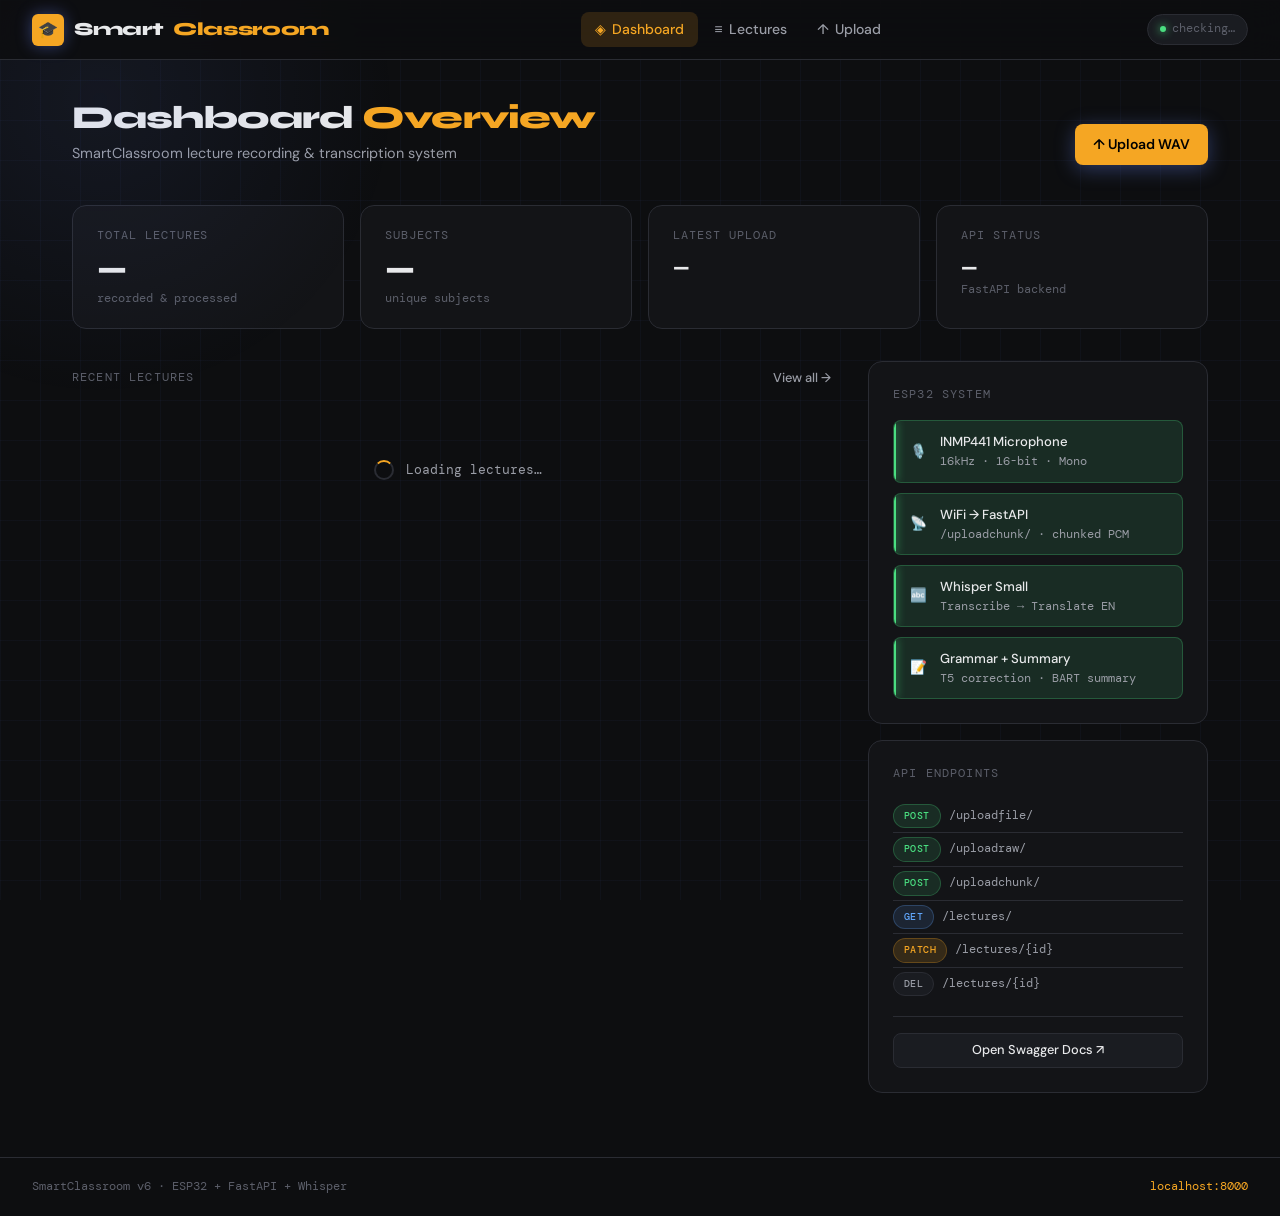
==== frontend/index.html @ a641d5f1 "Fix all hardcoded localhost URLs" ====
<!DOCTYPE html>
<html lang="en">
<head>
  <meta charset="UTF-8" />
  <meta name="viewport" content="width=device-width, initial-scale=1.0" />
  <title>SmartClassroom — Dashboard</title>
  <link rel="stylesheet" href="index.css">
  <link rel="stylesheet" href="Style.css">
</head>
<body>

<nav class="navbar">
  <a href="index.html" class="nav-brand">
    <div class="brand-icon">🎓</div>
    Smart<span>Classroom</span>
  </a>
  <ul class="nav-links">
    <li><a href="index.html" class="active">◈ <span>Dashboard</span></a></li>
    <li><a href="lectures.html">≡ <span>Lectures</span></a></li>
    <li><a href="upload.html">↑ <span>Upload</span></a></li>
  </ul>
  <div class="nav-status">
    <span class="status-dot"></span>
    <span id="server-status">checking…</span>
  </div>
</nav>

<main class="page">

  <div class="page-header fade-in">
    <div class="page-header-left">
      <h1>Dashboard <em>Overview</em></h1>
      <p>SmartClassroom lecture recording &amp; transcription system</p>
    </div>
    <a href="upload.html" class="btn btn-primary">↑ Upload WAV</a>
  </div>

  <div class="stats-grid stagger">
    <div class="stat-card">
      <div class="stat-label">Total Lectures</div>
      <div class="stat-value" id="stat-total">—</div>
      <div class="stat-sub">recorded &amp; processed</div>
    </div>
    <div class="stat-card">
      <div class="stat-label">Subjects</div>
      <div class="stat-value" id="stat-subjects">—</div>
      <div class="stat-sub">unique subjects</div>
    </div>
    <div class="stat-card">
      <div class="stat-label">Latest Upload</div>
      <div class="stat-value" id="stat-latest" style="font-size:1.1rem;padding-top:6px">—</div>
      <div class="stat-sub" id="stat-latest-sub"></div>
    </div>
    <div class="stat-card">
      <div class="stat-label">API Status</div>
      <div class="stat-value" id="stat-api" style="font-size:1.1rem;padding-top:6px">—</div>
      <div class="stat-sub">FastAPI backend</div>
    </div>
  </div>

  <div id="main-grid">

    <div>
      <div class="flex items-center gap-2 mb-2">
        <p class="section-label" style="margin:0">Recent Lectures</p>
        <a href="lectures.html" class="btn btn-ghost btn-sm ml-auto">View all →</a>
      </div>
      <div id="recent-list">
        <div class="loading-overlay">
          <div class="spinner"></div> Loading lectures…
        </div>
      </div>
    </div>

    <div class="dashboard-right stagger">

      <div class="card">
        <p class="section-label">ESP32 System</p>
        <div class="pipeline-stages">
          <div class="stage-item done">
            <span class="stage-icon">🎙️</span>
            <div>
              <div style="font-weight:500;font-size:0.82rem">INMP441 Microphone</div>
              <div style="font-size:0.75rem;color:var(--text-2);font-family:var(--font-mono)">16kHz · 16-bit · Mono</div>
            </div>
          </div>
          <div class="stage-item done">
            <span class="stage-icon">📡</span>
            <div>
              <div style="font-weight:500;font-size:0.82rem">WiFi → FastAPI</div>
              <div style="font-size:0.75rem;color:var(--text-2);font-family:var(--font-mono)">/uploadchunk/ · chunked PCM</div>
            </div>
          </div>
          <div class="stage-item done">
            <span class="stage-icon">🔤</span>
            <div>
              <div style="font-weight:500;font-size:0.82rem">Whisper Small</div>
              <div style="font-size:0.75rem;color:var(--text-2);font-family:var(--font-mono)">Transcribe → Translate EN</div>
            </div>
          </div>
          <div class="stage-item done">
            <span class="stage-icon">📝</span>
            <div>
              <div style="font-weight:500;font-size:0.82rem">Grammar + Summary</div>
              <div style="font-size:0.75rem;color:var(--text-2);font-family:var(--font-mono)">T5 correction · BART summary</div>
            </div>
          </div>
        </div>
      </div>

      <div class="card">
        <p class="section-label">API Endpoints</p>
        <div>
          <div class="endpoint-row"><span class="badge badge-green" style="font-size:0.65rem">POST</span>  <span class="text-mono text-xs text-muted">/uploadfile/</span></div>
          <div class="endpoint-row"><span class="badge badge-green" style="font-size:0.65rem">POST</span>  <span class="text-mono text-xs text-muted">/uploadraw/</span></div>
          <div class="endpoint-row"><span class="badge badge-green" style="font-size:0.65rem">POST</span>  <span class="text-mono text-xs text-muted">/uploadchunk/</span></div>
          <div class="endpoint-row"><span class="badge badge-blue"  style="font-size:0.65rem">GET</span>   <span class="text-mono text-xs text-muted">/lectures/</span></div>
          <div class="endpoint-row"><span class="badge badge-amber" style="font-size:0.65rem">PATCH</span> <span class="text-mono text-xs text-muted">/lectures/{id}</span></div>
          <div class="endpoint-row"><span class="badge badge-gray"  style="font-size:0.65rem">DEL</span>   <span class="text-mono text-xs text-muted">/lectures/{id}</span></div>
        </div>
        <div class="swagger-link">
          <a href="https://smartclassroom-production.up.railway.app/docs" target="_blank" class="btn btn-secondary btn-sm">
            Open Swagger Docs ↗
          </a>
        </div>
      </div>

    </div>
  </div>

</main>

<footer class="footer">
  <span class="footer-text">SmartClassroom v6 · ESP32 + FastAPI + Whisper</span>
  <span class="footer-text"><em>localhost:8000</em></span>
</footer>

<div class="toast-container" id="toast-container"></div>
<script type="module" src="index.js"></script>
</body>
</html>
---- frontend/index.css ----
/* ═══════════════════════════════════════════════
   index.css — Dashboard page styles
═══════════════════════════════════════════════ */

/* ── Main grid layout ─────────────────────────── */
#main-grid {
  display: grid;
  grid-template-columns: 1fr 340px;
  gap: 1.5rem;
  align-items: start;
}

/* ── Recent lectures section ─────────────────── */
#recent-list {
  display: flex;
  flex-direction: column;
  gap: 10px;
}

/* ── Endpoint rows (API card) ─────────────────── */
.endpoint-row {
  display: flex;
  align-items: center;
  gap: 8px;
  padding: 4px 0;
  border-bottom: 1px solid var(--border);
}

.endpoint-row:last-child {
  border-bottom: none;
}

/* ── Pipeline stages in ESP32 card ───────────── */
.pipeline-stages {
  display: flex;
  flex-direction: column;
  gap: 10px;
}

/* ── Stats glow accent on hover ──────────────── */
.stat-card:hover .stat-value {
  color: var(--accent);
  transition: color var(--transition);
}

/* ── Swagger link button ─────────────────────── */
.swagger-link {
  margin-top: 1rem;
  padding-top: 1rem;
  border-top: 1px solid var(--border);
}

.swagger-link .btn {
  width: 100%;
  justify-content: center;
}

/* ── Right column sticky ─────────────────────── */
.dashboard-right {
  display: flex;
  flex-direction: column;
  gap: 1rem;
  position: sticky;
  top: 80px;
}

/* ── Empty state specific to dashboard ──────── */
#recent-list .empty-state {
  padding: 3rem 1rem;
}
/* ── Google Fonts import ── */
@import url('https://fonts.googleapis.com/css2?family=Syne:wght@400;500;600;700;800&family=JetBrains+Mono:wght@400;500&display=swap');

:root {
  --bg:        #090c14;
  --bg-1:      #0f1422;
  --bg-2:      #141928;
  --bg-3:      #1a2035;
  --border:    rgba(99,120,200,0.13);
  --border-hi: rgba(99,120,200,0.28);
  --text-1:    #e8eaf6;
  --text-2:    #8892b0;
  --text-3:    #4a5270;
  --accent:    #6c8dff;
  --accent-2:  #a78bfa;
  --green:     #34d399;
  --red:       #f87171;
  --amber:     #fbbf24;
  --blue:      #60a5fa;
  --gray:      #6b7280;
  --font-main: 'Syne', sans-serif;
  --font-mono: 'JetBrains Mono', monospace;
  --transition: 0.22s cubic-bezier(.4,0,.2,1);
  --radius:    14px;
  --radius-sm: 8px;
}

body {
  font-family: var(--font-main);
  background: var(--bg);
  color: var(--text-1);
  min-height: 100vh;
}

body::before {
  content: '';
  position: fixed; inset: 0;
  background-image:
    linear-gradient(rgba(108,141,255,0.04) 1px, transparent 1px),
    linear-gradient(90deg, rgba(108,141,255,0.04) 1px, transparent 1px);
  background-size: 40px 40px;
  pointer-events: none; z-index: 0;
}

body::after {
  content: '';
  position: fixed; top: -200px; left: -200px;
  width: 600px; height: 600px;
  background: radial-gradient(circle, rgba(108,141,255,0.08) 0%, transparent 70%);
  pointer-events: none;
  animation: driftOrb 18s ease-in-out infinite alternate;
  z-index: 0;
}

@keyframes driftOrb {
  from { transform: translate(0, 0) scale(1); }
  to   { transform: translate(300px, 200px) scale(1.3); }
}

/* Navbar glass */
.navbar {
  backdrop-filter: blur(20px) saturate(1.4);
  background: rgba(9,12,20,0.75);
}

/* Brand icon glow */
.brand-icon {
  background: linear-gradient(135deg, var(--accent), var(--accent-2));
  box-shadow: 0 0 16px rgba(108,141,255,0.4);
}

/* Status dot pulse */
.status-dot {
  box-shadow: 0 0 8px var(--green);
  animation: pulse 2.5s ease-in-out infinite;
}
@keyframes pulse {
  0%,100% { opacity:1; box-shadow: 0 0 8px var(--green); }
  50%      { opacity:.6; box-shadow: 0 0 16px var(--green); }
}

/* Staggered fade-up */
@keyframes fadeUp {
  from { opacity:0; transform: translateY(16px); }
  to   { opacity:1; transform: none; }
}

.stat-card {
  animation: fadeUp .5s ease both;
  position: relative; overflow: hidden;
}
.stat-card:nth-child(1) { animation-delay: .07s; }
.stat-card:nth-child(2) { animation-delay: .14s; }
.stat-card:nth-child(3) { animation-delay: .21s; }
.stat-card:nth-child(4) { animation-delay: .28s; }

.stat-card::before {
  content: '';
  position: absolute; inset: 0;
  background: linear-gradient(135deg, rgba(108,141,255,0.06), transparent 60%);
  opacity: 0; transition: opacity var(--transition);
}
.stat-card:hover { transform: translateY(-2px); box-shadow: 0 8px 30px rgba(0,0,0,0.3); }
.stat-card:hover::before { opacity: 1; }

/* Lecture card slide + accent bar */
.lecture-card { position: relative; overflow: hidden; transition: all var(--transition); }
.lecture-card::after {
  content: '';
  position: absolute; left: 0; top: 0; bottom: 0; width: 3px;
  background: linear-gradient(180deg, var(--accent), var(--accent-2));
  border-radius: 3px 0 0 3px;
  opacity: 0; transform: scaleY(0);
  transition: all var(--transition);
}
.lecture-card:hover { transform: translateX(4px); box-shadow: -4px 0 24px rgba(108,141,255,0.08); }
.lecture-card:hover::after { opacity: 1; transform: scaleY(1); }

/* Pipeline stage green bar */
.stage-item { position: relative; overflow: hidden; }
.stage-item::before {
  content: '';
  position: absolute; left: 0; top: 0; bottom: 0; width: 2px;
  background: var(--green);
  box-shadow: 0 0 8px var(--green);
  border-radius: 2px 0 0 2px;
}

/* Primary button gradient */
.btn-primary {
  background: linear-gradient(135deg, var(--accent), var(--accent-2));
  box-shadow: 0 4px 20px rgba(108,141,255,0.35);
}
.btn-primary:hover { transform: translateY(-1px); box-shadow: 0 6px 28px rgba(108,141,255,0.5); }

/* Badges with borders */
.badge-green { background: rgba(52,211,153,0.12); border: 1px solid rgba(52,211,153,0.2); }
.badge-blue  { background: rgba(96,165,250,0.12);  border: 1px solid rgba(96,165,250,0.2); }
.badge-amber { background: rgba(251,191,36,0.12);  border: 1px solid rgba(251,191,36,0.2); }
.badge-gray  { background: rgba(107,114,128,0.12); border: 1px solid rgba(107,114,128,0.2); }

/* Main grid fade-in */
#main-grid { animation: fadeUp .5s .3s ease both; }
/* ── Responsive ──────────────────────────────── */
@media (max-width: 900px) {
  #main-grid {
    grid-template-columns: 1fr;
  }

  .dashboard-right {
    position: static;
  }
}
---- frontend/Style.css ----
@import url('https://fonts.googleapis.com/css2?family=Syne:wght@400;600;700;800&family=DM+Mono:ital,wght@0,300;0,400;0,500;1,300&family=DM+Sans:wght@300;400;500&display=swap');
 
/* ── VARIABLES ─────────────────────────────────────────── */
:root {
  --bg:           #0d0e10;
  --bg-2:         #131417;
  --bg-3:         #1a1c21;
  --border:       #2a2c33;
  --border-hover: #3d4049;
  --text:         #e8e9eb;
  --text-2:       #9a9da6;
  --text-3:       #5c5f6a;
  --accent:       #f5a623;
  --accent-dim:   #b87419;
  --accent-glow:  rgba(245,166,35,0.15);
  --green:        #4ade80;
  --green-dim:    rgba(74,222,128,0.12);
  --red:          #f87171;
  --red-dim:      rgba(248,113,113,0.12);
  --blue:         #60a5fa;
  --blue-dim:     rgba(96,165,250,0.12);
  --radius:       8px;
  --radius-lg:    14px;
  --shadow:       0 4px 24px rgba(0,0,0,0.5);
  --shadow-lg:    0 8px 48px rgba(0,0,0,0.7);
  --font-display: 'Syne', sans-serif;
  --font-mono:    'DM Mono', monospace;
  --font-body:    'DM Sans', sans-serif;
  --transition:   0.18s cubic-bezier(0.4,0,0.2,1);
}
 
/* ── RESET ─────────────────────────────────────────────── */
*, *::before, *::after { box-sizing: border-box; margin: 0; padding: 0; }
 
html { scroll-behavior: smooth; }
 
body {
  font-family: var(--font-body);
  background: var(--bg);
  color: var(--text);
  min-height: 100vh;
  font-size: 15px;
  line-height: 1.6;
  -webkit-font-smoothing: antialiased;
}
 
a { color: inherit; text-decoration: none; }
 
img { max-width: 100%; }
 
/* ── SCROLLBAR ─────────────────────────────────────────── */
::-webkit-scrollbar { width: 6px; }
::-webkit-scrollbar-track { background: var(--bg); }
::-webkit-scrollbar-thumb { background: var(--border); border-radius: 99px; }
::-webkit-scrollbar-thumb:hover { background: var(--border-hover); }
 
/* ── NAVBAR ────────────────────────────────────────────── */
.navbar {
  position: sticky;
  top: 0;
  z-index: 100;
  background: rgba(13,14,16,0.85);
  backdrop-filter: blur(16px);
  border-bottom: 1px solid var(--border);
  padding: 0 2rem;
  height: 60px;
  display: flex;
  align-items: center;
  justify-content: space-between;
}
 
.nav-brand {
  display: flex;
  align-items: center;
  gap: 10px;
  font-family: var(--font-display);
  font-weight: 800;
  font-size: 1.15rem;
  letter-spacing: -0.02em;
}
 
.nav-brand .brand-icon {
  width: 32px;
  height: 32px;
  background: var(--accent);
  border-radius: 6px;
  display: flex;
  align-items: center;
  justify-content: center;
  color: #000;
  font-size: 16px;
}
 
.nav-brand span { color: var(--accent); }
 
.nav-links {
  display: flex;
  align-items: center;
  gap: 2px;
  list-style: none;
}
 
.nav-links a {
  padding: 6px 14px;
  border-radius: var(--radius);
  font-size: 0.875rem;
  font-weight: 500;
  color: var(--text-2);
  transition: var(--transition);
  display: flex;
  align-items: center;
  gap: 6px;
}
 
.nav-links a:hover { background: var(--bg-3); color: var(--text); }
.nav-links a.active { background: var(--accent-glow); color: var(--accent); }
 
.nav-status {
  display: flex;
  align-items: center;
  gap: 6px;
  font-family: var(--font-mono);
  font-size: 0.72rem;
  color: var(--text-3);
  background: var(--bg-3);
  border: 1px solid var(--border);
  padding: 5px 12px;
  border-radius: 99px;
}
 
.status-dot {
  width: 6px;
  height: 6px;
  border-radius: 50%;
  background: var(--green);
  animation: pulse-dot 2s ease-in-out infinite;
}
 
@keyframes pulse-dot {
  0%, 100% { opacity: 1; transform: scale(1); }
  50%       { opacity: 0.5; transform: scale(0.8); }
}
 
/* ── LAYOUT ────────────────────────────────────────────── */
.page { max-width: 1200px; margin: 0 auto; padding: 2.5rem 2rem 4rem; }
.page-sm { max-width: 860px; margin: 0 auto; padding: 2.5rem 2rem 4rem; }
 
/* ── PAGE HEADER ───────────────────────────────────────── */
.page-header {
  margin-bottom: 2.5rem;
  display: flex;
  align-items: flex-end;
  justify-content: space-between;
  flex-wrap: wrap;
  gap: 1rem;
}
 
.page-header-left h1 {
  font-family: var(--font-display);
  font-size: 2rem;
  font-weight: 800;
  letter-spacing: -0.03em;
  line-height: 1.1;
}
 
.page-header-left h1 em {
  font-style: normal;
  color: var(--accent);
}
 
.page-header-left p {
  margin-top: 0.4rem;
  color: var(--text-2);
  font-size: 0.9rem;
}
 
/* ── BREADCRUMB ────────────────────────────────────────── */
.breadcrumb {
  display: flex;
  align-items: center;
  gap: 8px;
  font-size: 0.8rem;
  color: var(--text-3);
  margin-bottom: 1.5rem;
  font-family: var(--font-mono);
}
 
.breadcrumb a { color: var(--text-2); transition: var(--transition); }
.breadcrumb a:hover { color: var(--accent); }
.breadcrumb .sep { color: var(--border-hover); }
 
/* ── CARDS ─────────────────────────────────────────────── */
.card {
  background: var(--bg-2);
  border: 1px solid var(--border);
  border-radius: var(--radius-lg);
  padding: 1.5rem;
  transition: var(--transition);
}
 
.card:hover { border-color: var(--border-hover); }
 
.card-hover {
  cursor: pointer;
}
 
.card-hover:hover {
  border-color: var(--accent-dim);
  box-shadow: 0 0 0 1px var(--accent-dim), var(--shadow);
  transform: translateY(-2px);
}
 
/* ── STATS GRID ────────────────────────────────────────── */
.stats-grid {
  display: grid;
  grid-template-columns: repeat(auto-fit, minmax(180px, 1fr));
  gap: 1rem;
  margin-bottom: 2rem;
}
 
.stat-card {
  background: var(--bg-2);
  border: 1px solid var(--border);
  border-radius: var(--radius-lg);
  padding: 1.25rem 1.5rem;
  position: relative;
  overflow: hidden;
}
 
.stat-card::before {
  content: '';
  position: absolute;
  top: 0; left: 0; right: 0;
  height: 2px;
  background: var(--accent);
  transform: scaleX(0);
  transform-origin: left;
  transition: transform 0.4s ease;
}
 
.stat-card:hover::before { transform: scaleX(1); }
 
.stat-label {
  font-size: 0.75rem;
  font-family: var(--font-mono);
  color: var(--text-3);
  text-transform: uppercase;
  letter-spacing: 0.08em;
  margin-bottom: 0.5rem;
}
 
.stat-value {
  font-family: var(--font-display);
  font-size: 2rem;
  font-weight: 800;
  color: var(--text);
  line-height: 1;
}
 
.stat-sub {
  font-size: 0.75rem;
  color: var(--text-3);
  margin-top: 0.25rem;
  font-family: var(--font-mono);
}
 
/* ── BUTTONS ───────────────────────────────────────────── */
.btn {
  display: inline-flex;
  align-items: center;
  gap: 8px;
  padding: 9px 18px;
  border-radius: var(--radius);
  font-size: 0.875rem;
  font-weight: 500;
  font-family: var(--font-body);
  cursor: pointer;
  border: none;
  transition: var(--transition);
  white-space: nowrap;
}
 
.btn-primary {
  background: var(--accent);
  color: #000;
  font-weight: 600;
}
 
.btn-primary:hover {
  background: #f0b84a;
  box-shadow: 0 0 20px rgba(245,166,35,0.35);
}
 
.btn-secondary {
  background: var(--bg-3);
  color: var(--text);
  border: 1px solid var(--border);
}
 
.btn-secondary:hover { background: var(--border); }
 
.btn-ghost {
  background: transparent;
  color: var(--text-2);
  border: 1px solid transparent;
}
 
.btn-ghost:hover { background: var(--bg-3); color: var(--text); border-color: var(--border); }
 
.btn-danger { background: var(--red-dim); color: var(--red); border: 1px solid rgba(248,113,113,0.25); }
.btn-danger:hover { background: rgba(248,113,113,0.25); }
 
.btn-sm { padding: 6px 12px; font-size: 0.8rem; }
.btn-lg { padding: 12px 24px; font-size: 1rem; }
 
.btn:disabled { opacity: 0.5; cursor: not-allowed; }
 
/* ── BADGE ─────────────────────────────────────────────── */
.badge {
  display: inline-flex;
  align-items: center;
  gap: 4px;
  padding: 3px 10px;
  border-radius: 99px;
  font-size: 0.72rem;
  font-family: var(--font-mono);
  font-weight: 500;
  letter-spacing: 0.04em;
}
 
.badge-amber { background: var(--accent-glow); color: var(--accent); border: 1px solid rgba(245,166,35,0.25); }
.badge-green { background: var(--green-dim); color: var(--green); border: 1px solid rgba(74,222,128,0.25); }
.badge-blue  { background: var(--blue-dim);  color: var(--blue);  border: 1px solid rgba(96,165,250,0.25); }
.badge-gray  { background: var(--bg-3); color: var(--text-2); border: 1px solid var(--border); }
 
/* ── FORM ELEMENTS ─────────────────────────────────────── */
.form-group { margin-bottom: 1.25rem; }
 
.form-label {
  display: block;
  font-size: 0.8rem;
  font-family: var(--font-mono);
  color: var(--text-2);
  text-transform: uppercase;
  letter-spacing: 0.06em;
  margin-bottom: 0.5rem;
}
 
.form-input, .form-select, .form-textarea {
  width: 100%;
  background: var(--bg-3);
  border: 1px solid var(--border);
  color: var(--text);
  border-radius: var(--radius);
  padding: 10px 14px;
  font-size: 0.9rem;
  font-family: var(--font-body);
  transition: var(--transition);
  outline: none;
  appearance: none;
}
 
.form-input:focus, .form-select:focus, .form-textarea:focus {
  border-color: var(--accent-dim);
  box-shadow: 0 0 0 3px var(--accent-glow);
}
 
.form-input::placeholder { color: var(--text-3); }
 
.form-textarea { resize: vertical; min-height: 120px; }
 
.form-select {
  background-image: url("data:image/svg+xml,%3Csvg xmlns='http://www.w3.org/2000/svg' width='12' height='12' fill='%239a9da6' viewBox='0 0 16 16'%3E%3Cpath d='M7.247 11.14L2.451 5.658C1.885 5.013 2.345 4 3.204 4h9.592a1 1 0 0 1 .753 1.659l-4.796 5.48a1 1 0 0 1-1.506 0z'/%3E%3C/svg%3E");
  background-repeat: no-repeat;
  background-position: right 12px center;
  padding-right: 36px;
  cursor: pointer;
}
 
.form-select option { background: var(--bg-2); }
 
/* ── TABLE ─────────────────────────────────────────────── */
.table-wrap {
  border: 1px solid var(--border);
  border-radius: var(--radius-lg);
  overflow: hidden;
}
 
table { width: 100%; border-collapse: collapse; }
 
thead { background: var(--bg-3); }
 
th {
  padding: 12px 16px;
  text-align: left;
  font-size: 0.72rem;
  font-family: var(--font-mono);
  text-transform: uppercase;
  letter-spacing: 0.08em;
  color: var(--text-3);
  font-weight: 500;
  border-bottom: 1px solid var(--border);
}
 
td {
  padding: 13px 16px;
  font-size: 0.875rem;
  border-bottom: 1px solid var(--border);
  vertical-align: middle;
}
 
tr:last-child td { border-bottom: none; }
 
tbody tr { transition: var(--transition); }
tbody tr:hover { background: var(--bg-3); }
 
.td-title { font-weight: 500; color: var(--text); }
.td-subject { color: var(--text-2); font-size: 0.82rem; font-family: var(--font-mono); }
 
/* ── DIVIDER ───────────────────────────────────────────── */
.divider {
  border: none;
  border-top: 1px solid var(--border);
  margin: 1.5rem 0;
}
 
/* ── SECTION LABEL ─────────────────────────────────────── */
.section-label {
  font-family: var(--font-mono);
  font-size: 0.72rem;
  text-transform: uppercase;
  letter-spacing: 0.1em;
  color: var(--text-3);
  margin-bottom: 1rem;
}
 
/* ── TOAST ─────────────────────────────────────────────── */
.toast-container {
  position: fixed;
  bottom: 1.5rem;
  right: 1.5rem;
  z-index: 9999;
  display: flex;
  flex-direction: column;
  gap: 8px;
  pointer-events: none;
}
 
.toast {
  pointer-events: all;
  background: var(--bg-2);
  border: 1px solid var(--border);
  border-radius: var(--radius-lg);
  padding: 12px 16px;
  display: flex;
  align-items: center;
  gap: 10px;
  font-size: 0.875rem;
  box-shadow: var(--shadow-lg);
  animation: toast-in 0.3s cubic-bezier(0.34,1.56,0.64,1) forwards;
  min-width: 260px;
  max-width: 360px;
}
 
.toast.toast-out { animation: toast-out 0.25s ease forwards; }
 
.toast-icon { font-size: 1rem; flex-shrink: 0; }
 
.toast-success { border-color: rgba(74,222,128,0.3); }
.toast-success .toast-icon::before { content: '✓'; color: var(--green); }
.toast-error   { border-color: rgba(248,113,113,0.3); }
.toast-error   .toast-icon::before { content: '✕'; color: var(--red); }
.toast-info    { border-color: rgba(245,166,35,0.3); }
.toast-info    .toast-icon::before { content: '◆'; color: var(--accent); }
 
@keyframes toast-in  { from { opacity: 0; transform: translateX(20px) scale(0.95); } to { opacity: 1; transform: translateX(0) scale(1); } }
@keyframes toast-out { from { opacity: 1; transform: translateX(0); } to { opacity: 0; transform: translateX(20px); } }
 
/* ── EMPTY STATE ───────────────────────────────────────── */
.empty-state {
  text-align: center;
  padding: 4rem 2rem;
  color: var(--text-3);
}
 
.empty-state .empty-icon {
  font-size: 3rem;
  margin-bottom: 1rem;
  filter: grayscale(1) opacity(0.4);
}
 
.empty-state h3 {
  font-family: var(--font-display);
  font-size: 1.2rem;
  font-weight: 700;
  color: var(--text-2);
  margin-bottom: 0.5rem;
}
 
.empty-state p { font-size: 0.875rem; }
 
/* ── LOADING SPINNER ───────────────────────────────────── */
.spinner {
  width: 20px; height: 20px;
  border: 2px solid var(--border);
  border-top-color: var(--accent);
  border-radius: 50%;
  animation: spin 0.7s linear infinite;
  flex-shrink: 0;
}
 
.spinner-lg { width: 36px; height: 36px; border-width: 3px; }
 
@keyframes spin { to { transform: rotate(360deg); } }
 
.loading-overlay {
  display: flex;
  align-items: center;
  justify-content: center;
  gap: 12px;
  padding: 3rem;
  color: var(--text-2);
  font-family: var(--font-mono);
  font-size: 0.82rem;
}
 
/* ── MODAL ─────────────────────────────────────────────── */
.modal-backdrop {
  position: fixed;
  inset: 0;
  background: rgba(0,0,0,0.7);
  backdrop-filter: blur(4px);
  z-index: 1000;
  display: flex;
  align-items: center;
  justify-content: center;
  padding: 1.5rem;
  animation: fade-in 0.2s ease;
}
 
.modal {
  background: var(--bg-2);
  border: 1px solid var(--border);
  border-radius: var(--radius-lg);
  width: 100%;
  max-width: 520px;
  box-shadow: var(--shadow-lg);
  animation: modal-in 0.25s cubic-bezier(0.34,1.56,0.64,1);
}
 
.modal-header {
  padding: 1.25rem 1.5rem;
  border-bottom: 1px solid var(--border);
  display: flex;
  align-items: center;
  justify-content: space-between;
}
 
.modal-title {
  font-family: var(--font-display);
  font-size: 1.05rem;
  font-weight: 700;
}
 
.modal-close {
  width: 30px; height: 30px;
  border-radius: 6px;
  background: none;
  border: 1px solid transparent;
  color: var(--text-2);
  cursor: pointer;
  font-size: 1.1rem;
  display: flex;
  align-items: center;
  justify-content: center;
  transition: var(--transition);
}
 
.modal-close:hover { background: var(--bg-3); border-color: var(--border); color: var(--text); }
 
.modal-body { padding: 1.5rem; }
.modal-footer {
  padding: 1rem 1.5rem;
  border-top: 1px solid var(--border);
  display: flex;
  justify-content: flex-end;
  gap: 8px;
}
 
@keyframes fade-in  { from { opacity: 0; } to { opacity: 1; } }
@keyframes modal-in { from { opacity: 0; transform: scale(0.96) translateY(10px); } to { opacity: 1; transform: scale(1) translateY(0); } }
 
/* ── TRANSCRIPT/SUMMARY BLOCKS ─────────────────────────── */
.text-block {
  background: var(--bg-3);
  border: 1px solid var(--border);
  border-radius: var(--radius);
  padding: 1.25rem 1.5rem;
  font-size: 0.9rem;
  line-height: 1.8;
  color: var(--text);
  white-space: pre-wrap;
  max-height: 380px;
  overflow-y: auto;
}
 
.text-block-label {
  font-family: var(--font-mono);
  font-size: 0.7rem;
  text-transform: uppercase;
  letter-spacing: 0.1em;
  color: var(--accent);
  margin-bottom: 0.6rem;
  display: flex;
  align-items: center;
  gap: 6px;
}
 
.text-block-label::before {
  content: '';
  display: inline-block;
  width: 4px; height: 4px;
  background: var(--accent);
  border-radius: 50%;
}
 
/* ── UPLOAD ZONE ───────────────────────────────────────── */
.upload-zone {
  border: 2px dashed var(--border);
  border-radius: var(--radius-lg);
  padding: 3rem 2rem;
  text-align: center;
  cursor: pointer;
  transition: var(--transition);
  position: relative;
}
 
.upload-zone:hover,
.upload-zone.drag-over {
  border-color: var(--accent-dim);
  background: var(--accent-glow);
}
 
.upload-zone input { position: absolute; inset: 0; opacity: 0; cursor: pointer; }
 
.upload-zone .upload-icon { font-size: 2.5rem; margin-bottom: 0.75rem; }
.upload-zone h3 { font-family: var(--font-display); font-weight: 700; margin-bottom: 0.3rem; }
.upload-zone p { color: var(--text-2); font-size: 0.85rem; }
 
/* ── SEARCH BAR ────────────────────────────────────────── */
.search-wrap {
  position: relative;
}
 
.search-wrap .search-icon {
  position: absolute;
  left: 12px;
  top: 50%;
  transform: translateY(-50%);
  color: var(--text-3);
  pointer-events: none;
  font-size: 0.9rem;
}
 
.search-wrap .form-input {
  padding-left: 36px;
}
 
/* ── LECTURE CARD (list view) ──────────────────────────── */
.lecture-card {
  background: var(--bg-2);
  border: 1px solid var(--border);
  border-radius: var(--radius-lg);
  padding: 1.25rem 1.5rem;
  display: flex;
  align-items: flex-start;
  justify-content: space-between;
  gap: 1rem;
  transition: var(--transition);
  cursor: pointer;
  position: relative;
  overflow: hidden;
}
 
.lecture-card::after {
  content: '';
  position: absolute;
  left: 0; top: 0; bottom: 0;
  width: 3px;
  background: var(--accent);
  transform: scaleY(0);
  transform-origin: top;
  transition: transform 0.25s ease;
}
 
.lecture-card:hover::after { transform: scaleY(1); }
.lecture-card:hover {
  border-color: var(--border-hover);
  transform: translateX(4px);
}
 
.lecture-card-body { flex: 1; min-width: 0; }
 
.lecture-card-title {
  font-family: var(--font-display);
  font-size: 1rem;
  font-weight: 700;
  letter-spacing: -0.01em;
  margin-bottom: 0.35rem;
  white-space: nowrap;
  overflow: hidden;
  text-overflow: ellipsis;
}
 
.lecture-card-meta {
  display: flex;
  align-items: center;
  gap: 10px;
  flex-wrap: wrap;
}
 
.lecture-card-excerpt {
  margin-top: 0.6rem;
  font-size: 0.82rem;
  color: var(--text-2);
  display: -webkit-box;
  -webkit-line-clamp: 2;
  -webkit-box-orient: vertical;
  overflow: hidden;
  line-height: 1.6;
}
 
.lecture-card-actions {
  display: flex;
  align-items: center;
  gap: 6px;
  flex-shrink: 0;
}
 
/* ── DETAIL PAGE ───────────────────────────────────────── */
.detail-header {
  background: var(--bg-2);
  border: 1px solid var(--border);
  border-radius: var(--radius-lg);
  padding: 2rem;
  margin-bottom: 1.5rem;
  position: relative;
  overflow: hidden;
}
 
.detail-header::before {
  content: '';
  position: absolute;
  top: 0; left: 0; right: 0;
  height: 3px;
  background: linear-gradient(90deg, var(--accent), transparent);
}
 
.detail-title {
  font-family: var(--font-display);
  font-size: 1.7rem;
  font-weight: 800;
  letter-spacing: -0.03em;
  margin-bottom: 0.75rem;
}
 
.detail-meta {
  display: flex;
  align-items: center;
  gap: 10px;
  flex-wrap: wrap;
}
 
.detail-actions {
  display: flex;
  gap: 8px;
  margin-top: 1.5rem;
  flex-wrap: wrap;
}
 
.detail-grid {
  display: grid;
  grid-template-columns: 1fr 1fr;
  gap: 1.5rem;
}
 
@media (max-width: 720px) {
  .detail-grid { grid-template-columns: 1fr; }
}
 
/* ── PROGRESS BAR ──────────────────────────────────────── */
.progress-wrap {
  background: var(--bg-3);
  border-radius: 99px;
  height: 4px;
  overflow: hidden;
  margin-top: 8px;
}
 
.progress-bar {
  height: 100%;
  background: var(--accent);
  border-radius: 99px;
  transition: width 0.4s ease;
}
 
/* ── UPLOAD STATUS STAGES ──────────────────────────────── */
.upload-stages { display: flex; flex-direction: column; gap: 8px; }
 
.stage-item {
  display: flex;
  align-items: center;
  gap: 12px;
  padding: 10px 14px;
  border-radius: var(--radius);
  background: var(--bg-3);
  border: 1px solid var(--border);
  font-size: 0.85rem;
  transition: var(--transition);
}
 
.stage-item.active { border-color: var(--accent-dim); background: var(--accent-glow); }
.stage-item.done   { border-color: rgba(74,222,128,0.25); background: var(--green-dim); }
.stage-item.error  { border-color: rgba(248,113,113,0.25); background: var(--red-dim); }
 
.stage-icon { width: 20px; text-align: center; flex-shrink: 0; }
 
/* ── TABS ──────────────────────────────────────────────── */
.tabs { display: flex; gap: 2px; margin-bottom: 1.5rem; }
 
.tab-btn {
  padding: 8px 16px;
  border: none;
  background: none;
  color: var(--text-2);
  font-size: 0.875rem;
  font-family: var(--font-body);
  font-weight: 500;
  border-radius: var(--radius);
  cursor: pointer;
  transition: var(--transition);
}
 
.tab-btn:hover { background: var(--bg-3); color: var(--text); }
.tab-btn.active { background: var(--accent-glow); color: var(--accent); }
 
/* ── FOOTER ────────────────────────────────────────────── */
.footer {
  border-top: 1px solid var(--border);
  padding: 1.25rem 2rem;
  display: flex;
  align-items: center;
  justify-content: space-between;
  flex-wrap: wrap;
  gap: 0.5rem;
}
 
.footer-text {
  font-family: var(--font-mono);
  font-size: 0.72rem;
  color: var(--text-3);
}
 
.footer-text em { color: var(--accent); font-style: normal; }
 
/* ── ANIMATIONS ────────────────────────────────────────── */
.fade-in { animation: fade-in-up 0.4s ease forwards; }
@keyframes fade-in-up {
  from { opacity: 0; transform: translateY(10px); }
  to   { opacity: 1; transform: translateY(0); }
}
 
/* stagger children */
.stagger > * { opacity: 0; animation: fade-in-up 0.35s ease forwards; }
.stagger > *:nth-child(1) { animation-delay: 0.05s; }
.stagger > *:nth-child(2) { animation-delay: 0.10s; }
.stagger > *:nth-child(3) { animation-delay: 0.15s; }
.stagger > *:nth-child(4) { animation-delay: 0.20s; }
.stagger > *:nth-child(5) { animation-delay: 0.25s; }
.stagger > *:nth-child(6) { animation-delay: 0.30s; }
.stagger > *:nth-child(n+7) { animation-delay: 0.35s; }
 
/* ── UTILS ─────────────────────────────────────────────── */
.flex   { display: flex; }
.items-center { align-items: center; }
.gap-1  { gap: 0.5rem; }
.gap-2  { gap: 1rem; }
.ml-auto { margin-left: auto; }
.text-mono { font-family: var(--font-mono); }
.text-sm   { font-size: 0.82rem; }
.text-xs   { font-size: 0.72rem; }
.text-muted { color: var(--text-2); }
.text-accent { color: var(--accent); }
.mt-1 { margin-top: 0.5rem; }
.mt-2 { margin-top: 1rem; }
.mt-3 { margin-top: 1.5rem; }
.mb-1 { margin-bottom: 0.5rem; }
.mb-2 { margin-bottom: 1rem; }
.mb-3 { margin-bottom: 1.5rem; }
.hidden { display: none !important; }
 
/* ── RESPONSIVE ────────────────────────────────────────── */
@media (max-width: 600px) {
  .navbar { padding: 0 1rem; }
  .page, .page-sm { padding: 1.5rem 1rem 3rem; }
  .nav-links { gap: 0; }
  .nav-links a span { display: none; }
  .page-header { flex-direction: column; align-items: flex-start; }
}
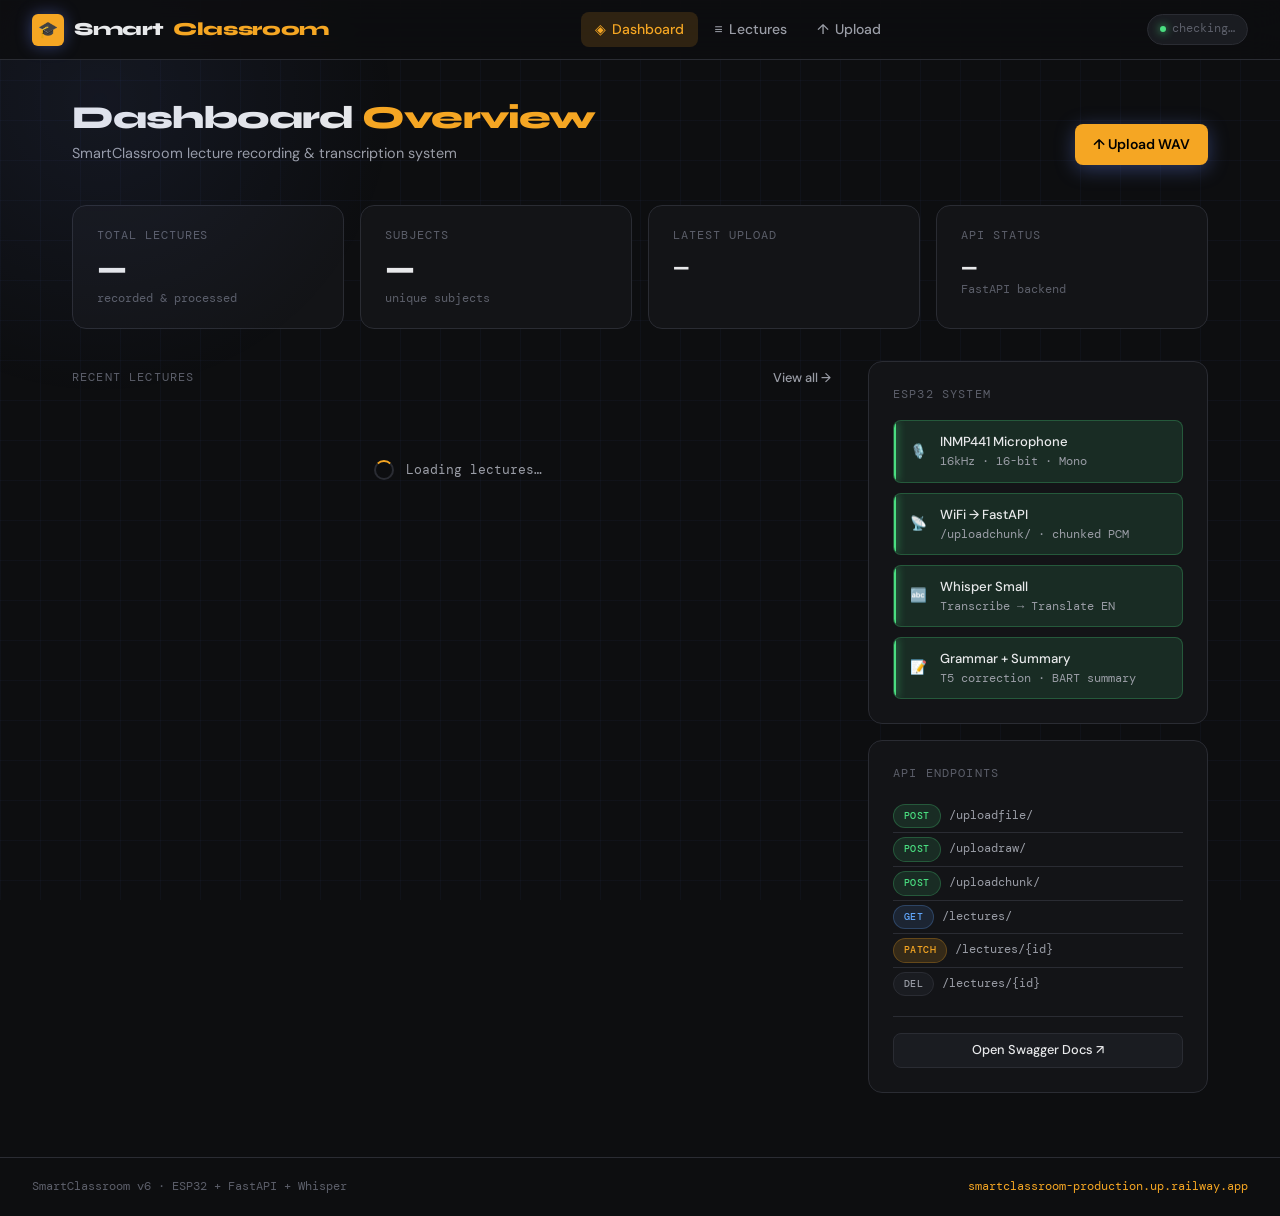
==== commit 43403b87: "frontend" ====
--- a/frontend/index.html
+++ b/frontend/index.html
@@ -132,7 +132,7 @@
 
 <footer class="footer">
   <span class="footer-text">SmartClassroom v6 · ESP32 + FastAPI + Whisper</span>
-  <span class="footer-text"><em>localhost:8000</em></span>
+  <span class="footer-text"><em>smartclassroom-production.up.railway.app</em></span>
 </footer>
 
 <div class="toast-container" id="toast-container"></div>
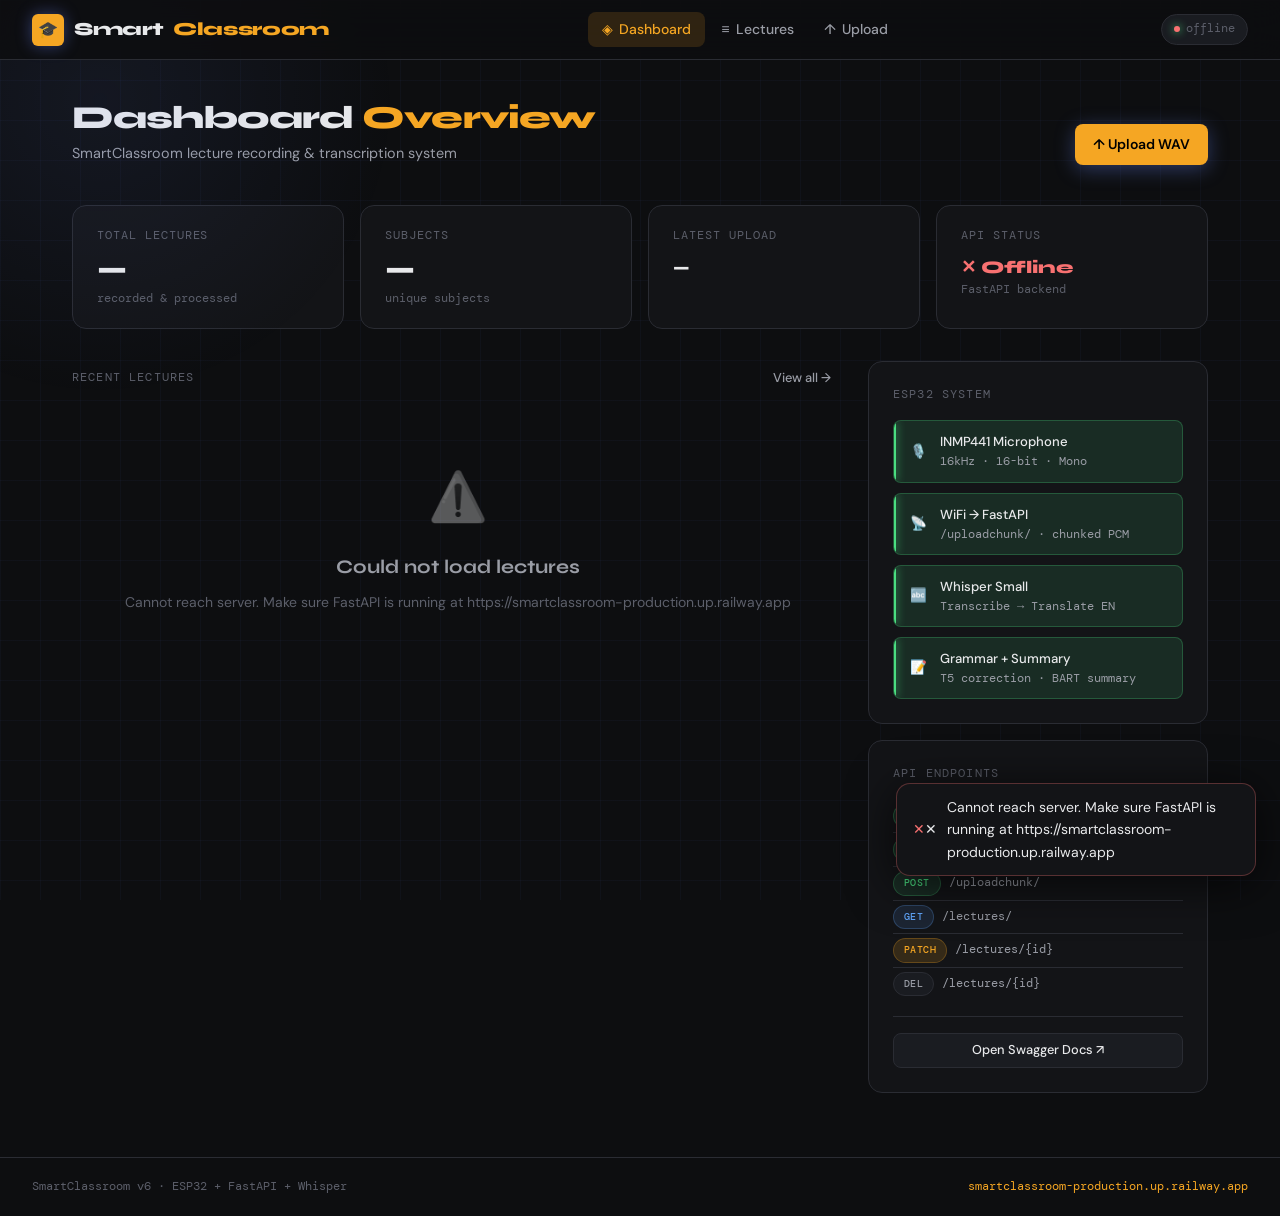
==== commit c72ca1b1: "new" ====
--- a/frontend/index.html
+++ b/frontend/index.html
@@ -17,7 +17,7 @@
   <ul class="nav-links">
     <li><a href="index.html" class="active">◈ <span>Dashboard</span></a></li>
     <li><a href="lectures.html">≡ <span>Lectures</span></a></li>
-    <li><a href="upload.html">↑ <span>Upload</span></a></li>
+    <li><a href="Upload.html">↑ <span>Upload</span></a></li>
   </ul>
   <div class="nav-status">
     <span class="status-dot"></span>
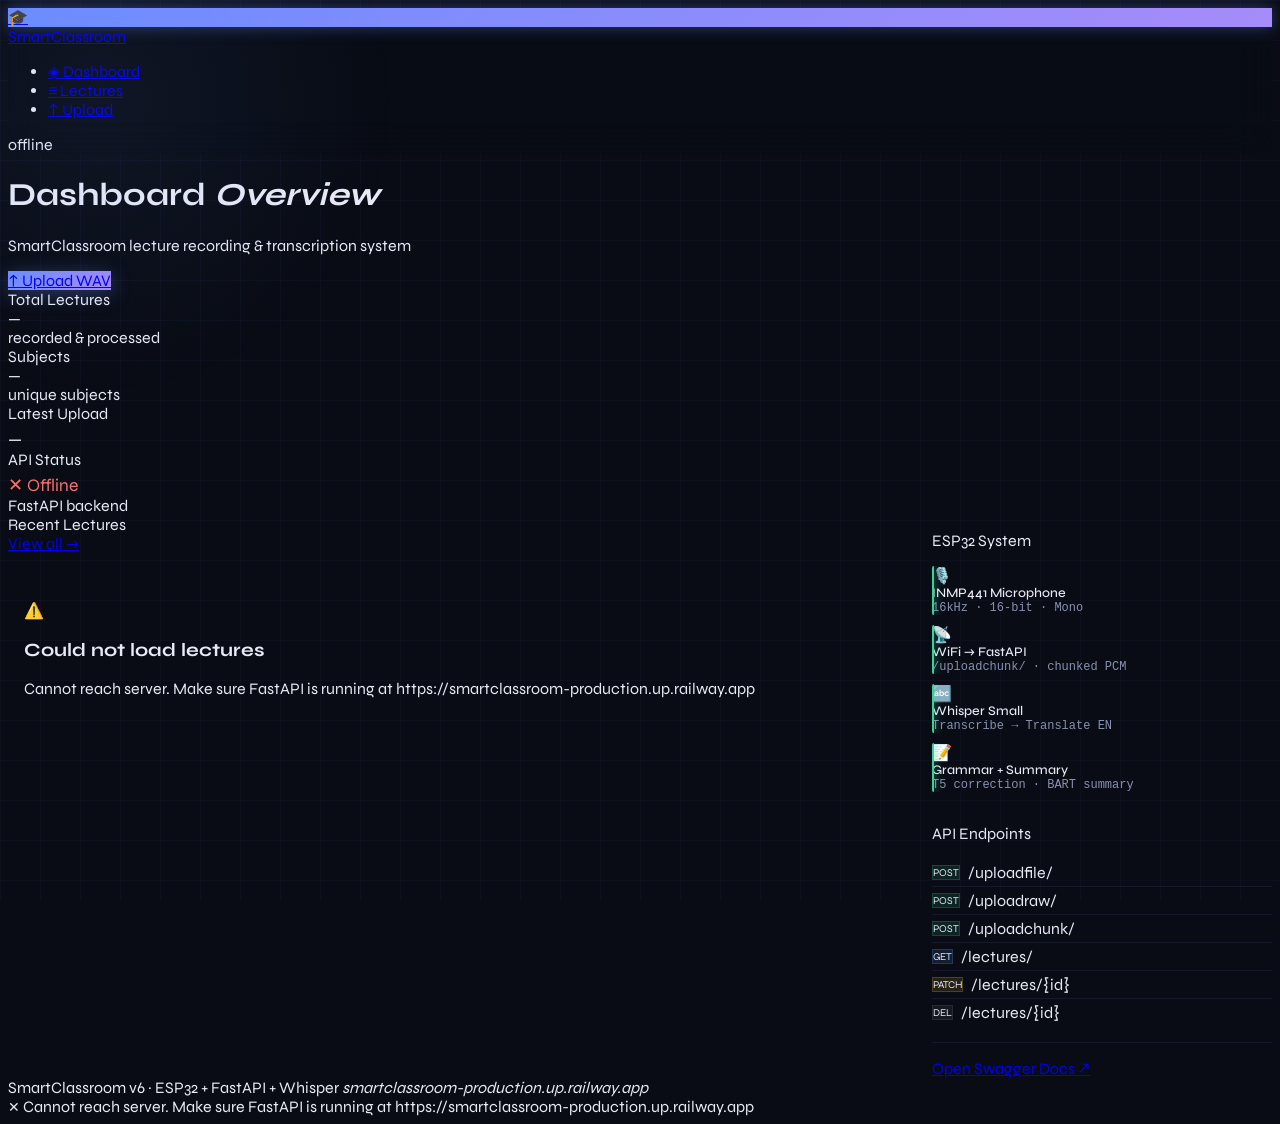
==== commit 1aaf3af5: "frontend" ====
--- a/frontend/index.html
+++ b/frontend/index.html
@@ -1,5 +1,6 @@
 <!DOCTYPE html>
 <html lang="en">
+
 <head>
   <meta charset="UTF-8" />
   <meta name="viewport" content="width=device-width, initial-scale=1.0" />
@@ -7,135 +8,195 @@
   <link rel="stylesheet" href="index.css">
   <link rel="stylesheet" href="Style.css">
 </head>
+
 <body>
 
-<nav class="navbar">
-  <a href="index.html" class="nav-brand">
-    <div class="brand-icon">🎓</div>
-    Smart<span>Classroom</span>
-  </a>
-  <ul class="nav-links">
-    <li><a href="index.html" class="active">◈ <span>Dashboard</span></a></li>
-    <li><a href="lectures.html">≡ <span>Lectures</span></a></li>
-    <li><a href="Upload.html">↑ <span>Upload</span></a></li>
-  </ul>
-  <div class="nav-status">
-    <span class="status-dot"></span>
-    <span id="server-status">checking…</span>
-  </div>
-</nav>
-
-<main class="page">
-
-  <div class="page-header fade-in">
-    <div class="page-header-left">
-      <h1>Dashboard <em>Overview</em></h1>
-      <p>SmartClassroom lecture recording &amp; transcription system</p>
-    </div>
-    <a href="upload.html" class="btn btn-primary">↑ Upload WAV</a>
-  </div>
-
-  <div class="stats-grid stagger">
-    <div class="stat-card">
-      <div class="stat-label">Total Lectures</div>
-      <div class="stat-value" id="stat-total">—</div>
-      <div class="stat-sub">recorded &amp; processed</div>
-    </div>
-    <div class="stat-card">
-      <div class="stat-label">Subjects</div>
-      <div class="stat-value" id="stat-subjects">—</div>
-      <div class="stat-sub">unique subjects</div>
-    </div>
-    <div class="stat-card">
-      <div class="stat-label">Latest Upload</div>
-      <div class="stat-value" id="stat-latest" style="font-size:1.1rem;padding-top:6px">—</div>
-      <div class="stat-sub" id="stat-latest-sub"></div>
-    </div>
-    <div class="stat-card">
-      <div class="stat-label">API Status</div>
-      <div class="stat-value" id="stat-api" style="font-size:1.1rem;padding-top:6px">—</div>
-      <div class="stat-sub">FastAPI backend</div>
-    </div>
-  </div>
-
-  <div id="main-grid">
-
-    <div>
-      <div class="flex items-center gap-2 mb-2">
-        <p class="section-label" style="margin:0">Recent Lectures</p>
-        <a href="lectures.html" class="btn btn-ghost btn-sm ml-auto">View all →</a>
-      </div>
-      <div id="recent-list">
-        <div class="loading-overlay">
-          <div class="spinner"></div> Loading lectures…
-        </div>
-      </div>
-    </div>
-
-    <div class="dashboard-right stagger">
-
-      <div class="card">
-        <p class="section-label">ESP32 System</p>
-        <div class="pipeline-stages">
-          <div class="stage-item done">
-            <span class="stage-icon">🎙️</span>
-            <div>
-              <div style="font-weight:500;font-size:0.82rem">INMP441 Microphone</div>
-              <div style="font-size:0.75rem;color:var(--text-2);font-family:var(--font-mono)">16kHz · 16-bit · Mono</div>
-            </div>
-          </div>
-          <div class="stage-item done">
-            <span class="stage-icon">📡</span>
-            <div>
-              <div style="font-weight:500;font-size:0.82rem">WiFi → FastAPI</div>
-              <div style="font-size:0.75rem;color:var(--text-2);font-family:var(--font-mono)">/uploadchunk/ · chunked PCM</div>
-            </div>
-          </div>
-          <div class="stage-item done">
-            <span class="stage-icon">🔤</span>
-            <div>
-              <div style="font-weight:500;font-size:0.82rem">Whisper Small</div>
-              <div style="font-size:0.75rem;color:var(--text-2);font-family:var(--font-mono)">Transcribe → Translate EN</div>
-            </div>
-          </div>
-          <div class="stage-item done">
-            <span class="stage-icon">📝</span>
-            <div>
-              <div style="font-weight:500;font-size:0.82rem">Grammar + Summary</div>
-              <div style="font-size:0.75rem;color:var(--text-2);font-family:var(--font-mono)">T5 correction · BART summary</div>
-            </div>
-          </div>
-        </div>
-      </div>
-
-      <div class="card">
-        <p class="section-label">API Endpoints</p>
-        <div>
-          <div class="endpoint-row"><span class="badge badge-green" style="font-size:0.65rem">POST</span>  <span class="text-mono text-xs text-muted">/uploadfile/</span></div>
-          <div class="endpoint-row"><span class="badge badge-green" style="font-size:0.65rem">POST</span>  <span class="text-mono text-xs text-muted">/uploadraw/</span></div>
-          <div class="endpoint-row"><span class="badge badge-green" style="font-size:0.65rem">POST</span>  <span class="text-mono text-xs text-muted">/uploadchunk/</span></div>
-          <div class="endpoint-row"><span class="badge badge-blue"  style="font-size:0.65rem">GET</span>   <span class="text-mono text-xs text-muted">/lectures/</span></div>
-          <div class="endpoint-row"><span class="badge badge-amber" style="font-size:0.65rem">PATCH</span> <span class="text-mono text-xs text-muted">/lectures/{id}</span></div>
-          <div class="endpoint-row"><span class="badge badge-gray"  style="font-size:0.65rem">DEL</span>   <span class="text-mono text-xs text-muted">/lectures/{id}</span></div>
-        </div>
-        <div class="swagger-link">
-          <a href="https://smartclassroom-production.up.railway.app/docs" target="_blank" class="btn btn-secondary btn-sm">
-            Open Swagger Docs ↗
-          </a>
-        </div>
-      </div>
-
-    </div>
-  </div>
-
-</main>
-
-<footer class="footer">
-  <span class="footer-text">SmartClassroom v6 · ESP32 + FastAPI + Whisper</span>
-  <span class="footer-text"><em>smartclassroom-production.up.railway.app</em></span>
-</footer>
-
-<div class="toast-container" id="toast-container"></div>
-<script type="module" src="index.js"></script>
+  <nav class="navbar">
+    <a href="index.html" class="nav-brand">
+      <div class="brand-icon">🎓</div>
+      Smart<span>Classroom</span>
+    </a>
+
+    <!-- Hamburger (shown on mobile, hidden on desktop via responsive.css) -->
+    <button class="nav-hamburger" id="nav-hamburger" aria-label="Toggle menu" aria-expanded="false">
+      <span></span>
+      <span></span>
+      <span></span>
+    </button>
+
+    <!-- Nav links — same as before, responsive.css handles open/close display -->
+    <ul class="nav-links" id="nav-links">
+      <li><a href="index.html">◈ <span>Dashboard</span></a></li>
+      <li><a href="lectures.html">≡ <span>Lectures</span></a></li>
+      <li><a href="Upload.html">↑ <span>Upload</span></a></li>
+    </ul>
+
+    <div class="nav-status">
+      <span class="status-dot"></span>
+      <span id="server-status">checking…</span>
+    </div>
+  </nav>
+
+  <main class="page">
+
+    <div class="page-header fade-in">
+      <div class="page-header-left">
+        <h1>Dashboard <em>Overview</em></h1>
+        <p>SmartClassroom lecture recording &amp; transcription system</p>
+      </div>
+      <a href="upload.html" class="btn btn-primary">↑ Upload WAV</a>
+    </div>
+
+    <div class="stats-grid stagger">
+      <div class="stat-card">
+        <div class="stat-label">Total Lectures</div>
+        <div class="stat-value" id="stat-total">—</div>
+        <div class="stat-sub">recorded &amp; processed</div>
+      </div>
+      <div class="stat-card">
+        <div class="stat-label">Subjects</div>
+        <div class="stat-value" id="stat-subjects">—</div>
+        <div class="stat-sub">unique subjects</div>
+      </div>
+      <div class="stat-card">
+        <div class="stat-label">Latest Upload</div>
+        <div class="stat-value" id="stat-latest" style="font-size:1.1rem;padding-top:6px">—</div>
+        <div class="stat-sub" id="stat-latest-sub"></div>
+      </div>
+      <div class="stat-card">
+        <div class="stat-label">API Status</div>
+        <div class="stat-value" id="stat-api" style="font-size:1.1rem;padding-top:6px">—</div>
+        <div class="stat-sub">FastAPI backend</div>
+      </div>
+    </div>
+
+    <div id="main-grid">
+
+      <div>
+        <div class="flex items-center gap-2 mb-2">
+          <p class="section-label" style="margin:0">Recent Lectures</p>
+          <a href="lectures.html" class="btn btn-ghost btn-sm ml-auto">View all →</a>
+        </div>
+        <div id="recent-list">
+          <div class="loading-overlay">
+            <div class="spinner"></div> Loading lectures…
+          </div>
+        </div>
+      </div>
+
+      <div class="dashboard-right stagger">
+
+        <div class="card">
+          <p class="section-label">ESP32 System</p>
+          <div class="pipeline-stages">
+            <div class="stage-item done">
+              <span class="stage-icon">🎙️</span>
+              <div>
+                <div style="font-weight:500;font-size:0.82rem">INMP441 Microphone</div>
+                <div style="font-size:0.75rem;color:var(--text-2);font-family:var(--font-mono)">16kHz · 16-bit · Mono
+                </div>
+              </div>
+            </div>
+            <div class="stage-item done">
+              <span class="stage-icon">📡</span>
+              <div>
+                <div style="font-weight:500;font-size:0.82rem">WiFi → FastAPI</div>
+                <div style="font-size:0.75rem;color:var(--text-2);font-family:var(--font-mono)">/uploadchunk/ · chunked
+                  PCM</div>
+              </div>
+            </div>
+            <div class="stage-item done">
+              <span class="stage-icon">🔤</span>
+              <div>
+                <div style="font-weight:500;font-size:0.82rem">Whisper Small</div>
+                <div style="font-size:0.75rem;color:var(--text-2);font-family:var(--font-mono)">Transcribe → Translate
+                  EN</div>
+              </div>
+            </div>
+            <div class="stage-item done">
+              <span class="stage-icon">📝</span>
+              <div>
+                <div style="font-weight:500;font-size:0.82rem">Grammar + Summary</div>
+                <div style="font-size:0.75rem;color:var(--text-2);font-family:var(--font-mono)">T5 correction · BART
+                  summary</div>
+              </div>
+            </div>
+          </div>
+        </div>
+
+        <div class="card">
+          <p class="section-label">API Endpoints</p>
+          <div>
+            <div class="endpoint-row"><span class="badge badge-green" style="font-size:0.65rem">POST</span> <span
+                class="text-mono text-xs text-muted">/uploadfile/</span></div>
+            <div class="endpoint-row"><span class="badge badge-green" style="font-size:0.65rem">POST</span> <span
+                class="text-mono text-xs text-muted">/uploadraw/</span></div>
+            <div class="endpoint-row"><span class="badge badge-green" style="font-size:0.65rem">POST</span> <span
+                class="text-mono text-xs text-muted">/uploadchunk/</span></div>
+            <div class="endpoint-row"><span class="badge badge-blue" style="font-size:0.65rem">GET</span> <span
+                class="text-mono text-xs text-muted">/lectures/</span></div>
+            <div class="endpoint-row"><span class="badge badge-amber" style="font-size:0.65rem">PATCH</span> <span
+                class="text-mono text-xs text-muted">/lectures/{id}</span></div>
+            <div class="endpoint-row"><span class="badge badge-gray" style="font-size:0.65rem">DEL</span> <span
+                class="text-mono text-xs text-muted">/lectures/{id}</span></div>
+          </div>
+          <div class="swagger-link">
+            <a href="https://smartclassroom-production.up.railway.app/docs" target="_blank"
+              class="btn btn-secondary btn-sm">
+              Open Swagger Docs ↗
+            </a>
+          </div>
+        </div>
+
+      </div>
+    </div>
+
+  </main>
+
+  <footer class="footer">
+    <span class="footer-text">SmartClassroom v6 · ESP32 + FastAPI + Whisper</span>
+    <span class="footer-text"><em>smartclassroom-production.up.railway.app</em></span>
+  </footer>
+
+  <div class="toast-container" id="toast-container"></div>
+  <script type="module" src="index.js"></script>
+  <script>
+    (function ()
+    {
+      const btn = document.getElementById('nav-hamburger');
+      const links = document.getElementById('nav-links');
+      if (!btn || !links) return;
+
+      btn.addEventListener('click', () =>
+      {
+        const isOpen = links.classList.toggle('open');
+        btn.classList.toggle('open', isOpen);
+        btn.setAttribute('aria-expanded', isOpen);
+      });
+
+      // Close menu when a link is tapped
+      links.querySelectorAll('a').forEach(a =>
+      {
+        a.addEventListener('click', () =>
+        {
+          links.classList.remove('open');
+          btn.classList.remove('open');
+          btn.setAttribute('aria-expanded', 'false');
+        });
+      });
+
+      // Close on outside tap
+      document.addEventListener('click', (e) =>
+      {
+        if (!btn.contains(e.target) && !links.contains(e.target))
+        {
+          links.classList.remove('open');
+          btn.classList.remove('open');
+          btn.setAttribute('aria-expanded', 'false');
+        }
+      });
+    })();
+  </script>
 </body>
+
 </html>
--- a/frontend/index.css
+++ b/frontend/index.css
@@ -1,6 +1,241 @@
 /* ═══════════════════════════════════════════════
    index.css — Dashboard page styles
 ═══════════════════════════════════════════════ */
+
+/* ── Google Fonts import ── */
+@import url('https://fonts.googleapis.com/css2?family=Syne:wght@400;500;600;700;800&family=JetBrains+Mono:wght@400;500&display=swap');
+
+:root {
+  --bg: #090c14;
+  --bg-1: #0f1422;
+  --bg-2: #141928;
+  --bg-3: #1a2035;
+  --border: rgba(99, 120, 200, 0.13);
+  --border-hi: rgba(99, 120, 200, 0.28);
+  --text-1: #e8eaf6;
+  --text-2: #8892b0;
+  --text-3: #4a5270;
+  --accent: #6c8dff;
+  --accent-2: #a78bfa;
+  --green: #34d399;
+  --red: #f87171;
+  --amber: #fbbf24;
+  --blue: #60a5fa;
+  --gray: #6b7280;
+  --font-main: 'Syne', sans-serif;
+  --font-mono: 'JetBrains Mono', monospace;
+  --transition: 0.22s cubic-bezier(.4, 0, .2, 1);
+  --radius: 14px;
+  --radius-sm: 8px;
+}
+
+body {
+  font-family: var(--font-main);
+  background: var(--bg);
+  color: var(--text-1);
+  min-height: 100vh;
+}
+
+body::before {
+  content: '';
+  position: fixed;
+  inset: 0;
+  background-image:
+    linear-gradient(rgba(108, 141, 255, 0.04) 1px, transparent 1px),
+    linear-gradient(90deg, rgba(108, 141, 255, 0.04) 1px, transparent 1px);
+  background-size: 40px 40px;
+  pointer-events: none;
+  z-index: 0;
+}
+
+body::after {
+  content: '';
+  position: fixed;
+  top: -200px;
+  left: -200px;
+  width: 600px;
+  height: 600px;
+  background: radial-gradient(circle, rgba(108, 141, 255, 0.08) 0%, transparent 70%);
+  pointer-events: none;
+  animation: driftOrb 18s ease-in-out infinite alternate;
+  z-index: 0;
+}
+
+@keyframes driftOrb {
+  from {
+    transform: translate(0, 0) scale(1);
+  }
+
+  to {
+    transform: translate(300px, 200px) scale(1.3);
+  }
+}
+
+/* Navbar glass */
+.navbar {
+  backdrop-filter: blur(20px) saturate(1.4);
+  background: rgba(9, 12, 20, 0.75);
+}
+
+/* Brand icon glow */
+.brand-icon {
+  background: linear-gradient(135deg, var(--accent), var(--accent-2));
+  box-shadow: 0 0 16px rgba(108, 141, 255, 0.4);
+}
+
+/* Status dot pulse */
+.status-dot {
+  box-shadow: 0 0 8px var(--green);
+  animation: pulse 2.5s ease-in-out infinite;
+}
+
+@keyframes pulse {
+
+  0%,
+  100% {
+    opacity: 1;
+    box-shadow: 0 0 8px var(--green);
+  }
+
+  50% {
+    opacity: .6;
+    box-shadow: 0 0 16px var(--green);
+  }
+}
+
+/* Staggered fade-up */
+@keyframes fadeUp {
+  from {
+    opacity: 0;
+    transform: translateY(16px);
+  }
+
+  to {
+    opacity: 1;
+    transform: none;
+  }
+}
+
+.stat-card {
+  animation: fadeUp .5s ease both;
+  position: relative;
+  overflow: hidden;
+}
+
+.stat-card:nth-child(1) {
+  animation-delay: .07s;
+}
+
+.stat-card:nth-child(2) {
+  animation-delay: .14s;
+}
+
+.stat-card:nth-child(3) {
+  animation-delay: .21s;
+}
+
+.stat-card:nth-child(4) {
+  animation-delay: .28s;
+}
+
+.stat-card::before {
+  content: '';
+  position: absolute;
+  inset: 0;
+  background: linear-gradient(135deg, rgba(108, 141, 255, 0.06), transparent 60%);
+  opacity: 0;
+  transition: opacity var(--transition);
+}
+
+.stat-card:hover {
+  transform: translateY(-2px);
+  box-shadow: 0 8px 30px rgba(0, 0, 0, 0.3);
+}
+
+.stat-card:hover::before {
+  opacity: 1;
+}
+
+/* Lecture card slide + accent bar */
+.lecture-card {
+  position: relative;
+  overflow: hidden;
+  transition: all var(--transition);
+}
+
+.lecture-card::after {
+  content: '';
+  position: absolute;
+  left: 0;
+  top: 0;
+  bottom: 0;
+  width: 3px;
+  background: linear-gradient(180deg, var(--accent), var(--accent-2));
+  border-radius: 3px 0 0 3px;
+  opacity: 0;
+  transform: scaleY(0);
+  transition: all var(--transition);
+}
+
+.lecture-card:hover {
+  transform: translateX(4px);
+  box-shadow: -4px 0 24px rgba(108, 141, 255, 0.08);
+}
+
+.lecture-card:hover::after {
+  opacity: 1;
+  transform: scaleY(1);
+}
+
+/* Pipeline stage green bar */
+.stage-item {
+  position: relative;
+  overflow: hidden;
+}
+
+.stage-item::before {
+  content: '';
+  position: absolute;
+  left: 0;
+  top: 0;
+  bottom: 0;
+  width: 2px;
+  background: var(--green);
+  box-shadow: 0 0 8px var(--green);
+  border-radius: 2px 0 0 2px;
+}
+
+/* Primary button gradient */
+.btn-primary {
+  background: linear-gradient(135deg, var(--accent), var(--accent-2));
+  box-shadow: 0 4px 20px rgba(108, 141, 255, 0.35);
+}
+
+.btn-primary:hover {
+  transform: translateY(-1px);
+  box-shadow: 0 6px 28px rgba(108, 141, 255, 0.5);
+}
+
+/* Badges with borders */
+.badge-green {
+  background: rgba(52, 211, 153, 0.12);
+  border: 1px solid rgba(52, 211, 153, 0.2);
+}
+
+.badge-blue {
+  background: rgba(96, 165, 250, 0.12);
+  border: 1px solid rgba(96, 165, 250, 0.2);
+}
+
+.badge-amber {
+  background: rgba(251, 191, 36, 0.12);
+  border: 1px solid rgba(251, 191, 36, 0.2);
+}
+
+.badge-gray {
+  background: rgba(107, 114, 128, 0.12);
+  border: 1px solid rgba(107, 114, 128, 0.2);
+}
 
 /* ── Main grid layout ─────────────────────────── */
 #main-grid {
@@ -8,6 +243,7 @@
   grid-template-columns: 1fr 340px;
   gap: 1.5rem;
   align-items: start;
+  animation: fadeUp .5s .3s ease both;
 }
 
 /* ── Recent lectures section ─────────────────── */
@@ -68,150 +304,12 @@
 #recent-list .empty-state {
   padding: 3rem 1rem;
 }
-/* ── Google Fonts import ── */
-@import url('https://fonts.googleapis.com/css2?family=Syne:wght@400;500;600;700;800&family=JetBrains+Mono:wght@400;500&display=swap');
-
-:root {
-  --bg:        #090c14;
-  --bg-1:      #0f1422;
-  --bg-2:      #141928;
-  --bg-3:      #1a2035;
-  --border:    rgba(99,120,200,0.13);
-  --border-hi: rgba(99,120,200,0.28);
-  --text-1:    #e8eaf6;
-  --text-2:    #8892b0;
-  --text-3:    #4a5270;
-  --accent:    #6c8dff;
-  --accent-2:  #a78bfa;
-  --green:     #34d399;
-  --red:       #f87171;
-  --amber:     #fbbf24;
-  --blue:      #60a5fa;
-  --gray:      #6b7280;
-  --font-main: 'Syne', sans-serif;
-  --font-mono: 'JetBrains Mono', monospace;
-  --transition: 0.22s cubic-bezier(.4,0,.2,1);
-  --radius:    14px;
-  --radius-sm: 8px;
-}
-
-body {
-  font-family: var(--font-main);
-  background: var(--bg);
-  color: var(--text-1);
-  min-height: 100vh;
-}
-
-body::before {
-  content: '';
-  position: fixed; inset: 0;
-  background-image:
-    linear-gradient(rgba(108,141,255,0.04) 1px, transparent 1px),
-    linear-gradient(90deg, rgba(108,141,255,0.04) 1px, transparent 1px);
-  background-size: 40px 40px;
-  pointer-events: none; z-index: 0;
-}
-
-body::after {
-  content: '';
-  position: fixed; top: -200px; left: -200px;
-  width: 600px; height: 600px;
-  background: radial-gradient(circle, rgba(108,141,255,0.08) 0%, transparent 70%);
-  pointer-events: none;
-  animation: driftOrb 18s ease-in-out infinite alternate;
-  z-index: 0;
-}
-
-@keyframes driftOrb {
-  from { transform: translate(0, 0) scale(1); }
-  to   { transform: translate(300px, 200px) scale(1.3); }
-}
-
-/* Navbar glass */
-.navbar {
-  backdrop-filter: blur(20px) saturate(1.4);
-  background: rgba(9,12,20,0.75);
-}
-
-/* Brand icon glow */
-.brand-icon {
-  background: linear-gradient(135deg, var(--accent), var(--accent-2));
-  box-shadow: 0 0 16px rgba(108,141,255,0.4);
-}
-
-/* Status dot pulse */
-.status-dot {
-  box-shadow: 0 0 8px var(--green);
-  animation: pulse 2.5s ease-in-out infinite;
-}
-@keyframes pulse {
-  0%,100% { opacity:1; box-shadow: 0 0 8px var(--green); }
-  50%      { opacity:.6; box-shadow: 0 0 16px var(--green); }
-}
-
-/* Staggered fade-up */
-@keyframes fadeUp {
-  from { opacity:0; transform: translateY(16px); }
-  to   { opacity:1; transform: none; }
-}
-
-.stat-card {
-  animation: fadeUp .5s ease both;
-  position: relative; overflow: hidden;
-}
-.stat-card:nth-child(1) { animation-delay: .07s; }
-.stat-card:nth-child(2) { animation-delay: .14s; }
-.stat-card:nth-child(3) { animation-delay: .21s; }
-.stat-card:nth-child(4) { animation-delay: .28s; }
-
-.stat-card::before {
-  content: '';
-  position: absolute; inset: 0;
-  background: linear-gradient(135deg, rgba(108,141,255,0.06), transparent 60%);
-  opacity: 0; transition: opacity var(--transition);
-}
-.stat-card:hover { transform: translateY(-2px); box-shadow: 0 8px 30px rgba(0,0,0,0.3); }
-.stat-card:hover::before { opacity: 1; }
-
-/* Lecture card slide + accent bar */
-.lecture-card { position: relative; overflow: hidden; transition: all var(--transition); }
-.lecture-card::after {
-  content: '';
-  position: absolute; left: 0; top: 0; bottom: 0; width: 3px;
-  background: linear-gradient(180deg, var(--accent), var(--accent-2));
-  border-radius: 3px 0 0 3px;
-  opacity: 0; transform: scaleY(0);
-  transition: all var(--transition);
-}
-.lecture-card:hover { transform: translateX(4px); box-shadow: -4px 0 24px rgba(108,141,255,0.08); }
-.lecture-card:hover::after { opacity: 1; transform: scaleY(1); }
-
-/* Pipeline stage green bar */
-.stage-item { position: relative; overflow: hidden; }
-.stage-item::before {
-  content: '';
-  position: absolute; left: 0; top: 0; bottom: 0; width: 2px;
-  background: var(--green);
-  box-shadow: 0 0 8px var(--green);
-  border-radius: 2px 0 0 2px;
-}
-
-/* Primary button gradient */
-.btn-primary {
-  background: linear-gradient(135deg, var(--accent), var(--accent-2));
-  box-shadow: 0 4px 20px rgba(108,141,255,0.35);
-}
-.btn-primary:hover { transform: translateY(-1px); box-shadow: 0 6px 28px rgba(108,141,255,0.5); }
-
-/* Badges with borders */
-.badge-green { background: rgba(52,211,153,0.12); border: 1px solid rgba(52,211,153,0.2); }
-.badge-blue  { background: rgba(96,165,250,0.12);  border: 1px solid rgba(96,165,250,0.2); }
-.badge-amber { background: rgba(251,191,36,0.12);  border: 1px solid rgba(251,191,36,0.2); }
-.badge-gray  { background: rgba(107,114,128,0.12); border: 1px solid rgba(107,114,128,0.2); }
-
-/* Main grid fade-in */
-#main-grid { animation: fadeUp .5s .3s ease both; }
-/* ── Responsive ──────────────────────────────── */
+
+/* ══════════════════════════════════════════════
+   RESPONSIVE
+══════════════════════════════════════════════ */
+
+/* ── Tablet / Landscape Mobile ─ 900px ──────── */
 @media (max-width: 900px) {
   #main-grid {
     grid-template-columns: 1fr;
@@ -220,4 +318,63 @@
   .dashboard-right {
     position: static;
   }
+}
+
+/* ── Portrait tablet ─ 768px ────────────────── */
+@media (max-width: 768px) {
+
+  /* Collapse ESP32 + API cards into a horizontal scroll row */
+  .dashboard-right {
+    flex-direction: row;
+    overflow-x: auto;
+    -webkit-overflow-scrolling: touch;
+    scrollbar-width: none;
+    gap: 0.875rem;
+    padding-bottom: 0.5rem;
+  }
+
+  .dashboard-right::-webkit-scrollbar {
+    display: none;
+  }
+
+  .dashboard-right .card {
+    min-width: 280px;
+    flex-shrink: 0;
+  }
+
+  /* Stats grid 2×2 */
+  .stats-grid {
+    grid-template-columns: 1fr 1fr;
+    gap: 0.75rem;
+  }
+}
+
+/* ── Mobile ─ 540px ─────────────────────────── */
+@media (max-width: 540px) {
+
+  /* Full-width cards — no horizontal scroll cards on phone */
+  .dashboard-right {
+    flex-direction: column;
+    overflow-x: visible;
+  }
+
+  .dashboard-right .card {
+    min-width: unset;
+  }
+
+  /* Stats 1×4 */
+  .stats-grid {
+    grid-template-columns: 1fr;
+  }
+
+  /* Lecture card hover effects disabled (prefer tap) */
+  .lecture-card:hover {
+    transform: none;
+    box-shadow: none;
+  }
+
+  .stat-card:hover {
+    transform: none;
+    box-shadow: none;
+  }
 }
--- a/frontend/Style.css
+++ b/frontend/Style.css
@@ -1,909 +1,473 @@
-@import url('https://fonts.googleapis.com/css2?family=Syne:wght@400;600;700;800&family=DM+Mono:ital,wght@0,300;0,400;0,500;1,300&family=DM+Sans:wght@300;400;500&display=swap');
- 
-/* ── VARIABLES ─────────────────────────────────────────── */
-:root {
-  --bg:           #0d0e10;
-  --bg-2:         #131417;
-  --bg-3:         #1a1c21;
-  --border:       #2a2c33;
-  --border-hover: #3d4049;
-  --text:         #e8e9eb;
-  --text-2:       #9a9da6;
-  --text-3:       #5c5f6a;
-  --accent:       #f5a623;
-  --accent-dim:   #b87419;
-  --accent-glow:  rgba(245,166,35,0.15);
-  --green:        #4ade80;
-  --green-dim:    rgba(74,222,128,0.12);
-  --red:          #f87171;
-  --red-dim:      rgba(248,113,113,0.12);
-  --blue:         #60a5fa;
-  --blue-dim:     rgba(96,165,250,0.12);
-  --radius:       8px;
-  --radius-lg:    14px;
-  --shadow:       0 4px 24px rgba(0,0,0,0.5);
-  --shadow-lg:    0 8px 48px rgba(0,0,0,0.7);
-  --font-display: 'Syne', sans-serif;
-  --font-mono:    'DM Mono', monospace;
-  --font-body:    'DM Sans', sans-serif;
-  --transition:   0.18s cubic-bezier(0.4,0,0.2,1);
-}
- 
-/* ── RESET ─────────────────────────────────────────────── */
-*, *::before, *::after { box-sizing: border-box; margin: 0; padding: 0; }
- 
-html { scroll-behavior: smooth; }
- 
-body {
-  font-family: var(--font-body);
-  background: var(--bg);
-  color: var(--text);
-  min-height: 100vh;
-  font-size: 15px;
-  line-height: 1.6;
-  -webkit-font-smoothing: antialiased;
-}
- 
-a { color: inherit; text-decoration: none; }
- 
-img { max-width: 100%; }
- 
-/* ── SCROLLBAR ─────────────────────────────────────────── */
-::-webkit-scrollbar { width: 6px; }
-::-webkit-scrollbar-track { background: var(--bg); }
-::-webkit-scrollbar-thumb { background: var(--border); border-radius: 99px; }
-::-webkit-scrollbar-thumb:hover { background: var(--border-hover); }
- 
-/* ── NAVBAR ────────────────────────────────────────────── */
-.navbar {
-  position: sticky;
-  top: 0;
-  z-index: 100;
-  background: rgba(13,14,16,0.85);
-  backdrop-filter: blur(16px);
-  border-bottom: 1px solid var(--border);
-  padding: 0 2rem;
-  height: 60px;
-  display: flex;
-  align-items: center;
-  justify-content: space-between;
-}
- 
-.nav-brand {
-  display: flex;
-  align-items: center;
-  gap: 10px;
-  font-family: var(--font-display);
-  font-weight: 800;
-  font-size: 1.15rem;
-  letter-spacing: -0.02em;
-}
- 
-.nav-brand .brand-icon {
-  width: 32px;
-  height: 32px;
-  background: var(--accent);
-  border-radius: 6px;
-  display: flex;
-  align-items: center;
+/* ═══════════════════════════════════════════════════════════
+   responsive.css — SmartClassroom mobile-first responsive layer
+   Link this on ALL pages:  <link rel="stylesheet" href="responsive.css">
+   Place it AFTER Style.css in the <head>
+═══════════════════════════════════════════════════════════ */
+
+/* ── Hamburger button (hidden on desktop) ─────────────── */
+.nav-hamburger {
+  display: none;
+  flex-direction: column;
   justify-content: center;
-  color: #000;
-  font-size: 16px;
-}
- 
-.nav-brand span { color: var(--accent); }
- 
-.nav-links {
-  display: flex;
-  align-items: center;
-  gap: 2px;
-  list-style: none;
-}
- 
-.nav-links a {
-  padding: 6px 14px;
-  border-radius: var(--radius);
-  font-size: 0.875rem;
-  font-weight: 500;
-  color: var(--text-2);
+  gap: 5px;
+  width: 36px;
+  height: 36px;
+  background: none;
+  border: 1px solid var(--border);
+  border-radius: var(--radius-sm, 8px);
+  cursor: pointer;
+  padding: 7px;
   transition: var(--transition);
-  display: flex;
-  align-items: center;
-  gap: 6px;
-}
- 
-.nav-links a:hover { background: var(--bg-3); color: var(--text); }
-.nav-links a.active { background: var(--accent-glow); color: var(--accent); }
- 
-.nav-status {
-  display: flex;
-  align-items: center;
-  gap: 6px;
-  font-family: var(--font-mono);
-  font-size: 0.72rem;
-  color: var(--text-3);
-  background: var(--bg-3);
-  border: 1px solid var(--border);
-  padding: 5px 12px;
-  border-radius: 99px;
-}
- 
-.status-dot {
-  width: 6px;
-  height: 6px;
-  border-radius: 50%;
-  background: var(--green);
-  animation: pulse-dot 2s ease-in-out infinite;
-}
- 
-@keyframes pulse-dot {
-  0%, 100% { opacity: 1; transform: scale(1); }
-  50%       { opacity: 0.5; transform: scale(0.8); }
-}
- 
-/* ── LAYOUT ────────────────────────────────────────────── */
-.page { max-width: 1200px; margin: 0 auto; padding: 2.5rem 2rem 4rem; }
-.page-sm { max-width: 860px; margin: 0 auto; padding: 2.5rem 2rem 4rem; }
- 
-/* ── PAGE HEADER ───────────────────────────────────────── */
-.page-header {
-  margin-bottom: 2.5rem;
-  display: flex;
-  align-items: flex-end;
-  justify-content: space-between;
-  flex-wrap: wrap;
-  gap: 1rem;
-}
- 
-.page-header-left h1 {
-  font-family: var(--font-display);
-  font-size: 2rem;
-  font-weight: 800;
-  letter-spacing: -0.03em;
-  line-height: 1.1;
-}
- 
-.page-header-left h1 em {
-  font-style: normal;
-  color: var(--accent);
-}
- 
-.page-header-left p {
-  margin-top: 0.4rem;
-  color: var(--text-2);
-  font-size: 0.9rem;
-}
- 
-/* ── BREADCRUMB ────────────────────────────────────────── */
-.breadcrumb {
-  display: flex;
-  align-items: center;
-  gap: 8px;
-  font-size: 0.8rem;
-  color: var(--text-3);
-  margin-bottom: 1.5rem;
-  font-family: var(--font-mono);
-}
- 
-.breadcrumb a { color: var(--text-2); transition: var(--transition); }
-.breadcrumb a:hover { color: var(--accent); }
-.breadcrumb .sep { color: var(--border-hover); }
- 
-/* ── CARDS ─────────────────────────────────────────────── */
-.card {
-  background: var(--bg-2);
-  border: 1px solid var(--border);
-  border-radius: var(--radius-lg);
-  padding: 1.5rem;
-  transition: var(--transition);
-}
- 
-.card:hover { border-color: var(--border-hover); }
- 
-.card-hover {
-  cursor: pointer;
-}
- 
-.card-hover:hover {
-  border-color: var(--accent-dim);
-  box-shadow: 0 0 0 1px var(--accent-dim), var(--shadow);
-  transform: translateY(-2px);
-}
- 
-/* ── STATS GRID ────────────────────────────────────────── */
-.stats-grid {
-  display: grid;
-  grid-template-columns: repeat(auto-fit, minmax(180px, 1fr));
-  gap: 1rem;
-  margin-bottom: 2rem;
-}
- 
-.stat-card {
-  background: var(--bg-2);
-  border: 1px solid var(--border);
-  border-radius: var(--radius-lg);
-  padding: 1.25rem 1.5rem;
-  position: relative;
-  overflow: hidden;
-}
- 
-.stat-card::before {
-  content: '';
-  position: absolute;
-  top: 0; left: 0; right: 0;
+  flex-shrink: 0;
+  z-index: 200;
+}
+
+.nav-hamburger span {
+  display: block;
+  width: 100%;
   height: 2px;
-  background: var(--accent);
+  background: var(--text-1);
+  border-radius: 2px;
+  transition: transform 0.25s ease, opacity 0.25s ease;
+  transform-origin: center;
+}
+
+.nav-hamburger:hover {
+  border-color: var(--accent);
+  background: rgba(108, 141, 255, 0.08);
+}
+
+.nav-hamburger.open span:nth-child(1) {
+  transform: translateY(7px) rotate(45deg);
+}
+
+.nav-hamburger.open span:nth-child(2) {
+  opacity: 0;
   transform: scaleX(0);
-  transform-origin: left;
-  transition: transform 0.4s ease;
-}
- 
-.stat-card:hover::before { transform: scaleX(1); }
- 
-.stat-label {
-  font-size: 0.75rem;
-  font-family: var(--font-mono);
-  color: var(--text-3);
-  text-transform: uppercase;
-  letter-spacing: 0.08em;
-  margin-bottom: 0.5rem;
-}
- 
-.stat-value {
-  font-family: var(--font-display);
-  font-size: 2rem;
-  font-weight: 800;
-  color: var(--text);
-  line-height: 1;
-}
- 
-.stat-sub {
-  font-size: 0.75rem;
-  color: var(--text-3);
-  margin-top: 0.25rem;
-  font-family: var(--font-mono);
-}
- 
-/* ── BUTTONS ───────────────────────────────────────────── */
-.btn {
-  display: inline-flex;
-  align-items: center;
-  gap: 8px;
-  padding: 9px 18px;
-  border-radius: var(--radius);
-  font-size: 0.875rem;
-  font-weight: 500;
-  font-family: var(--font-body);
-  cursor: pointer;
-  border: none;
-  transition: var(--transition);
-  white-space: nowrap;
-}
- 
-.btn-primary {
-  background: var(--accent);
-  color: #000;
-  font-weight: 600;
-}
- 
-.btn-primary:hover {
-  background: #f0b84a;
-  box-shadow: 0 0 20px rgba(245,166,35,0.35);
-}
- 
-.btn-secondary {
-  background: var(--bg-3);
-  color: var(--text);
-  border: 1px solid var(--border);
-}
- 
-.btn-secondary:hover { background: var(--border); }
- 
-.btn-ghost {
-  background: transparent;
-  color: var(--text-2);
-  border: 1px solid transparent;
-}
- 
-.btn-ghost:hover { background: var(--bg-3); color: var(--text); border-color: var(--border); }
- 
-.btn-danger { background: var(--red-dim); color: var(--red); border: 1px solid rgba(248,113,113,0.25); }
-.btn-danger:hover { background: rgba(248,113,113,0.25); }
- 
-.btn-sm { padding: 6px 12px; font-size: 0.8rem; }
-.btn-lg { padding: 12px 24px; font-size: 1rem; }
- 
-.btn:disabled { opacity: 0.5; cursor: not-allowed; }
- 
-/* ── BADGE ─────────────────────────────────────────────── */
-.badge {
-  display: inline-flex;
-  align-items: center;
-  gap: 4px;
-  padding: 3px 10px;
-  border-radius: 99px;
-  font-size: 0.72rem;
-  font-family: var(--font-mono);
-  font-weight: 500;
-  letter-spacing: 0.04em;
-}
- 
-.badge-amber { background: var(--accent-glow); color: var(--accent); border: 1px solid rgba(245,166,35,0.25); }
-.badge-green { background: var(--green-dim); color: var(--green); border: 1px solid rgba(74,222,128,0.25); }
-.badge-blue  { background: var(--blue-dim);  color: var(--blue);  border: 1px solid rgba(96,165,250,0.25); }
-.badge-gray  { background: var(--bg-3); color: var(--text-2); border: 1px solid var(--border); }
- 
-/* ── FORM ELEMENTS ─────────────────────────────────────── */
-.form-group { margin-bottom: 1.25rem; }
- 
-.form-label {
-  display: block;
-  font-size: 0.8rem;
-  font-family: var(--font-mono);
-  color: var(--text-2);
-  text-transform: uppercase;
-  letter-spacing: 0.06em;
-  margin-bottom: 0.5rem;
-}
- 
-.form-input, .form-select, .form-textarea {
-  width: 100%;
-  background: var(--bg-3);
-  border: 1px solid var(--border);
-  color: var(--text);
-  border-radius: var(--radius);
-  padding: 10px 14px;
-  font-size: 0.9rem;
-  font-family: var(--font-body);
-  transition: var(--transition);
-  outline: none;
-  appearance: none;
-}
- 
-.form-input:focus, .form-select:focus, .form-textarea:focus {
-  border-color: var(--accent-dim);
-  box-shadow: 0 0 0 3px var(--accent-glow);
-}
- 
-.form-input::placeholder { color: var(--text-3); }
- 
-.form-textarea { resize: vertical; min-height: 120px; }
- 
-.form-select {
-  background-image: url("data:image/svg+xml,%3Csvg xmlns='http://www.w3.org/2000/svg' width='12' height='12' fill='%239a9da6' viewBox='0 0 16 16'%3E%3Cpath d='M7.247 11.14L2.451 5.658C1.885 5.013 2.345 4 3.204 4h9.592a1 1 0 0 1 .753 1.659l-4.796 5.48a1 1 0 0 1-1.506 0z'/%3E%3C/svg%3E");
-  background-repeat: no-repeat;
-  background-position: right 12px center;
-  padding-right: 36px;
-  cursor: pointer;
-}
- 
-.form-select option { background: var(--bg-2); }
- 
-/* ── TABLE ─────────────────────────────────────────────── */
-.table-wrap {
-  border: 1px solid var(--border);
-  border-radius: var(--radius-lg);
-  overflow: hidden;
-}
- 
-table { width: 100%; border-collapse: collapse; }
- 
-thead { background: var(--bg-3); }
- 
-th {
-  padding: 12px 16px;
-  text-align: left;
-  font-size: 0.72rem;
-  font-family: var(--font-mono);
-  text-transform: uppercase;
-  letter-spacing: 0.08em;
-  color: var(--text-3);
-  font-weight: 500;
-  border-bottom: 1px solid var(--border);
-}
- 
-td {
-  padding: 13px 16px;
-  font-size: 0.875rem;
-  border-bottom: 1px solid var(--border);
-  vertical-align: middle;
-}
- 
-tr:last-child td { border-bottom: none; }
- 
-tbody tr { transition: var(--transition); }
-tbody tr:hover { background: var(--bg-3); }
- 
-.td-title { font-weight: 500; color: var(--text); }
-.td-subject { color: var(--text-2); font-size: 0.82rem; font-family: var(--font-mono); }
- 
-/* ── DIVIDER ───────────────────────────────────────────── */
-.divider {
-  border: none;
-  border-top: 1px solid var(--border);
-  margin: 1.5rem 0;
-}
- 
-/* ── SECTION LABEL ─────────────────────────────────────── */
-.section-label {
-  font-family: var(--font-mono);
-  font-size: 0.72rem;
-  text-transform: uppercase;
-  letter-spacing: 0.1em;
-  color: var(--text-3);
-  margin-bottom: 1rem;
-}
- 
-/* ── TOAST ─────────────────────────────────────────────── */
-.toast-container {
-  position: fixed;
-  bottom: 1.5rem;
-  right: 1.5rem;
-  z-index: 9999;
-  display: flex;
-  flex-direction: column;
-  gap: 8px;
-  pointer-events: none;
-}
- 
-.toast {
-  pointer-events: all;
-  background: var(--bg-2);
-  border: 1px solid var(--border);
-  border-radius: var(--radius-lg);
-  padding: 12px 16px;
-  display: flex;
-  align-items: center;
-  gap: 10px;
-  font-size: 0.875rem;
-  box-shadow: var(--shadow-lg);
-  animation: toast-in 0.3s cubic-bezier(0.34,1.56,0.64,1) forwards;
-  min-width: 260px;
-  max-width: 360px;
-}
- 
-.toast.toast-out { animation: toast-out 0.25s ease forwards; }
- 
-.toast-icon { font-size: 1rem; flex-shrink: 0; }
- 
-.toast-success { border-color: rgba(74,222,128,0.3); }
-.toast-success .toast-icon::before { content: '✓'; color: var(--green); }
-.toast-error   { border-color: rgba(248,113,113,0.3); }
-.toast-error   .toast-icon::before { content: '✕'; color: var(--red); }
-.toast-info    { border-color: rgba(245,166,35,0.3); }
-.toast-info    .toast-icon::before { content: '◆'; color: var(--accent); }
- 
-@keyframes toast-in  { from { opacity: 0; transform: translateX(20px) scale(0.95); } to { opacity: 1; transform: translateX(0) scale(1); } }
-@keyframes toast-out { from { opacity: 1; transform: translateX(0); } to { opacity: 0; transform: translateX(20px); } }
- 
-/* ── EMPTY STATE ───────────────────────────────────────── */
-.empty-state {
-  text-align: center;
-  padding: 4rem 2rem;
-  color: var(--text-3);
-}
- 
-.empty-state .empty-icon {
-  font-size: 3rem;
-  margin-bottom: 1rem;
-  filter: grayscale(1) opacity(0.4);
-}
- 
-.empty-state h3 {
-  font-family: var(--font-display);
-  font-size: 1.2rem;
-  font-weight: 700;
-  color: var(--text-2);
-  margin-bottom: 0.5rem;
-}
- 
-.empty-state p { font-size: 0.875rem; }
- 
-/* ── LOADING SPINNER ───────────────────────────────────── */
-.spinner {
-  width: 20px; height: 20px;
-  border: 2px solid var(--border);
-  border-top-color: var(--accent);
-  border-radius: 50%;
-  animation: spin 0.7s linear infinite;
-  flex-shrink: 0;
-}
- 
-.spinner-lg { width: 36px; height: 36px; border-width: 3px; }
- 
-@keyframes spin { to { transform: rotate(360deg); } }
- 
-.loading-overlay {
-  display: flex;
-  align-items: center;
-  justify-content: center;
-  gap: 12px;
-  padding: 3rem;
-  color: var(--text-2);
-  font-family: var(--font-mono);
-  font-size: 0.82rem;
-}
- 
-/* ── MODAL ─────────────────────────────────────────────── */
-.modal-backdrop {
-  position: fixed;
-  inset: 0;
-  background: rgba(0,0,0,0.7);
-  backdrop-filter: blur(4px);
-  z-index: 1000;
-  display: flex;
-  align-items: center;
-  justify-content: center;
-  padding: 1.5rem;
-  animation: fade-in 0.2s ease;
-}
- 
-.modal {
-  background: var(--bg-2);
-  border: 1px solid var(--border);
-  border-radius: var(--radius-lg);
-  width: 100%;
-  max-width: 520px;
-  box-shadow: var(--shadow-lg);
-  animation: modal-in 0.25s cubic-bezier(0.34,1.56,0.64,1);
-}
- 
-.modal-header {
-  padding: 1.25rem 1.5rem;
-  border-bottom: 1px solid var(--border);
-  display: flex;
-  align-items: center;
-  justify-content: space-between;
-}
- 
-.modal-title {
-  font-family: var(--font-display);
-  font-size: 1.05rem;
-  font-weight: 700;
-}
- 
-.modal-close {
-  width: 30px; height: 30px;
-  border-radius: 6px;
-  background: none;
-  border: 1px solid transparent;
-  color: var(--text-2);
-  cursor: pointer;
-  font-size: 1.1rem;
-  display: flex;
-  align-items: center;
-  justify-content: center;
-  transition: var(--transition);
-}
- 
-.modal-close:hover { background: var(--bg-3); border-color: var(--border); color: var(--text); }
- 
-.modal-body { padding: 1.5rem; }
-.modal-footer {
-  padding: 1rem 1.5rem;
-  border-top: 1px solid var(--border);
-  display: flex;
-  justify-content: flex-end;
-  gap: 8px;
-}
- 
-@keyframes fade-in  { from { opacity: 0; } to { opacity: 1; } }
-@keyframes modal-in { from { opacity: 0; transform: scale(0.96) translateY(10px); } to { opacity: 1; transform: scale(1) translateY(0); } }
- 
-/* ── TRANSCRIPT/SUMMARY BLOCKS ─────────────────────────── */
-.text-block {
-  background: var(--bg-3);
-  border: 1px solid var(--border);
-  border-radius: var(--radius);
-  padding: 1.25rem 1.5rem;
-  font-size: 0.9rem;
-  line-height: 1.8;
-  color: var(--text);
-  white-space: pre-wrap;
-  max-height: 380px;
-  overflow-y: auto;
-}
- 
-.text-block-label {
-  font-family: var(--font-mono);
-  font-size: 0.7rem;
-  text-transform: uppercase;
-  letter-spacing: 0.1em;
-  color: var(--accent);
-  margin-bottom: 0.6rem;
-  display: flex;
-  align-items: center;
-  gap: 6px;
-}
- 
-.text-block-label::before {
-  content: '';
-  display: inline-block;
-  width: 4px; height: 4px;
-  background: var(--accent);
-  border-radius: 50%;
-}
- 
-/* ── UPLOAD ZONE ───────────────────────────────────────── */
-.upload-zone {
-  border: 2px dashed var(--border);
-  border-radius: var(--radius-lg);
-  padding: 3rem 2rem;
-  text-align: center;
-  cursor: pointer;
-  transition: var(--transition);
-  position: relative;
-}
- 
-.upload-zone:hover,
-.upload-zone.drag-over {
-  border-color: var(--accent-dim);
-  background: var(--accent-glow);
-}
- 
-.upload-zone input { position: absolute; inset: 0; opacity: 0; cursor: pointer; }
- 
-.upload-zone .upload-icon { font-size: 2.5rem; margin-bottom: 0.75rem; }
-.upload-zone h3 { font-family: var(--font-display); font-weight: 700; margin-bottom: 0.3rem; }
-.upload-zone p { color: var(--text-2); font-size: 0.85rem; }
- 
-/* ── SEARCH BAR ────────────────────────────────────────── */
-.search-wrap {
-  position: relative;
-}
- 
-.search-wrap .search-icon {
-  position: absolute;
-  left: 12px;
-  top: 50%;
-  transform: translateY(-50%);
-  color: var(--text-3);
-  pointer-events: none;
-  font-size: 0.9rem;
-}
- 
-.search-wrap .form-input {
-  padding-left: 36px;
-}
- 
-/* ── LECTURE CARD (list view) ──────────────────────────── */
-.lecture-card {
-  background: var(--bg-2);
-  border: 1px solid var(--border);
-  border-radius: var(--radius-lg);
-  padding: 1.25rem 1.5rem;
-  display: flex;
-  align-items: flex-start;
-  justify-content: space-between;
-  gap: 1rem;
-  transition: var(--transition);
-  cursor: pointer;
-  position: relative;
-  overflow: hidden;
-}
- 
-.lecture-card::after {
-  content: '';
-  position: absolute;
-  left: 0; top: 0; bottom: 0;
-  width: 3px;
-  background: var(--accent);
-  transform: scaleY(0);
-  transform-origin: top;
-  transition: transform 0.25s ease;
-}
- 
-.lecture-card:hover::after { transform: scaleY(1); }
-.lecture-card:hover {
-  border-color: var(--border-hover);
-  transform: translateX(4px);
-}
- 
-.lecture-card-body { flex: 1; min-width: 0; }
- 
-.lecture-card-title {
-  font-family: var(--font-display);
-  font-size: 1rem;
-  font-weight: 700;
-  letter-spacing: -0.01em;
-  margin-bottom: 0.35rem;
-  white-space: nowrap;
-  overflow: hidden;
-  text-overflow: ellipsis;
-}
- 
-.lecture-card-meta {
-  display: flex;
-  align-items: center;
-  gap: 10px;
-  flex-wrap: wrap;
-}
- 
-.lecture-card-excerpt {
-  margin-top: 0.6rem;
-  font-size: 0.82rem;
-  color: var(--text-2);
-  display: -webkit-box;
-  -webkit-line-clamp: 2;
-  -webkit-box-orient: vertical;
-  overflow: hidden;
-  line-height: 1.6;
-}
- 
-.lecture-card-actions {
-  display: flex;
-  align-items: center;
-  gap: 6px;
-  flex-shrink: 0;
-}
- 
-/* ── DETAIL PAGE ───────────────────────────────────────── */
-.detail-header {
-  background: var(--bg-2);
-  border: 1px solid var(--border);
-  border-radius: var(--radius-lg);
-  padding: 2rem;
-  margin-bottom: 1.5rem;
-  position: relative;
-  overflow: hidden;
-}
- 
-.detail-header::before {
-  content: '';
-  position: absolute;
-  top: 0; left: 0; right: 0;
-  height: 3px;
-  background: linear-gradient(90deg, var(--accent), transparent);
-}
- 
-.detail-title {
-  font-family: var(--font-display);
-  font-size: 1.7rem;
-  font-weight: 800;
-  letter-spacing: -0.03em;
-  margin-bottom: 0.75rem;
-}
- 
-.detail-meta {
-  display: flex;
-  align-items: center;
-  gap: 10px;
-  flex-wrap: wrap;
-}
- 
-.detail-actions {
-  display: flex;
-  gap: 8px;
-  margin-top: 1.5rem;
-  flex-wrap: wrap;
-}
- 
-.detail-grid {
-  display: grid;
-  grid-template-columns: 1fr 1fr;
-  gap: 1.5rem;
-}
- 
-@media (max-width: 720px) {
-  .detail-grid { grid-template-columns: 1fr; }
-}
- 
-/* ── PROGRESS BAR ──────────────────────────────────────── */
-.progress-wrap {
-  background: var(--bg-3);
-  border-radius: 99px;
-  height: 4px;
-  overflow: hidden;
-  margin-top: 8px;
-}
- 
-.progress-bar {
-  height: 100%;
-  background: var(--accent);
-  border-radius: 99px;
-  transition: width 0.4s ease;
-}
- 
-/* ── UPLOAD STATUS STAGES ──────────────────────────────── */
-.upload-stages { display: flex; flex-direction: column; gap: 8px; }
- 
-.stage-item {
-  display: flex;
-  align-items: center;
-  gap: 12px;
-  padding: 10px 14px;
-  border-radius: var(--radius);
-  background: var(--bg-3);
-  border: 1px solid var(--border);
-  font-size: 0.85rem;
-  transition: var(--transition);
-}
- 
-.stage-item.active { border-color: var(--accent-dim); background: var(--accent-glow); }
-.stage-item.done   { border-color: rgba(74,222,128,0.25); background: var(--green-dim); }
-.stage-item.error  { border-color: rgba(248,113,113,0.25); background: var(--red-dim); }
- 
-.stage-icon { width: 20px; text-align: center; flex-shrink: 0; }
- 
-/* ── TABS ──────────────────────────────────────────────── */
-.tabs { display: flex; gap: 2px; margin-bottom: 1.5rem; }
- 
-.tab-btn {
-  padding: 8px 16px;
-  border: none;
-  background: none;
-  color: var(--text-2);
-  font-size: 0.875rem;
-  font-family: var(--font-body);
-  font-weight: 500;
-  border-radius: var(--radius);
-  cursor: pointer;
-  transition: var(--transition);
-}
- 
-.tab-btn:hover { background: var(--bg-3); color: var(--text); }
-.tab-btn.active { background: var(--accent-glow); color: var(--accent); }
- 
-/* ── FOOTER ────────────────────────────────────────────── */
-.footer {
-  border-top: 1px solid var(--border);
-  padding: 1.25rem 2rem;
-  display: flex;
-  align-items: center;
-  justify-content: space-between;
-  flex-wrap: wrap;
-  gap: 0.5rem;
-}
- 
-.footer-text {
-  font-family: var(--font-mono);
-  font-size: 0.72rem;
-  color: var(--text-3);
-}
- 
-.footer-text em { color: var(--accent); font-style: normal; }
- 
-/* ── ANIMATIONS ────────────────────────────────────────── */
-.fade-in { animation: fade-in-up 0.4s ease forwards; }
-@keyframes fade-in-up {
-  from { opacity: 0; transform: translateY(10px); }
-  to   { opacity: 1; transform: translateY(0); }
-}
- 
-/* stagger children */
-.stagger > * { opacity: 0; animation: fade-in-up 0.35s ease forwards; }
-.stagger > *:nth-child(1) { animation-delay: 0.05s; }
-.stagger > *:nth-child(2) { animation-delay: 0.10s; }
-.stagger > *:nth-child(3) { animation-delay: 0.15s; }
-.stagger > *:nth-child(4) { animation-delay: 0.20s; }
-.stagger > *:nth-child(5) { animation-delay: 0.25s; }
-.stagger > *:nth-child(6) { animation-delay: 0.30s; }
-.stagger > *:nth-child(n+7) { animation-delay: 0.35s; }
- 
-/* ── UTILS ─────────────────────────────────────────────── */
-.flex   { display: flex; }
-.items-center { align-items: center; }
-.gap-1  { gap: 0.5rem; }
-.gap-2  { gap: 1rem; }
-.ml-auto { margin-left: auto; }
-.text-mono { font-family: var(--font-mono); }
-.text-sm   { font-size: 0.82rem; }
-.text-xs   { font-size: 0.72rem; }
-.text-muted { color: var(--text-2); }
-.text-accent { color: var(--accent); }
-.mt-1 { margin-top: 0.5rem; }
-.mt-2 { margin-top: 1rem; }
-.mt-3 { margin-top: 1.5rem; }
-.mb-1 { margin-bottom: 0.5rem; }
-.mb-2 { margin-bottom: 1rem; }
-.mb-3 { margin-bottom: 1.5rem; }
-.hidden { display: none !important; }
- 
-/* ── RESPONSIVE ────────────────────────────────────────── */
+}
+
+.nav-hamburger.open span:nth-child(3) {
+  transform: translateY(-7px) rotate(-45deg);
+}
+
+/* ══════════════════════════════════════════════════════════
+   TABLET  ≤ 900px
+══════════════════════════════════════════════════════════ */
+@media (max-width: 900px) {
+
+  /* Nav: ensure relative for dropdown positioning */
+  .navbar {
+    position: relative;
+    flex-wrap: wrap;
+  }
+
+  .nav-hamburger {
+    display: flex;
+    margin-left: auto;
+  }
+
+  /* Hide the status indicator to save space */
+  .nav-status {
+    order: 3;
+    margin-left: auto;
+    font-size: 0.75rem;
+  }
+
+  /* Mobile slide-down nav links */
+  .nav-links {
+    display: none;
+    position: absolute;
+    top: 100%;
+    left: 0;
+    right: 0;
+    flex-direction: column;
+    background: rgba(9, 12, 20, 0.98);
+    backdrop-filter: blur(24px) saturate(1.5);
+    border-top: 1px solid var(--border);
+    border-bottom: 1px solid var(--border);
+    padding: 0.25rem 0;
+    gap: 0;
+    z-index: 150;
+    animation: slideDown 0.2s ease;
+    box-shadow: 0 12px 32px rgba(0, 0, 0, 0.4);
+  }
+
+  @keyframes slideDown {
+    from {
+      opacity: 0;
+      transform: translateY(-8px);
+    }
+
+    to {
+      opacity: 1;
+      transform: none;
+    }
+  }
+
+  .nav-links.open {
+    display: flex;
+  }
+
+  .nav-links li {
+    border-bottom: 1px solid var(--border);
+  }
+
+  .nav-links li:last-child {
+    border-bottom: none;
+  }
+
+  .nav-links li a {
+    display: flex;
+    align-items: center;
+    gap: 10px;
+    padding: 0.85rem 1.5rem;
+    font-size: 0.95rem;
+    width: 100%;
+    transition: background var(--transition);
+  }
+
+  .nav-links li a:hover,
+  .nav-links li a.active {
+    background: rgba(108, 141, 255, 0.08);
+  }
+
+  /* Stats grid 2×2 */
+  .stats-grid {
+    grid-template-columns: 1fr 1fr;
+    gap: 0.75rem;
+  }
+
+  /* Page layout padding */
+  .page,
+  .page-sm {
+    padding: 1.25rem 1rem;
+  }
+
+  /* Page header responsive */
+  .page-header {
+    flex-direction: column;
+    align-items: flex-start;
+    gap: 0.875rem;
+  }
+
+  .page-header h1 {
+    font-size: 1.75rem;
+  }
+
+  /* Lectures page header button group */
+  .page-header>.flex {
+    width: 100%;
+    flex-wrap: wrap;
+  }
+
+  .page-header>.flex .btn {
+    flex: 1;
+    justify-content: center;
+    min-width: 80px;
+  }
+
+  /* Dashboard "Upload WAV" CTA */
+  .page-header>a.btn {
+    width: 100%;
+    justify-content: center;
+  }
+
+  /* Lecture detail action buttons */
+  .detail-actions {
+    flex-wrap: wrap;
+    gap: 6px;
+  }
+
+  .detail-actions .btn {
+    flex: 1 1 calc(50% - 3px);
+    justify-content: center;
+    min-width: 120px;
+  }
+
+  .detail-actions .btn.ml-auto {
+    margin-left: 0;
+    flex: 1 1 100%;
+  }
+
+  /* Tabs: horizontally scrollable */
+  .tabs {
+    overflow-x: auto;
+    -webkit-overflow-scrolling: touch;
+    scrollbar-width: none;
+    flex-wrap: nowrap;
+  }
+
+  .tabs::-webkit-scrollbar {
+    display: none;
+  }
+
+  .tab-btn {
+    white-space: nowrap;
+    flex-shrink: 0;
+  }
+
+  /* Table: horizontal scroll */
+  .table-wrap {
+    overflow-x: auto;
+    -webkit-overflow-scrolling: touch;
+    border-radius: var(--radius);
+  }
+
+  table {
+    min-width: 600px;
+  }
+
+  /* Lectures filter bar */
+  #filter-subject,
+  #sort-order {
+    width: 100% !important;
+    flex: 1 1 140px;
+  }
+
+  /* Modal: bottom sheet */
+  .modal-backdrop {
+    align-items: flex-end;
+    padding: 0;
+  }
+
+  .modal {
+    width: 100% !important;
+    max-width: 100% !important;
+    border-radius: var(--radius, 14px) var(--radius, 14px) 0 0;
+    max-height: 92dvh;
+    overflow-y: auto;
+  }
+
+  /* Footer */
+  .footer {
+    flex-direction: column;
+    align-items: center;
+    text-align: center;
+    gap: 0.2rem;
+    padding: 1rem;
+  }
+
+  /* Breadcrumb wrapping */
+  .breadcrumb {
+    font-size: 0.78rem;
+    flex-wrap: wrap;
+    row-gap: 2px;
+  }
+
+  /* Raw info grid narrower label */
+  #raw-info {
+    grid-template-columns: 90px 1fr !important;
+    font-size: 0.82rem !important;
+  }
+
+  /* Lecture card: stack body + actions vertically */
+  .lecture-card {
+    flex-direction: column;
+  }
+
+  .lecture-card-actions {
+    display: flex;
+    gap: 8px;
+    padding: 0 1rem 0.875rem;
+    border-top: 1px solid var(--border);
+    padding-top: 0.75rem;
+    margin-top: 0.5rem;
+  }
+
+  .lecture-card-actions .btn {
+    flex: 1;
+    justify-content: center;
+  }
+
+  /* Dashboard right panel: unstick */
+  .dashboard-right {
+    position: static !important;
+  }
+
+  /* Upload/debug two-col → one-col */
+  #tab-upload>div,
+  #tab-debug>div {
+    grid-template-columns: 1fr !important;
+  }
+
+  /* Upload drop zone less tall on tablet */
+  .upload-zone {
+    padding: 2rem 1.5rem;
+  }
+
+  /* Cards */
+  .card {
+    padding: 1rem;
+  }
+
+  /* Stage items slightly compact */
+  .stage-item {
+    padding: 8px 12px;
+  }
+}
+
+/* ══════════════════════════════════════════════════════════
+   MOBILE  ≤ 600px
+══════════════════════════════════════════════════════════ */
 @media (max-width: 600px) {
-  .navbar { padding: 0 1rem; }
-  .page, .page-sm { padding: 1.5rem 1rem 3rem; }
-  .nav-links { gap: 0; }
-  .nav-links a span { display: none; }
-  .page-header { flex-direction: column; align-items: flex-start; }
+
+  /* Stats: single column */
+  .stats-grid {
+    grid-template-columns: 1fr;
+  }
+
+  .page,
+  .page-sm {
+    padding: 1rem 0.875rem;
+  }
+
+  .page-header h1 {
+    font-size: 1.45rem;
+  }
+
+  /* Nav brand font size */
+  .nav-brand {
+    font-size: 1rem;
+  }
+
+  /* Hide status text, keep dot */
+  .nav-status span:not(.status-dot) {
+    display: none;
+  }
+
+  /* Lecture detail title */
+  .detail-title {
+    font-size: 1.25rem !important;
+    line-height: 1.35;
+  }
+
+  /* Section labels smaller */
+  .section-label {
+    font-size: 0.72rem;
+  }
+
+  /* Stat card compact */
+  .stat-card {
+    padding: 0.875rem 1rem;
+  }
+
+  .stat-value {
+    font-size: 2rem;
+  }
+
+  /* Upload zone compact */
+  .upload-zone {
+    padding: 1.5rem 1rem;
+  }
+
+  .upload-icon {
+    font-size: 2rem;
+  }
+
+  /* Debug bits row: 1-col */
+  #tab-debug .form-group+div[style*="grid-template-columns:1fr 1fr 1fr"] {
+    grid-template-columns: 1fr !important;
+  }
+
+  /* Detail actions: all full width */
+  .detail-actions .btn {
+    flex: 1 1 100%;
+  }
+
+  /* Modal body padding */
+  .modal-body {
+    padding: 1rem;
+  }
+
+  .modal-header,
+  .modal-footer {
+    padding: 0.875rem 1rem;
+  }
+
+  /* Page header btn group: stack */
+  .page-header>.flex {
+    flex-direction: column;
+  }
+
+  .page-header>.flex .btn {
+    width: 100%;
+    justify-content: center;
+  }
+
+  /* Toast: full width at bottom */
+  .toast-container {
+    left: 0.75rem !important;
+    right: 0.75rem !important;
+    bottom: 1rem !important;
+    width: auto !important;
+  }
+
+  .toast {
+    width: 100% !important;
+  }
+
+  /* Table: hide Summary column — too cramped */
+  table th:nth-child(5),
+  table td:nth-child(5) {
+    display: none;
+  }
+
+  /* Pipeline stages compact text */
+  .pipeline-stages .stage-item div>div:first-child {
+    font-size: 0.78rem;
+  }
+
+  .pipeline-stages .stage-item div>div:last-child {
+    font-size: 0.68rem;
+  }
+}
+
+/* ══════════════════════════════════════════════════════════
+   TINY  ≤ 380px  (small Android phones)
+══════════════════════════════════════════════════════════ */
+@media (max-width: 380px) {
+
+  .page,
+  .page-sm {
+    padding: 0.75rem;
+  }
+
+  .page-header h1 {
+    font-size: 1.25rem;
+  }
+
+  .nav-brand span {
+    font-size: 0.85rem;
+  }
+
+  .card {
+    padding: 0.875rem;
+  }
+
+  /* Hide endpoint URL text, keep badge */
+  .endpoint-row .text-mono {
+    font-size: 0.68rem;
+  }
+
+  /* Stat card inline layout on tiny screen */
+  .stat-card {
+    display: flex;
+    align-items: center;
+    gap: 0.75rem;
+    padding: 0.75rem;
+  }
+
+  .stat-value {
+    font-size: 1.5rem;
+    margin: 0;
+  }
+
+  .stat-label {
+    font-size: 0.7rem;
+    margin-bottom: 0;
+  }
+
+  .stat-sub {
+    font-size: 0.65rem;
+  }
 }
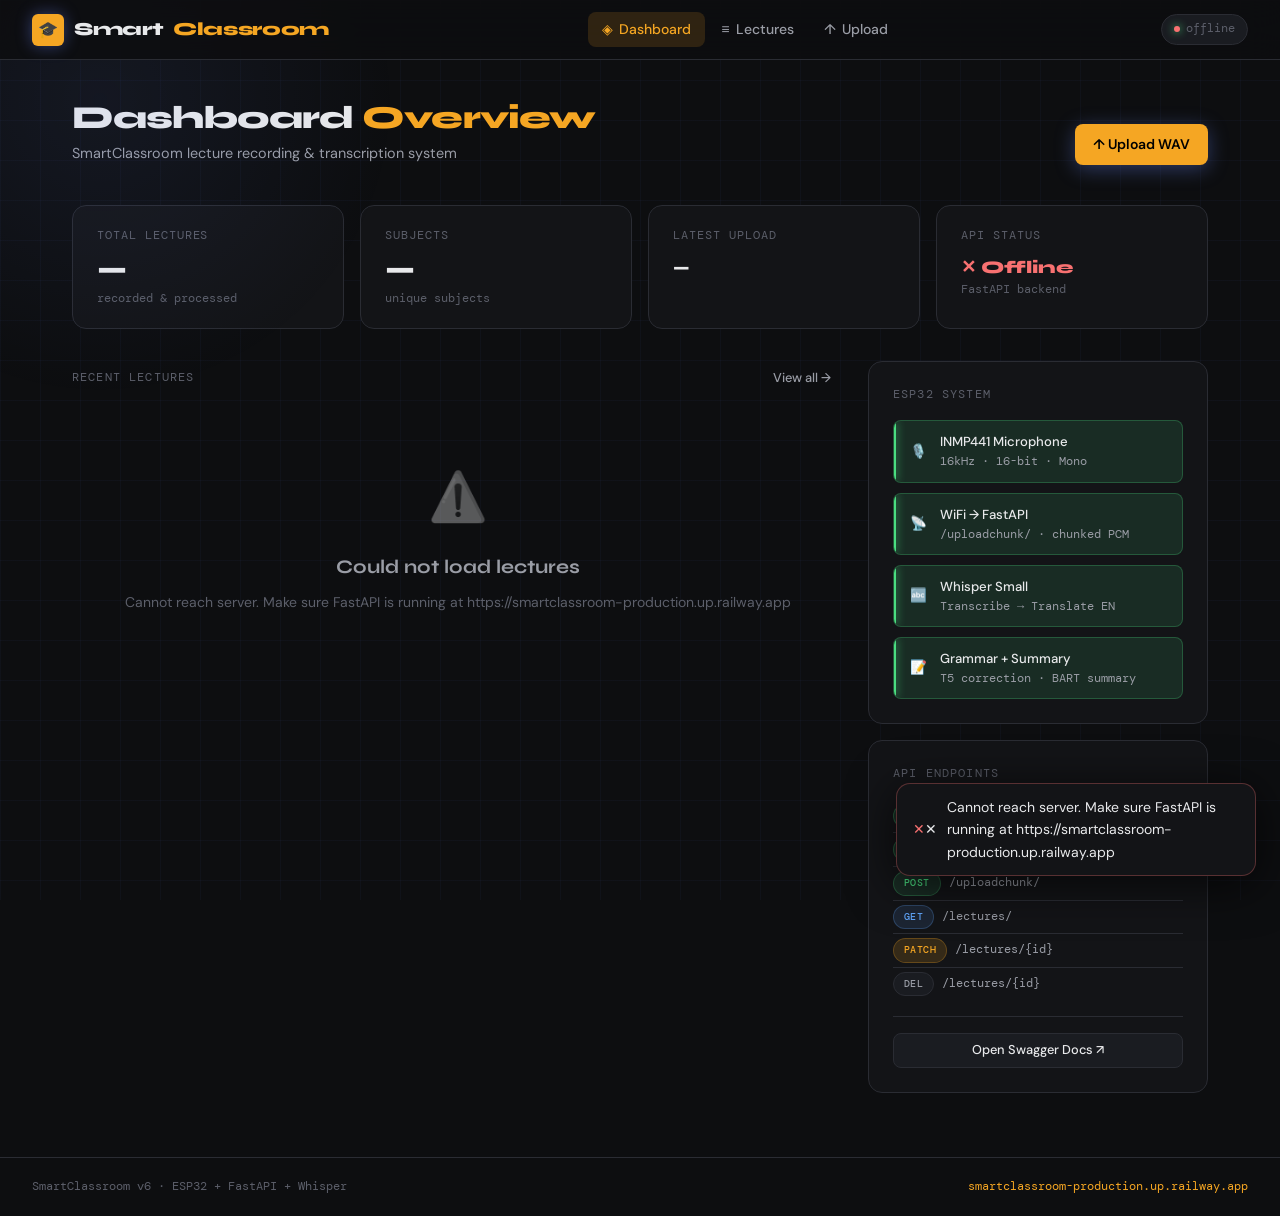
==== commit 23fe6c6a: "frontend" ====
--- a/frontend/index.html
+++ b/frontend/index.html
@@ -1,6 +1,5 @@
 <!DOCTYPE html>
 <html lang="en">
-
 <head>
   <meta charset="UTF-8" />
   <meta name="viewport" content="width=device-width, initial-scale=1.0" />
@@ -8,195 +7,135 @@
   <link rel="stylesheet" href="index.css">
   <link rel="stylesheet" href="Style.css">
 </head>
-
 <body>
 
-  <nav class="navbar">
-    <a href="index.html" class="nav-brand">
-      <div class="brand-icon">🎓</div>
-      Smart<span>Classroom</span>
-    </a>
+<nav class="navbar">
+  <a href="index.html" class="nav-brand">
+    <div class="brand-icon">🎓</div>
+    Smart<span>Classroom</span>
+  </a>
+  <ul class="nav-links">
+    <li><a href="index.html" class="active">◈ <span>Dashboard</span></a></li>
+    <li><a href="lectures.html">≡ <span>Lectures</span></a></li>
+    <li><a href="Upload.html">↑ <span>Upload</span></a></li>
+  </ul>
+  <div class="nav-status">
+    <span class="status-dot"></span>
+    <span id="server-status">checking…</span>
+  </div>
+</nav>
 
-    <!-- Hamburger (shown on mobile, hidden on desktop via responsive.css) -->
-    <button class="nav-hamburger" id="nav-hamburger" aria-label="Toggle menu" aria-expanded="false">
-      <span></span>
-      <span></span>
-      <span></span>
-    </button>
+<main class="page">
 
-    <!-- Nav links — same as before, responsive.css handles open/close display -->
-    <ul class="nav-links" id="nav-links">
-      <li><a href="index.html">◈ <span>Dashboard</span></a></li>
-      <li><a href="lectures.html">≡ <span>Lectures</span></a></li>
-      <li><a href="Upload.html">↑ <span>Upload</span></a></li>
-    </ul>
+  <div class="page-header fade-in">
+    <div class="page-header-left">
+      <h1>Dashboard <em>Overview</em></h1>
+      <p>SmartClassroom lecture recording &amp; transcription system</p>
+    </div>
+    <a href="upload.html" class="btn btn-primary">↑ Upload WAV</a>
+  </div>
 
-    <div class="nav-status">
-      <span class="status-dot"></span>
-      <span id="server-status">checking…</span>
+  <div class="stats-grid stagger">
+    <div class="stat-card">
+      <div class="stat-label">Total Lectures</div>
+      <div class="stat-value" id="stat-total">—</div>
+      <div class="stat-sub">recorded &amp; processed</div>
     </div>
-  </nav>
+    <div class="stat-card">
+      <div class="stat-label">Subjects</div>
+      <div class="stat-value" id="stat-subjects">—</div>
+      <div class="stat-sub">unique subjects</div>
+    </div>
+    <div class="stat-card">
+      <div class="stat-label">Latest Upload</div>
+      <div class="stat-value" id="stat-latest" style="font-size:1.1rem;padding-top:6px">—</div>
+      <div class="stat-sub" id="stat-latest-sub"></div>
+    </div>
+    <div class="stat-card">
+      <div class="stat-label">API Status</div>
+      <div class="stat-value" id="stat-api" style="font-size:1.1rem;padding-top:6px">—</div>
+      <div class="stat-sub">FastAPI backend</div>
+    </div>
+  </div>
 
-  <main class="page">
+  <div id="main-grid">
 
-    <div class="page-header fade-in">
-      <div class="page-header-left">
-        <h1>Dashboard <em>Overview</em></h1>
-        <p>SmartClassroom lecture recording &amp; transcription system</p>
+    <div>
+      <div class="flex items-center gap-2 mb-2">
+        <p class="section-label" style="margin:0">Recent Lectures</p>
+        <a href="lectures.html" class="btn btn-ghost btn-sm ml-auto">View all →</a>
       </div>
-      <a href="upload.html" class="btn btn-primary">↑ Upload WAV</a>
-    </div>
-
-    <div class="stats-grid stagger">
-      <div class="stat-card">
-        <div class="stat-label">Total Lectures</div>
-        <div class="stat-value" id="stat-total">—</div>
-        <div class="stat-sub">recorded &amp; processed</div>
-      </div>
-      <div class="stat-card">
-        <div class="stat-label">Subjects</div>
-        <div class="stat-value" id="stat-subjects">—</div>
-        <div class="stat-sub">unique subjects</div>
-      </div>
-      <div class="stat-card">
-        <div class="stat-label">Latest Upload</div>
-        <div class="stat-value" id="stat-latest" style="font-size:1.1rem;padding-top:6px">—</div>
-        <div class="stat-sub" id="stat-latest-sub"></div>
-      </div>
-      <div class="stat-card">
-        <div class="stat-label">API Status</div>
-        <div class="stat-value" id="stat-api" style="font-size:1.1rem;padding-top:6px">—</div>
-        <div class="stat-sub">FastAPI backend</div>
+      <div id="recent-list">
+        <div class="loading-overlay">
+          <div class="spinner"></div> Loading lectures…
+        </div>
       </div>
     </div>
 
-    <div id="main-grid">
+    <div class="dashboard-right stagger">
 
-      <div>
-        <div class="flex items-center gap-2 mb-2">
-          <p class="section-label" style="margin:0">Recent Lectures</p>
-          <a href="lectures.html" class="btn btn-ghost btn-sm ml-auto">View all →</a>
-        </div>
-        <div id="recent-list">
-          <div class="loading-overlay">
-            <div class="spinner"></div> Loading lectures…
+      <div class="card">
+        <p class="section-label">ESP32 System</p>
+        <div class="pipeline-stages">
+          <div class="stage-item done">
+            <span class="stage-icon">🎙️</span>
+            <div>
+              <div style="font-weight:500;font-size:0.82rem">INMP441 Microphone</div>
+              <div style="font-size:0.75rem;color:var(--text-2);font-family:var(--font-mono)">16kHz · 16-bit · Mono</div>
+            </div>
+          </div>
+          <div class="stage-item done">
+            <span class="stage-icon">📡</span>
+            <div>
+              <div style="font-weight:500;font-size:0.82rem">WiFi → FastAPI</div>
+              <div style="font-size:0.75rem;color:var(--text-2);font-family:var(--font-mono)">/uploadchunk/ · chunked PCM</div>
+            </div>
+          </div>
+          <div class="stage-item done">
+            <span class="stage-icon">🔤</span>
+            <div>
+              <div style="font-weight:500;font-size:0.82rem">Whisper Small</div>
+              <div style="font-size:0.75rem;color:var(--text-2);font-family:var(--font-mono)">Transcribe → Translate EN</div>
+            </div>
+          </div>
+          <div class="stage-item done">
+            <span class="stage-icon">📝</span>
+            <div>
+              <div style="font-weight:500;font-size:0.82rem">Grammar + Summary</div>
+              <div style="font-size:0.75rem;color:var(--text-2);font-family:var(--font-mono)">T5 correction · BART summary</div>
+            </div>
           </div>
         </div>
       </div>
 
-      <div class="dashboard-right stagger">
+      <div class="card">
+        <p class="section-label">API Endpoints</p>
+        <div>
+          <div class="endpoint-row"><span class="badge badge-green" style="font-size:0.65rem">POST</span>  <span class="text-mono text-xs text-muted">/uploadfile/</span></div>
+          <div class="endpoint-row"><span class="badge badge-green" style="font-size:0.65rem">POST</span>  <span class="text-mono text-xs text-muted">/uploadraw/</span></div>
+          <div class="endpoint-row"><span class="badge badge-green" style="font-size:0.65rem">POST</span>  <span class="text-mono text-xs text-muted">/uploadchunk/</span></div>
+          <div class="endpoint-row"><span class="badge badge-blue"  style="font-size:0.65rem">GET</span>   <span class="text-mono text-xs text-muted">/lectures/</span></div>
+          <div class="endpoint-row"><span class="badge badge-amber" style="font-size:0.65rem">PATCH</span> <span class="text-mono text-xs text-muted">/lectures/{id}</span></div>
+          <div class="endpoint-row"><span class="badge badge-gray"  style="font-size:0.65rem">DEL</span>   <span class="text-mono text-xs text-muted">/lectures/{id}</span></div>
+        </div>
+        <div class="swagger-link">
+          <a href="https://smartclassroom-production.up.railway.app/docs" target="_blank" class="btn btn-secondary btn-sm">
+            Open Swagger Docs ↗
+          </a>
+        </div>
+      </div>
 
-        <div class="card">
-          <p class="section-label">ESP32 System</p>
-          <div class="pipeline-stages">
-            <div class="stage-item done">
-              <span class="stage-icon">🎙️</span>
-              <div>
-                <div style="font-weight:500;font-size:0.82rem">INMP441 Microphone</div>
-                <div style="font-size:0.75rem;color:var(--text-2);font-family:var(--font-mono)">16kHz · 16-bit · Mono
-                </div>
-              </div>
-            </div>
-            <div class="stage-item done">
-              <span class="stage-icon">📡</span>
-              <div>
-                <div style="font-weight:500;font-size:0.82rem">WiFi → FastAPI</div>
-                <div style="font-size:0.75rem;color:var(--text-2);font-family:var(--font-mono)">/uploadchunk/ · chunked
-                  PCM</div>
-              </div>
-            </div>
-            <div class="stage-item done">
-              <span class="stage-icon">🔤</span>
-              <div>
-                <div style="font-weight:500;font-size:0.82rem">Whisper Small</div>
-                <div style="font-size:0.75rem;color:var(--text-2);font-family:var(--font-mono)">Transcribe → Translate
-                  EN</div>
-              </div>
-            </div>
-            <div class="stage-item done">
-              <span class="stage-icon">📝</span>
-              <div>
-                <div style="font-weight:500;font-size:0.82rem">Grammar + Summary</div>
-                <div style="font-size:0.75rem;color:var(--text-2);font-family:var(--font-mono)">T5 correction · BART
-                  summary</div>
-              </div>
-            </div>
-          </div>
-        </div>
+    </div>
+  </div>
 
-        <div class="card">
-          <p class="section-label">API Endpoints</p>
-          <div>
-            <div class="endpoint-row"><span class="badge badge-green" style="font-size:0.65rem">POST</span> <span
-                class="text-mono text-xs text-muted">/uploadfile/</span></div>
-            <div class="endpoint-row"><span class="badge badge-green" style="font-size:0.65rem">POST</span> <span
-                class="text-mono text-xs text-muted">/uploadraw/</span></div>
-            <div class="endpoint-row"><span class="badge badge-green" style="font-size:0.65rem">POST</span> <span
-                class="text-mono text-xs text-muted">/uploadchunk/</span></div>
-            <div class="endpoint-row"><span class="badge badge-blue" style="font-size:0.65rem">GET</span> <span
-                class="text-mono text-xs text-muted">/lectures/</span></div>
-            <div class="endpoint-row"><span class="badge badge-amber" style="font-size:0.65rem">PATCH</span> <span
-                class="text-mono text-xs text-muted">/lectures/{id}</span></div>
-            <div class="endpoint-row"><span class="badge badge-gray" style="font-size:0.65rem">DEL</span> <span
-                class="text-mono text-xs text-muted">/lectures/{id}</span></div>
-          </div>
-          <div class="swagger-link">
-            <a href="https://smartclassroom-production.up.railway.app/docs" target="_blank"
-              class="btn btn-secondary btn-sm">
-              Open Swagger Docs ↗
-            </a>
-          </div>
-        </div>
+</main>
 
-      </div>
-    </div>
+<footer class="footer">
+  <span class="footer-text">SmartClassroom v6 · ESP32 + FastAPI + Whisper</span>
+  <span class="footer-text"><em>smartclassroom-production.up.railway.app</em></span>
+</footer>
 
-  </main>
-
-  <footer class="footer">
-    <span class="footer-text">SmartClassroom v6 · ESP32 + FastAPI + Whisper</span>
-    <span class="footer-text"><em>smartclassroom-production.up.railway.app</em></span>
-  </footer>
-
-  <div class="toast-container" id="toast-container"></div>
-  <script type="module" src="index.js"></script>
-  <script>
-    (function ()
-    {
-      const btn = document.getElementById('nav-hamburger');
-      const links = document.getElementById('nav-links');
-      if (!btn || !links) return;
-
-      btn.addEventListener('click', () =>
-      {
-        const isOpen = links.classList.toggle('open');
-        btn.classList.toggle('open', isOpen);
-        btn.setAttribute('aria-expanded', isOpen);
-      });
-
-      // Close menu when a link is tapped
-      links.querySelectorAll('a').forEach(a =>
-      {
-        a.addEventListener('click', () =>
-        {
-          links.classList.remove('open');
-          btn.classList.remove('open');
-          btn.setAttribute('aria-expanded', 'false');
-        });
-      });
-
-      // Close on outside tap
-      document.addEventListener('click', (e) =>
-      {
-        if (!btn.contains(e.target) && !links.contains(e.target))
-        {
-          links.classList.remove('open');
-          btn.classList.remove('open');
-          btn.setAttribute('aria-expanded', 'false');
-        }
-      });
-    })();
-  </script>
+<div class="toast-container" id="toast-container"></div>
+<script type="module" src="index.js"></script>
 </body>
-
 </html>
--- a/frontend/index.css
+++ b/frontend/index.css
@@ -6,26 +6,26 @@
 @import url('https://fonts.googleapis.com/css2?family=Syne:wght@400;500;600;700;800&family=JetBrains+Mono:wght@400;500&display=swap');
 
 :root {
-  --bg: #090c14;
-  --bg-1: #0f1422;
-  --bg-2: #141928;
-  --bg-3: #1a2035;
-  --border: rgba(99, 120, 200, 0.13);
-  --border-hi: rgba(99, 120, 200, 0.28);
-  --text-1: #e8eaf6;
-  --text-2: #8892b0;
-  --text-3: #4a5270;
-  --accent: #6c8dff;
-  --accent-2: #a78bfa;
-  --green: #34d399;
-  --red: #f87171;
-  --amber: #fbbf24;
-  --blue: #60a5fa;
-  --gray: #6b7280;
+  --bg:        #090c14;
+  --bg-1:      #0f1422;
+  --bg-2:      #141928;
+  --bg-3:      #1a2035;
+  --border:    rgba(99,120,200,0.13);
+  --border-hi: rgba(99,120,200,0.28);
+  --text-1:    #e8eaf6;
+  --text-2:    #8892b0;
+  --text-3:    #4a5270;
+  --accent:    #6c8dff;
+  --accent-2:  #a78bfa;
+  --green:     #34d399;
+  --red:       #f87171;
+  --amber:     #fbbf24;
+  --blue:      #60a5fa;
+  --gray:      #6b7280;
   --font-main: 'Syne', sans-serif;
   --font-mono: 'JetBrains Mono', monospace;
-  --transition: 0.22s cubic-bezier(.4, 0, .2, 1);
-  --radius: 14px;
+  --transition: 0.22s cubic-bezier(.4,0,.2,1);
+  --radius:    14px;
   --radius-sm: 8px;
 }
 
@@ -38,49 +38,39 @@
 
 body::before {
   content: '';
-  position: fixed;
-  inset: 0;
+  position: fixed; inset: 0;
   background-image:
-    linear-gradient(rgba(108, 141, 255, 0.04) 1px, transparent 1px),
-    linear-gradient(90deg, rgba(108, 141, 255, 0.04) 1px, transparent 1px);
+    linear-gradient(rgba(108,141,255,0.04) 1px, transparent 1px),
+    linear-gradient(90deg, rgba(108,141,255,0.04) 1px, transparent 1px);
   background-size: 40px 40px;
-  pointer-events: none;
-  z-index: 0;
+  pointer-events: none; z-index: 0;
 }
 
 body::after {
   content: '';
-  position: fixed;
-  top: -200px;
-  left: -200px;
-  width: 600px;
-  height: 600px;
-  background: radial-gradient(circle, rgba(108, 141, 255, 0.08) 0%, transparent 70%);
+  position: fixed; top: -200px; left: -200px;
+  width: 600px; height: 600px;
+  background: radial-gradient(circle, rgba(108,141,255,0.08) 0%, transparent 70%);
   pointer-events: none;
   animation: driftOrb 18s ease-in-out infinite alternate;
   z-index: 0;
 }
 
 @keyframes driftOrb {
-  from {
-    transform: translate(0, 0) scale(1);
-  }
-
-  to {
-    transform: translate(300px, 200px) scale(1.3);
-  }
+  from { transform: translate(0, 0) scale(1); }
+  to   { transform: translate(300px, 200px) scale(1.3); }
 }
 
 /* Navbar glass */
 .navbar {
   backdrop-filter: blur(20px) saturate(1.4);
-  background: rgba(9, 12, 20, 0.75);
+  background: rgba(9,12,20,0.75);
 }
 
 /* Brand icon glow */
 .brand-icon {
   background: linear-gradient(135deg, var(--accent), var(--accent-2));
-  box-shadow: 0 0 16px rgba(108, 141, 255, 0.4);
+  box-shadow: 0 0 16px rgba(108,141,255,0.4);
 }
 
 /* Status dot pulse */
@@ -88,118 +78,53 @@
   box-shadow: 0 0 8px var(--green);
   animation: pulse 2.5s ease-in-out infinite;
 }
-
 @keyframes pulse {
-
-  0%,
-  100% {
-    opacity: 1;
-    box-shadow: 0 0 8px var(--green);
-  }
-
-  50% {
-    opacity: .6;
-    box-shadow: 0 0 16px var(--green);
-  }
+  0%,100% { opacity:1; box-shadow: 0 0 8px var(--green); }
+  50%      { opacity:.6; box-shadow: 0 0 16px var(--green); }
 }
 
 /* Staggered fade-up */
 @keyframes fadeUp {
-  from {
-    opacity: 0;
-    transform: translateY(16px);
-  }
-
-  to {
-    opacity: 1;
-    transform: none;
-  }
+  from { opacity:0; transform: translateY(16px); }
+  to   { opacity:1; transform: none; }
 }
 
 .stat-card {
   animation: fadeUp .5s ease both;
-  position: relative;
-  overflow: hidden;
-}
-
-.stat-card:nth-child(1) {
-  animation-delay: .07s;
-}
-
-.stat-card:nth-child(2) {
-  animation-delay: .14s;
-}
-
-.stat-card:nth-child(3) {
-  animation-delay: .21s;
-}
-
-.stat-card:nth-child(4) {
-  animation-delay: .28s;
-}
+  position: relative; overflow: hidden;
+}
+.stat-card:nth-child(1) { animation-delay: .07s; }
+.stat-card:nth-child(2) { animation-delay: .14s; }
+.stat-card:nth-child(3) { animation-delay: .21s; }
+.stat-card:nth-child(4) { animation-delay: .28s; }
 
 .stat-card::before {
   content: '';
-  position: absolute;
-  inset: 0;
-  background: linear-gradient(135deg, rgba(108, 141, 255, 0.06), transparent 60%);
-  opacity: 0;
-  transition: opacity var(--transition);
-}
-
-.stat-card:hover {
-  transform: translateY(-2px);
-  box-shadow: 0 8px 30px rgba(0, 0, 0, 0.3);
-}
-
-.stat-card:hover::before {
-  opacity: 1;
-}
+  position: absolute; inset: 0;
+  background: linear-gradient(135deg, rgba(108,141,255,0.06), transparent 60%);
+  opacity: 0; transition: opacity var(--transition);
+}
+.stat-card:hover { transform: translateY(-2px); box-shadow: 0 8px 30px rgba(0,0,0,0.3); }
+.stat-card:hover::before { opacity: 1; }
 
 /* Lecture card slide + accent bar */
-.lecture-card {
-  position: relative;
-  overflow: hidden;
-  transition: all var(--transition);
-}
-
+.lecture-card { position: relative; overflow: hidden; transition: all var(--transition); }
 .lecture-card::after {
   content: '';
-  position: absolute;
-  left: 0;
-  top: 0;
-  bottom: 0;
-  width: 3px;
+  position: absolute; left: 0; top: 0; bottom: 0; width: 3px;
   background: linear-gradient(180deg, var(--accent), var(--accent-2));
   border-radius: 3px 0 0 3px;
-  opacity: 0;
-  transform: scaleY(0);
+  opacity: 0; transform: scaleY(0);
   transition: all var(--transition);
 }
-
-.lecture-card:hover {
-  transform: translateX(4px);
-  box-shadow: -4px 0 24px rgba(108, 141, 255, 0.08);
-}
-
-.lecture-card:hover::after {
-  opacity: 1;
-  transform: scaleY(1);
-}
+.lecture-card:hover { transform: translateX(4px); box-shadow: -4px 0 24px rgba(108,141,255,0.08); }
+.lecture-card:hover::after { opacity: 1; transform: scaleY(1); }
 
 /* Pipeline stage green bar */
-.stage-item {
-  position: relative;
-  overflow: hidden;
-}
-
+.stage-item { position: relative; overflow: hidden; }
 .stage-item::before {
   content: '';
-  position: absolute;
-  left: 0;
-  top: 0;
-  bottom: 0;
-  width: 2px;
+  position: absolute; left: 0; top: 0; bottom: 0; width: 2px;
   background: var(--green);
   box-shadow: 0 0 8px var(--green);
   border-radius: 2px 0 0 2px;
@@ -208,34 +133,15 @@
 /* Primary button gradient */
 .btn-primary {
   background: linear-gradient(135deg, var(--accent), var(--accent-2));
-  box-shadow: 0 4px 20px rgba(108, 141, 255, 0.35);
-}
-
-.btn-primary:hover {
-  transform: translateY(-1px);
-  box-shadow: 0 6px 28px rgba(108, 141, 255, 0.5);
-}
+  box-shadow: 0 4px 20px rgba(108,141,255,0.35);
+}
+.btn-primary:hover { transform: translateY(-1px); box-shadow: 0 6px 28px rgba(108,141,255,0.5); }
 
 /* Badges with borders */
-.badge-green {
-  background: rgba(52, 211, 153, 0.12);
-  border: 1px solid rgba(52, 211, 153, 0.2);
-}
-
-.badge-blue {
-  background: rgba(96, 165, 250, 0.12);
-  border: 1px solid rgba(96, 165, 250, 0.2);
-}
-
-.badge-amber {
-  background: rgba(251, 191, 36, 0.12);
-  border: 1px solid rgba(251, 191, 36, 0.2);
-}
-
-.badge-gray {
-  background: rgba(107, 114, 128, 0.12);
-  border: 1px solid rgba(107, 114, 128, 0.2);
-}
+.badge-green { background: rgba(52,211,153,0.12); border: 1px solid rgba(52,211,153,0.2); }
+.badge-blue  { background: rgba(96,165,250,0.12);  border: 1px solid rgba(96,165,250,0.2); }
+.badge-amber { background: rgba(251,191,36,0.12);  border: 1px solid rgba(251,191,36,0.2); }
+.badge-gray  { background: rgba(107,114,128,0.12); border: 1px solid rgba(107,114,128,0.2); }
 
 /* ── Main grid layout ─────────────────────────── */
 #main-grid {
@@ -261,10 +167,7 @@
   padding: 4px 0;
   border-bottom: 1px solid var(--border);
 }
-
-.endpoint-row:last-child {
-  border-bottom: none;
-}
+.endpoint-row:last-child { border-bottom: none; }
 
 /* ── Pipeline stages in ESP32 card ───────────── */
 .pipeline-stages {
@@ -285,7 +188,6 @@
   padding-top: 1rem;
   border-top: 1px solid var(--border);
 }
-
 .swagger-link .btn {
   width: 100%;
   justify-content: center;
@@ -314,7 +216,6 @@
   #main-grid {
     grid-template-columns: 1fr;
   }
-
   .dashboard-right {
     position: static;
   }
@@ -322,7 +223,6 @@
 
 /* ── Portrait tablet ─ 768px ────────────────── */
 @media (max-width: 768px) {
-
   /* Collapse ESP32 + API cards into a horizontal scroll row */
   .dashboard-right {
     flex-direction: row;
@@ -332,11 +232,7 @@
     gap: 0.875rem;
     padding-bottom: 0.5rem;
   }
-
-  .dashboard-right::-webkit-scrollbar {
-    display: none;
-  }
-
+  .dashboard-right::-webkit-scrollbar { display: none; }
   .dashboard-right .card {
     min-width: 280px;
     flex-shrink: 0;
@@ -351,13 +247,11 @@
 
 /* ── Mobile ─ 540px ─────────────────────────── */
 @media (max-width: 540px) {
-
   /* Full-width cards — no horizontal scroll cards on phone */
   .dashboard-right {
     flex-direction: column;
     overflow-x: visible;
   }
-
   .dashboard-right .card {
     min-width: unset;
   }
@@ -372,7 +266,6 @@
     transform: none;
     box-shadow: none;
   }
-
   .stat-card:hover {
     transform: none;
     box-shadow: none;
--- a/frontend/Style.css
+++ b/frontend/Style.css
@@ -1,473 +1,909 @@
-/* ═══════════════════════════════════════════════════════════
-   responsive.css — SmartClassroom mobile-first responsive layer
-   Link this on ALL pages:  <link rel="stylesheet" href="responsive.css">
-   Place it AFTER Style.css in the <head>
-═══════════════════════════════════════════════════════════ */
-
-/* ── Hamburger button (hidden on desktop) ─────────────── */
-.nav-hamburger {
-  display: none;
+@import url('https://fonts.googleapis.com/css2?family=Syne:wght@400;600;700;800&family=DM+Mono:ital,wght@0,300;0,400;0,500;1,300&family=DM+Sans:wght@300;400;500&display=swap');
+ 
+/* ── VARIABLES ─────────────────────────────────────────── */
+:root {
+  --bg:           #0d0e10;
+  --bg-2:         #131417;
+  --bg-3:         #1a1c21;
+  --border:       #2a2c33;
+  --border-hover: #3d4049;
+  --text:         #e8e9eb;
+  --text-2:       #9a9da6;
+  --text-3:       #5c5f6a;
+  --accent:       #f5a623;
+  --accent-dim:   #b87419;
+  --accent-glow:  rgba(245,166,35,0.15);
+  --green:        #4ade80;
+  --green-dim:    rgba(74,222,128,0.12);
+  --red:          #f87171;
+  --red-dim:      rgba(248,113,113,0.12);
+  --blue:         #60a5fa;
+  --blue-dim:     rgba(96,165,250,0.12);
+  --radius:       8px;
+  --radius-lg:    14px;
+  --shadow:       0 4px 24px rgba(0,0,0,0.5);
+  --shadow-lg:    0 8px 48px rgba(0,0,0,0.7);
+  --font-display: 'Syne', sans-serif;
+  --font-mono:    'DM Mono', monospace;
+  --font-body:    'DM Sans', sans-serif;
+  --transition:   0.18s cubic-bezier(0.4,0,0.2,1);
+}
+ 
+/* ── RESET ─────────────────────────────────────────────── */
+*, *::before, *::after { box-sizing: border-box; margin: 0; padding: 0; }
+ 
+html { scroll-behavior: smooth; }
+ 
+body {
+  font-family: var(--font-body);
+  background: var(--bg);
+  color: var(--text);
+  min-height: 100vh;
+  font-size: 15px;
+  line-height: 1.6;
+  -webkit-font-smoothing: antialiased;
+}
+ 
+a { color: inherit; text-decoration: none; }
+ 
+img { max-width: 100%; }
+ 
+/* ── SCROLLBAR ─────────────────────────────────────────── */
+::-webkit-scrollbar { width: 6px; }
+::-webkit-scrollbar-track { background: var(--bg); }
+::-webkit-scrollbar-thumb { background: var(--border); border-radius: 99px; }
+::-webkit-scrollbar-thumb:hover { background: var(--border-hover); }
+ 
+/* ── NAVBAR ────────────────────────────────────────────── */
+.navbar {
+  position: sticky;
+  top: 0;
+  z-index: 100;
+  background: rgba(13,14,16,0.85);
+  backdrop-filter: blur(16px);
+  border-bottom: 1px solid var(--border);
+  padding: 0 2rem;
+  height: 60px;
+  display: flex;
+  align-items: center;
+  justify-content: space-between;
+}
+ 
+.nav-brand {
+  display: flex;
+  align-items: center;
+  gap: 10px;
+  font-family: var(--font-display);
+  font-weight: 800;
+  font-size: 1.15rem;
+  letter-spacing: -0.02em;
+}
+ 
+.nav-brand .brand-icon {
+  width: 32px;
+  height: 32px;
+  background: var(--accent);
+  border-radius: 6px;
+  display: flex;
+  align-items: center;
+  justify-content: center;
+  color: #000;
+  font-size: 16px;
+}
+ 
+.nav-brand span { color: var(--accent); }
+ 
+.nav-links {
+  display: flex;
+  align-items: center;
+  gap: 2px;
+  list-style: none;
+}
+ 
+.nav-links a {
+  padding: 6px 14px;
+  border-radius: var(--radius);
+  font-size: 0.875rem;
+  font-weight: 500;
+  color: var(--text-2);
+  transition: var(--transition);
+  display: flex;
+  align-items: center;
+  gap: 6px;
+}
+ 
+.nav-links a:hover { background: var(--bg-3); color: var(--text); }
+.nav-links a.active { background: var(--accent-glow); color: var(--accent); }
+ 
+.nav-status {
+  display: flex;
+  align-items: center;
+  gap: 6px;
+  font-family: var(--font-mono);
+  font-size: 0.72rem;
+  color: var(--text-3);
+  background: var(--bg-3);
+  border: 1px solid var(--border);
+  padding: 5px 12px;
+  border-radius: 99px;
+}
+ 
+.status-dot {
+  width: 6px;
+  height: 6px;
+  border-radius: 50%;
+  background: var(--green);
+  animation: pulse-dot 2s ease-in-out infinite;
+}
+ 
+@keyframes pulse-dot {
+  0%, 100% { opacity: 1; transform: scale(1); }
+  50%       { opacity: 0.5; transform: scale(0.8); }
+}
+ 
+/* ── LAYOUT ────────────────────────────────────────────── */
+.page { max-width: 1200px; margin: 0 auto; padding: 2.5rem 2rem 4rem; }
+.page-sm { max-width: 860px; margin: 0 auto; padding: 2.5rem 2rem 4rem; }
+ 
+/* ── PAGE HEADER ───────────────────────────────────────── */
+.page-header {
+  margin-bottom: 2.5rem;
+  display: flex;
+  align-items: flex-end;
+  justify-content: space-between;
+  flex-wrap: wrap;
+  gap: 1rem;
+}
+ 
+.page-header-left h1 {
+  font-family: var(--font-display);
+  font-size: 2rem;
+  font-weight: 800;
+  letter-spacing: -0.03em;
+  line-height: 1.1;
+}
+ 
+.page-header-left h1 em {
+  font-style: normal;
+  color: var(--accent);
+}
+ 
+.page-header-left p {
+  margin-top: 0.4rem;
+  color: var(--text-2);
+  font-size: 0.9rem;
+}
+ 
+/* ── BREADCRUMB ────────────────────────────────────────── */
+.breadcrumb {
+  display: flex;
+  align-items: center;
+  gap: 8px;
+  font-size: 0.8rem;
+  color: var(--text-3);
+  margin-bottom: 1.5rem;
+  font-family: var(--font-mono);
+}
+ 
+.breadcrumb a { color: var(--text-2); transition: var(--transition); }
+.breadcrumb a:hover { color: var(--accent); }
+.breadcrumb .sep { color: var(--border-hover); }
+ 
+/* ── CARDS ─────────────────────────────────────────────── */
+.card {
+  background: var(--bg-2);
+  border: 1px solid var(--border);
+  border-radius: var(--radius-lg);
+  padding: 1.5rem;
+  transition: var(--transition);
+}
+ 
+.card:hover { border-color: var(--border-hover); }
+ 
+.card-hover {
+  cursor: pointer;
+}
+ 
+.card-hover:hover {
+  border-color: var(--accent-dim);
+  box-shadow: 0 0 0 1px var(--accent-dim), var(--shadow);
+  transform: translateY(-2px);
+}
+ 
+/* ── STATS GRID ────────────────────────────────────────── */
+.stats-grid {
+  display: grid;
+  grid-template-columns: repeat(auto-fit, minmax(180px, 1fr));
+  gap: 1rem;
+  margin-bottom: 2rem;
+}
+ 
+.stat-card {
+  background: var(--bg-2);
+  border: 1px solid var(--border);
+  border-radius: var(--radius-lg);
+  padding: 1.25rem 1.5rem;
+  position: relative;
+  overflow: hidden;
+}
+ 
+.stat-card::before {
+  content: '';
+  position: absolute;
+  top: 0; left: 0; right: 0;
+  height: 2px;
+  background: var(--accent);
+  transform: scaleX(0);
+  transform-origin: left;
+  transition: transform 0.4s ease;
+}
+ 
+.stat-card:hover::before { transform: scaleX(1); }
+ 
+.stat-label {
+  font-size: 0.75rem;
+  font-family: var(--font-mono);
+  color: var(--text-3);
+  text-transform: uppercase;
+  letter-spacing: 0.08em;
+  margin-bottom: 0.5rem;
+}
+ 
+.stat-value {
+  font-family: var(--font-display);
+  font-size: 2rem;
+  font-weight: 800;
+  color: var(--text);
+  line-height: 1;
+}
+ 
+.stat-sub {
+  font-size: 0.75rem;
+  color: var(--text-3);
+  margin-top: 0.25rem;
+  font-family: var(--font-mono);
+}
+ 
+/* ── BUTTONS ───────────────────────────────────────────── */
+.btn {
+  display: inline-flex;
+  align-items: center;
+  gap: 8px;
+  padding: 9px 18px;
+  border-radius: var(--radius);
+  font-size: 0.875rem;
+  font-weight: 500;
+  font-family: var(--font-body);
+  cursor: pointer;
+  border: none;
+  transition: var(--transition);
+  white-space: nowrap;
+}
+ 
+.btn-primary {
+  background: var(--accent);
+  color: #000;
+  font-weight: 600;
+}
+ 
+.btn-primary:hover {
+  background: #f0b84a;
+  box-shadow: 0 0 20px rgba(245,166,35,0.35);
+}
+ 
+.btn-secondary {
+  background: var(--bg-3);
+  color: var(--text);
+  border: 1px solid var(--border);
+}
+ 
+.btn-secondary:hover { background: var(--border); }
+ 
+.btn-ghost {
+  background: transparent;
+  color: var(--text-2);
+  border: 1px solid transparent;
+}
+ 
+.btn-ghost:hover { background: var(--bg-3); color: var(--text); border-color: var(--border); }
+ 
+.btn-danger { background: var(--red-dim); color: var(--red); border: 1px solid rgba(248,113,113,0.25); }
+.btn-danger:hover { background: rgba(248,113,113,0.25); }
+ 
+.btn-sm { padding: 6px 12px; font-size: 0.8rem; }
+.btn-lg { padding: 12px 24px; font-size: 1rem; }
+ 
+.btn:disabled { opacity: 0.5; cursor: not-allowed; }
+ 
+/* ── BADGE ─────────────────────────────────────────────── */
+.badge {
+  display: inline-flex;
+  align-items: center;
+  gap: 4px;
+  padding: 3px 10px;
+  border-radius: 99px;
+  font-size: 0.72rem;
+  font-family: var(--font-mono);
+  font-weight: 500;
+  letter-spacing: 0.04em;
+}
+ 
+.badge-amber { background: var(--accent-glow); color: var(--accent); border: 1px solid rgba(245,166,35,0.25); }
+.badge-green { background: var(--green-dim); color: var(--green); border: 1px solid rgba(74,222,128,0.25); }
+.badge-blue  { background: var(--blue-dim);  color: var(--blue);  border: 1px solid rgba(96,165,250,0.25); }
+.badge-gray  { background: var(--bg-3); color: var(--text-2); border: 1px solid var(--border); }
+ 
+/* ── FORM ELEMENTS ─────────────────────────────────────── */
+.form-group { margin-bottom: 1.25rem; }
+ 
+.form-label {
+  display: block;
+  font-size: 0.8rem;
+  font-family: var(--font-mono);
+  color: var(--text-2);
+  text-transform: uppercase;
+  letter-spacing: 0.06em;
+  margin-bottom: 0.5rem;
+}
+ 
+.form-input, .form-select, .form-textarea {
+  width: 100%;
+  background: var(--bg-3);
+  border: 1px solid var(--border);
+  color: var(--text);
+  border-radius: var(--radius);
+  padding: 10px 14px;
+  font-size: 0.9rem;
+  font-family: var(--font-body);
+  transition: var(--transition);
+  outline: none;
+  appearance: none;
+}
+ 
+.form-input:focus, .form-select:focus, .form-textarea:focus {
+  border-color: var(--accent-dim);
+  box-shadow: 0 0 0 3px var(--accent-glow);
+}
+ 
+.form-input::placeholder { color: var(--text-3); }
+ 
+.form-textarea { resize: vertical; min-height: 120px; }
+ 
+.form-select {
+  background-image: url("data:image/svg+xml,%3Csvg xmlns='http://www.w3.org/2000/svg' width='12' height='12' fill='%239a9da6' viewBox='0 0 16 16'%3E%3Cpath d='M7.247 11.14L2.451 5.658C1.885 5.013 2.345 4 3.204 4h9.592a1 1 0 0 1 .753 1.659l-4.796 5.48a1 1 0 0 1-1.506 0z'/%3E%3C/svg%3E");
+  background-repeat: no-repeat;
+  background-position: right 12px center;
+  padding-right: 36px;
+  cursor: pointer;
+}
+ 
+.form-select option { background: var(--bg-2); }
+ 
+/* ── TABLE ─────────────────────────────────────────────── */
+.table-wrap {
+  border: 1px solid var(--border);
+  border-radius: var(--radius-lg);
+  overflow: hidden;
+}
+ 
+table { width: 100%; border-collapse: collapse; }
+ 
+thead { background: var(--bg-3); }
+ 
+th {
+  padding: 12px 16px;
+  text-align: left;
+  font-size: 0.72rem;
+  font-family: var(--font-mono);
+  text-transform: uppercase;
+  letter-spacing: 0.08em;
+  color: var(--text-3);
+  font-weight: 500;
+  border-bottom: 1px solid var(--border);
+}
+ 
+td {
+  padding: 13px 16px;
+  font-size: 0.875rem;
+  border-bottom: 1px solid var(--border);
+  vertical-align: middle;
+}
+ 
+tr:last-child td { border-bottom: none; }
+ 
+tbody tr { transition: var(--transition); }
+tbody tr:hover { background: var(--bg-3); }
+ 
+.td-title { font-weight: 500; color: var(--text); }
+.td-subject { color: var(--text-2); font-size: 0.82rem; font-family: var(--font-mono); }
+ 
+/* ── DIVIDER ───────────────────────────────────────────── */
+.divider {
+  border: none;
+  border-top: 1px solid var(--border);
+  margin: 1.5rem 0;
+}
+ 
+/* ── SECTION LABEL ─────────────────────────────────────── */
+.section-label {
+  font-family: var(--font-mono);
+  font-size: 0.72rem;
+  text-transform: uppercase;
+  letter-spacing: 0.1em;
+  color: var(--text-3);
+  margin-bottom: 1rem;
+}
+ 
+/* ── TOAST ─────────────────────────────────────────────── */
+.toast-container {
+  position: fixed;
+  bottom: 1.5rem;
+  right: 1.5rem;
+  z-index: 9999;
+  display: flex;
   flex-direction: column;
+  gap: 8px;
+  pointer-events: none;
+}
+ 
+.toast {
+  pointer-events: all;
+  background: var(--bg-2);
+  border: 1px solid var(--border);
+  border-radius: var(--radius-lg);
+  padding: 12px 16px;
+  display: flex;
+  align-items: center;
+  gap: 10px;
+  font-size: 0.875rem;
+  box-shadow: var(--shadow-lg);
+  animation: toast-in 0.3s cubic-bezier(0.34,1.56,0.64,1) forwards;
+  min-width: 260px;
+  max-width: 360px;
+}
+ 
+.toast.toast-out { animation: toast-out 0.25s ease forwards; }
+ 
+.toast-icon { font-size: 1rem; flex-shrink: 0; }
+ 
+.toast-success { border-color: rgba(74,222,128,0.3); }
+.toast-success .toast-icon::before { content: '✓'; color: var(--green); }
+.toast-error   { border-color: rgba(248,113,113,0.3); }
+.toast-error   .toast-icon::before { content: '✕'; color: var(--red); }
+.toast-info    { border-color: rgba(245,166,35,0.3); }
+.toast-info    .toast-icon::before { content: '◆'; color: var(--accent); }
+ 
+@keyframes toast-in  { from { opacity: 0; transform: translateX(20px) scale(0.95); } to { opacity: 1; transform: translateX(0) scale(1); } }
+@keyframes toast-out { from { opacity: 1; transform: translateX(0); } to { opacity: 0; transform: translateX(20px); } }
+ 
+/* ── EMPTY STATE ───────────────────────────────────────── */
+.empty-state {
+  text-align: center;
+  padding: 4rem 2rem;
+  color: var(--text-3);
+}
+ 
+.empty-state .empty-icon {
+  font-size: 3rem;
+  margin-bottom: 1rem;
+  filter: grayscale(1) opacity(0.4);
+}
+ 
+.empty-state h3 {
+  font-family: var(--font-display);
+  font-size: 1.2rem;
+  font-weight: 700;
+  color: var(--text-2);
+  margin-bottom: 0.5rem;
+}
+ 
+.empty-state p { font-size: 0.875rem; }
+ 
+/* ── LOADING SPINNER ───────────────────────────────────── */
+.spinner {
+  width: 20px; height: 20px;
+  border: 2px solid var(--border);
+  border-top-color: var(--accent);
+  border-radius: 50%;
+  animation: spin 0.7s linear infinite;
+  flex-shrink: 0;
+}
+ 
+.spinner-lg { width: 36px; height: 36px; border-width: 3px; }
+ 
+@keyframes spin { to { transform: rotate(360deg); } }
+ 
+.loading-overlay {
+  display: flex;
+  align-items: center;
   justify-content: center;
-  gap: 5px;
-  width: 36px;
-  height: 36px;
+  gap: 12px;
+  padding: 3rem;
+  color: var(--text-2);
+  font-family: var(--font-mono);
+  font-size: 0.82rem;
+}
+ 
+/* ── MODAL ─────────────────────────────────────────────── */
+.modal-backdrop {
+  position: fixed;
+  inset: 0;
+  background: rgba(0,0,0,0.7);
+  backdrop-filter: blur(4px);
+  z-index: 1000;
+  display: flex;
+  align-items: center;
+  justify-content: center;
+  padding: 1.5rem;
+  animation: fade-in 0.2s ease;
+}
+ 
+.modal {
+  background: var(--bg-2);
+  border: 1px solid var(--border);
+  border-radius: var(--radius-lg);
+  width: 100%;
+  max-width: 520px;
+  box-shadow: var(--shadow-lg);
+  animation: modal-in 0.25s cubic-bezier(0.34,1.56,0.64,1);
+}
+ 
+.modal-header {
+  padding: 1.25rem 1.5rem;
+  border-bottom: 1px solid var(--border);
+  display: flex;
+  align-items: center;
+  justify-content: space-between;
+}
+ 
+.modal-title {
+  font-family: var(--font-display);
+  font-size: 1.05rem;
+  font-weight: 700;
+}
+ 
+.modal-close {
+  width: 30px; height: 30px;
+  border-radius: 6px;
   background: none;
-  border: 1px solid var(--border);
-  border-radius: var(--radius-sm, 8px);
+  border: 1px solid transparent;
+  color: var(--text-2);
   cursor: pointer;
-  padding: 7px;
+  font-size: 1.1rem;
+  display: flex;
+  align-items: center;
+  justify-content: center;
   transition: var(--transition);
+}
+ 
+.modal-close:hover { background: var(--bg-3); border-color: var(--border); color: var(--text); }
+ 
+.modal-body { padding: 1.5rem; }
+.modal-footer {
+  padding: 1rem 1.5rem;
+  border-top: 1px solid var(--border);
+  display: flex;
+  justify-content: flex-end;
+  gap: 8px;
+}
+ 
+@keyframes fade-in  { from { opacity: 0; } to { opacity: 1; } }
+@keyframes modal-in { from { opacity: 0; transform: scale(0.96) translateY(10px); } to { opacity: 1; transform: scale(1) translateY(0); } }
+ 
+/* ── TRANSCRIPT/SUMMARY BLOCKS ─────────────────────────── */
+.text-block {
+  background: var(--bg-3);
+  border: 1px solid var(--border);
+  border-radius: var(--radius);
+  padding: 1.25rem 1.5rem;
+  font-size: 0.9rem;
+  line-height: 1.8;
+  color: var(--text);
+  white-space: pre-wrap;
+  max-height: 380px;
+  overflow-y: auto;
+}
+ 
+.text-block-label {
+  font-family: var(--font-mono);
+  font-size: 0.7rem;
+  text-transform: uppercase;
+  letter-spacing: 0.1em;
+  color: var(--accent);
+  margin-bottom: 0.6rem;
+  display: flex;
+  align-items: center;
+  gap: 6px;
+}
+ 
+.text-block-label::before {
+  content: '';
+  display: inline-block;
+  width: 4px; height: 4px;
+  background: var(--accent);
+  border-radius: 50%;
+}
+ 
+/* ── UPLOAD ZONE ───────────────────────────────────────── */
+.upload-zone {
+  border: 2px dashed var(--border);
+  border-radius: var(--radius-lg);
+  padding: 3rem 2rem;
+  text-align: center;
+  cursor: pointer;
+  transition: var(--transition);
+  position: relative;
+}
+ 
+.upload-zone:hover,
+.upload-zone.drag-over {
+  border-color: var(--accent-dim);
+  background: var(--accent-glow);
+}
+ 
+.upload-zone input { position: absolute; inset: 0; opacity: 0; cursor: pointer; }
+ 
+.upload-zone .upload-icon { font-size: 2.5rem; margin-bottom: 0.75rem; }
+.upload-zone h3 { font-family: var(--font-display); font-weight: 700; margin-bottom: 0.3rem; }
+.upload-zone p { color: var(--text-2); font-size: 0.85rem; }
+ 
+/* ── SEARCH BAR ────────────────────────────────────────── */
+.search-wrap {
+  position: relative;
+}
+ 
+.search-wrap .search-icon {
+  position: absolute;
+  left: 12px;
+  top: 50%;
+  transform: translateY(-50%);
+  color: var(--text-3);
+  pointer-events: none;
+  font-size: 0.9rem;
+}
+ 
+.search-wrap .form-input {
+  padding-left: 36px;
+}
+ 
+/* ── LECTURE CARD (list view) ──────────────────────────── */
+.lecture-card {
+  background: var(--bg-2);
+  border: 1px solid var(--border);
+  border-radius: var(--radius-lg);
+  padding: 1.25rem 1.5rem;
+  display: flex;
+  align-items: flex-start;
+  justify-content: space-between;
+  gap: 1rem;
+  transition: var(--transition);
+  cursor: pointer;
+  position: relative;
+  overflow: hidden;
+}
+ 
+.lecture-card::after {
+  content: '';
+  position: absolute;
+  left: 0; top: 0; bottom: 0;
+  width: 3px;
+  background: var(--accent);
+  transform: scaleY(0);
+  transform-origin: top;
+  transition: transform 0.25s ease;
+}
+ 
+.lecture-card:hover::after { transform: scaleY(1); }
+.lecture-card:hover {
+  border-color: var(--border-hover);
+  transform: translateX(4px);
+}
+ 
+.lecture-card-body { flex: 1; min-width: 0; }
+ 
+.lecture-card-title {
+  font-family: var(--font-display);
+  font-size: 1rem;
+  font-weight: 700;
+  letter-spacing: -0.01em;
+  margin-bottom: 0.35rem;
+  white-space: nowrap;
+  overflow: hidden;
+  text-overflow: ellipsis;
+}
+ 
+.lecture-card-meta {
+  display: flex;
+  align-items: center;
+  gap: 10px;
+  flex-wrap: wrap;
+}
+ 
+.lecture-card-excerpt {
+  margin-top: 0.6rem;
+  font-size: 0.82rem;
+  color: var(--text-2);
+  display: -webkit-box;
+  -webkit-line-clamp: 2;
+  -webkit-box-orient: vertical;
+  overflow: hidden;
+  line-height: 1.6;
+}
+ 
+.lecture-card-actions {
+  display: flex;
+  align-items: center;
+  gap: 6px;
   flex-shrink: 0;
-  z-index: 200;
-}
-
-.nav-hamburger span {
-  display: block;
-  width: 100%;
-  height: 2px;
-  background: var(--text-1);
-  border-radius: 2px;
-  transition: transform 0.25s ease, opacity 0.25s ease;
-  transform-origin: center;
-}
-
-.nav-hamburger:hover {
-  border-color: var(--accent);
-  background: rgba(108, 141, 255, 0.08);
-}
-
-.nav-hamburger.open span:nth-child(1) {
-  transform: translateY(7px) rotate(45deg);
-}
-
-.nav-hamburger.open span:nth-child(2) {
-  opacity: 0;
-  transform: scaleX(0);
-}
-
-.nav-hamburger.open span:nth-child(3) {
-  transform: translateY(-7px) rotate(-45deg);
-}
-
-/* ══════════════════════════════════════════════════════════
-   TABLET  ≤ 900px
-══════════════════════════════════════════════════════════ */
-@media (max-width: 900px) {
-
-  /* Nav: ensure relative for dropdown positioning */
-  .navbar {
-    position: relative;
-    flex-wrap: wrap;
-  }
-
-  .nav-hamburger {
-    display: flex;
-    margin-left: auto;
-  }
-
-  /* Hide the status indicator to save space */
-  .nav-status {
-    order: 3;
-    margin-left: auto;
-    font-size: 0.75rem;
-  }
-
-  /* Mobile slide-down nav links */
-  .nav-links {
-    display: none;
-    position: absolute;
-    top: 100%;
-    left: 0;
-    right: 0;
-    flex-direction: column;
-    background: rgba(9, 12, 20, 0.98);
-    backdrop-filter: blur(24px) saturate(1.5);
-    border-top: 1px solid var(--border);
-    border-bottom: 1px solid var(--border);
-    padding: 0.25rem 0;
-    gap: 0;
-    z-index: 150;
-    animation: slideDown 0.2s ease;
-    box-shadow: 0 12px 32px rgba(0, 0, 0, 0.4);
-  }
-
-  @keyframes slideDown {
-    from {
-      opacity: 0;
-      transform: translateY(-8px);
-    }
-
-    to {
-      opacity: 1;
-      transform: none;
-    }
-  }
-
-  .nav-links.open {
-    display: flex;
-  }
-
-  .nav-links li {
-    border-bottom: 1px solid var(--border);
-  }
-
-  .nav-links li:last-child {
-    border-bottom: none;
-  }
-
-  .nav-links li a {
-    display: flex;
-    align-items: center;
-    gap: 10px;
-    padding: 0.85rem 1.5rem;
-    font-size: 0.95rem;
-    width: 100%;
-    transition: background var(--transition);
-  }
-
-  .nav-links li a:hover,
-  .nav-links li a.active {
-    background: rgba(108, 141, 255, 0.08);
-  }
-
-  /* Stats grid 2×2 */
-  .stats-grid {
-    grid-template-columns: 1fr 1fr;
-    gap: 0.75rem;
-  }
-
-  /* Page layout padding */
-  .page,
-  .page-sm {
-    padding: 1.25rem 1rem;
-  }
-
-  /* Page header responsive */
-  .page-header {
-    flex-direction: column;
-    align-items: flex-start;
-    gap: 0.875rem;
-  }
-
-  .page-header h1 {
-    font-size: 1.75rem;
-  }
-
-  /* Lectures page header button group */
-  .page-header>.flex {
-    width: 100%;
-    flex-wrap: wrap;
-  }
-
-  .page-header>.flex .btn {
-    flex: 1;
-    justify-content: center;
-    min-width: 80px;
-  }
-
-  /* Dashboard "Upload WAV" CTA */
-  .page-header>a.btn {
-    width: 100%;
-    justify-content: center;
-  }
-
-  /* Lecture detail action buttons */
-  .detail-actions {
-    flex-wrap: wrap;
-    gap: 6px;
-  }
-
-  .detail-actions .btn {
-    flex: 1 1 calc(50% - 3px);
-    justify-content: center;
-    min-width: 120px;
-  }
-
-  .detail-actions .btn.ml-auto {
-    margin-left: 0;
-    flex: 1 1 100%;
-  }
-
-  /* Tabs: horizontally scrollable */
-  .tabs {
-    overflow-x: auto;
-    -webkit-overflow-scrolling: touch;
-    scrollbar-width: none;
-    flex-wrap: nowrap;
-  }
-
-  .tabs::-webkit-scrollbar {
-    display: none;
-  }
-
-  .tab-btn {
-    white-space: nowrap;
-    flex-shrink: 0;
-  }
-
-  /* Table: horizontal scroll */
-  .table-wrap {
-    overflow-x: auto;
-    -webkit-overflow-scrolling: touch;
-    border-radius: var(--radius);
-  }
-
-  table {
-    min-width: 600px;
-  }
-
-  /* Lectures filter bar */
-  #filter-subject,
-  #sort-order {
-    width: 100% !important;
-    flex: 1 1 140px;
-  }
-
-  /* Modal: bottom sheet */
-  .modal-backdrop {
-    align-items: flex-end;
-    padding: 0;
-  }
-
-  .modal {
-    width: 100% !important;
-    max-width: 100% !important;
-    border-radius: var(--radius, 14px) var(--radius, 14px) 0 0;
-    max-height: 92dvh;
-    overflow-y: auto;
-  }
-
-  /* Footer */
-  .footer {
-    flex-direction: column;
-    align-items: center;
-    text-align: center;
-    gap: 0.2rem;
-    padding: 1rem;
-  }
-
-  /* Breadcrumb wrapping */
-  .breadcrumb {
-    font-size: 0.78rem;
-    flex-wrap: wrap;
-    row-gap: 2px;
-  }
-
-  /* Raw info grid narrower label */
-  #raw-info {
-    grid-template-columns: 90px 1fr !important;
-    font-size: 0.82rem !important;
-  }
-
-  /* Lecture card: stack body + actions vertically */
-  .lecture-card {
-    flex-direction: column;
-  }
-
-  .lecture-card-actions {
-    display: flex;
-    gap: 8px;
-    padding: 0 1rem 0.875rem;
-    border-top: 1px solid var(--border);
-    padding-top: 0.75rem;
-    margin-top: 0.5rem;
-  }
-
-  .lecture-card-actions .btn {
-    flex: 1;
-    justify-content: center;
-  }
-
-  /* Dashboard right panel: unstick */
-  .dashboard-right {
-    position: static !important;
-  }
-
-  /* Upload/debug two-col → one-col */
-  #tab-upload>div,
-  #tab-debug>div {
-    grid-template-columns: 1fr !important;
-  }
-
-  /* Upload drop zone less tall on tablet */
-  .upload-zone {
-    padding: 2rem 1.5rem;
-  }
-
-  /* Cards */
-  .card {
-    padding: 1rem;
-  }
-
-  /* Stage items slightly compact */
-  .stage-item {
-    padding: 8px 12px;
-  }
-}
-
-/* ══════════════════════════════════════════════════════════
-   MOBILE  ≤ 600px
-══════════════════════════════════════════════════════════ */
+}
+ 
+/* ── DETAIL PAGE ───────────────────────────────────────── */
+.detail-header {
+  background: var(--bg-2);
+  border: 1px solid var(--border);
+  border-radius: var(--radius-lg);
+  padding: 2rem;
+  margin-bottom: 1.5rem;
+  position: relative;
+  overflow: hidden;
+}
+ 
+.detail-header::before {
+  content: '';
+  position: absolute;
+  top: 0; left: 0; right: 0;
+  height: 3px;
+  background: linear-gradient(90deg, var(--accent), transparent);
+}
+ 
+.detail-title {
+  font-family: var(--font-display);
+  font-size: 1.7rem;
+  font-weight: 800;
+  letter-spacing: -0.03em;
+  margin-bottom: 0.75rem;
+}
+ 
+.detail-meta {
+  display: flex;
+  align-items: center;
+  gap: 10px;
+  flex-wrap: wrap;
+}
+ 
+.detail-actions {
+  display: flex;
+  gap: 8px;
+  margin-top: 1.5rem;
+  flex-wrap: wrap;
+}
+ 
+.detail-grid {
+  display: grid;
+  grid-template-columns: 1fr 1fr;
+  gap: 1.5rem;
+}
+ 
+@media (max-width: 720px) {
+  .detail-grid { grid-template-columns: 1fr; }
+}
+ 
+/* ── PROGRESS BAR ──────────────────────────────────────── */
+.progress-wrap {
+  background: var(--bg-3);
+  border-radius: 99px;
+  height: 4px;
+  overflow: hidden;
+  margin-top: 8px;
+}
+ 
+.progress-bar {
+  height: 100%;
+  background: var(--accent);
+  border-radius: 99px;
+  transition: width 0.4s ease;
+}
+ 
+/* ── UPLOAD STATUS STAGES ──────────────────────────────── */
+.upload-stages { display: flex; flex-direction: column; gap: 8px; }
+ 
+.stage-item {
+  display: flex;
+  align-items: center;
+  gap: 12px;
+  padding: 10px 14px;
+  border-radius: var(--radius);
+  background: var(--bg-3);
+  border: 1px solid var(--border);
+  font-size: 0.85rem;
+  transition: var(--transition);
+}
+ 
+.stage-item.active { border-color: var(--accent-dim); background: var(--accent-glow); }
+.stage-item.done   { border-color: rgba(74,222,128,0.25); background: var(--green-dim); }
+.stage-item.error  { border-color: rgba(248,113,113,0.25); background: var(--red-dim); }
+ 
+.stage-icon { width: 20px; text-align: center; flex-shrink: 0; }
+ 
+/* ── TABS ──────────────────────────────────────────────── */
+.tabs { display: flex; gap: 2px; margin-bottom: 1.5rem; }
+ 
+.tab-btn {
+  padding: 8px 16px;
+  border: none;
+  background: none;
+  color: var(--text-2);
+  font-size: 0.875rem;
+  font-family: var(--font-body);
+  font-weight: 500;
+  border-radius: var(--radius);
+  cursor: pointer;
+  transition: var(--transition);
+}
+ 
+.tab-btn:hover { background: var(--bg-3); color: var(--text); }
+.tab-btn.active { background: var(--accent-glow); color: var(--accent); }
+ 
+/* ── FOOTER ────────────────────────────────────────────── */
+.footer {
+  border-top: 1px solid var(--border);
+  padding: 1.25rem 2rem;
+  display: flex;
+  align-items: center;
+  justify-content: space-between;
+  flex-wrap: wrap;
+  gap: 0.5rem;
+}
+ 
+.footer-text {
+  font-family: var(--font-mono);
+  font-size: 0.72rem;
+  color: var(--text-3);
+}
+ 
+.footer-text em { color: var(--accent); font-style: normal; }
+ 
+/* ── ANIMATIONS ────────────────────────────────────────── */
+.fade-in { animation: fade-in-up 0.4s ease forwards; }
+@keyframes fade-in-up {
+  from { opacity: 0; transform: translateY(10px); }
+  to   { opacity: 1; transform: translateY(0); }
+}
+ 
+/* stagger children */
+.stagger > * { opacity: 0; animation: fade-in-up 0.35s ease forwards; }
+.stagger > *:nth-child(1) { animation-delay: 0.05s; }
+.stagger > *:nth-child(2) { animation-delay: 0.10s; }
+.stagger > *:nth-child(3) { animation-delay: 0.15s; }
+.stagger > *:nth-child(4) { animation-delay: 0.20s; }
+.stagger > *:nth-child(5) { animation-delay: 0.25s; }
+.stagger > *:nth-child(6) { animation-delay: 0.30s; }
+.stagger > *:nth-child(n+7) { animation-delay: 0.35s; }
+ 
+/* ── UTILS ─────────────────────────────────────────────── */
+.flex   { display: flex; }
+.items-center { align-items: center; }
+.gap-1  { gap: 0.5rem; }
+.gap-2  { gap: 1rem; }
+.ml-auto { margin-left: auto; }
+.text-mono { font-family: var(--font-mono); }
+.text-sm   { font-size: 0.82rem; }
+.text-xs   { font-size: 0.72rem; }
+.text-muted { color: var(--text-2); }
+.text-accent { color: var(--accent); }
+.mt-1 { margin-top: 0.5rem; }
+.mt-2 { margin-top: 1rem; }
+.mt-3 { margin-top: 1.5rem; }
+.mb-1 { margin-bottom: 0.5rem; }
+.mb-2 { margin-bottom: 1rem; }
+.mb-3 { margin-bottom: 1.5rem; }
+.hidden { display: none !important; }
+ 
+/* ── RESPONSIVE ────────────────────────────────────────── */
 @media (max-width: 600px) {
-
-  /* Stats: single column */
-  .stats-grid {
-    grid-template-columns: 1fr;
-  }
-
-  .page,
-  .page-sm {
-    padding: 1rem 0.875rem;
-  }
-
-  .page-header h1 {
-    font-size: 1.45rem;
-  }
-
-  /* Nav brand font size */
-  .nav-brand {
-    font-size: 1rem;
-  }
-
-  /* Hide status text, keep dot */
-  .nav-status span:not(.status-dot) {
-    display: none;
-  }
-
-  /* Lecture detail title */
-  .detail-title {
-    font-size: 1.25rem !important;
-    line-height: 1.35;
-  }
-
-  /* Section labels smaller */
-  .section-label {
-    font-size: 0.72rem;
-  }
-
-  /* Stat card compact */
-  .stat-card {
-    padding: 0.875rem 1rem;
-  }
-
-  .stat-value {
-    font-size: 2rem;
-  }
-
-  /* Upload zone compact */
-  .upload-zone {
-    padding: 1.5rem 1rem;
-  }
-
-  .upload-icon {
-    font-size: 2rem;
-  }
-
-  /* Debug bits row: 1-col */
-  #tab-debug .form-group+div[style*="grid-template-columns:1fr 1fr 1fr"] {
-    grid-template-columns: 1fr !important;
-  }
-
-  /* Detail actions: all full width */
-  .detail-actions .btn {
-    flex: 1 1 100%;
-  }
-
-  /* Modal body padding */
-  .modal-body {
-    padding: 1rem;
-  }
-
-  .modal-header,
-  .modal-footer {
-    padding: 0.875rem 1rem;
-  }
-
-  /* Page header btn group: stack */
-  .page-header>.flex {
-    flex-direction: column;
-  }
-
-  .page-header>.flex .btn {
-    width: 100%;
-    justify-content: center;
-  }
-
-  /* Toast: full width at bottom */
-  .toast-container {
-    left: 0.75rem !important;
-    right: 0.75rem !important;
-    bottom: 1rem !important;
-    width: auto !important;
-  }
-
-  .toast {
-    width: 100% !important;
-  }
-
-  /* Table: hide Summary column — too cramped */
-  table th:nth-child(5),
-  table td:nth-child(5) {
-    display: none;
-  }
-
-  /* Pipeline stages compact text */
-  .pipeline-stages .stage-item div>div:first-child {
-    font-size: 0.78rem;
-  }
-
-  .pipeline-stages .stage-item div>div:last-child {
-    font-size: 0.68rem;
-  }
-}
-
-/* ══════════════════════════════════════════════════════════
-   TINY  ≤ 380px  (small Android phones)
-══════════════════════════════════════════════════════════ */
-@media (max-width: 380px) {
-
-  .page,
-  .page-sm {
-    padding: 0.75rem;
-  }
-
-  .page-header h1 {
-    font-size: 1.25rem;
-  }
-
-  .nav-brand span {
-    font-size: 0.85rem;
-  }
-
-  .card {
-    padding: 0.875rem;
-  }
-
-  /* Hide endpoint URL text, keep badge */
-  .endpoint-row .text-mono {
-    font-size: 0.68rem;
-  }
-
-  /* Stat card inline layout on tiny screen */
-  .stat-card {
-    display: flex;
-    align-items: center;
-    gap: 0.75rem;
-    padding: 0.75rem;
-  }
-
-  .stat-value {
-    font-size: 1.5rem;
-    margin: 0;
-  }
-
-  .stat-label {
-    font-size: 0.7rem;
-    margin-bottom: 0;
-  }
-
-  .stat-sub {
-    font-size: 0.65rem;
-  }
+  .navbar { padding: 0 1rem; }
+  .page, .page-sm { padding: 1.5rem 1rem 3rem; }
+  .nav-links { gap: 0; }
+  .nav-links a span { display: none; }
+  .page-header { flex-direction: column; align-items: flex-start; }
 }
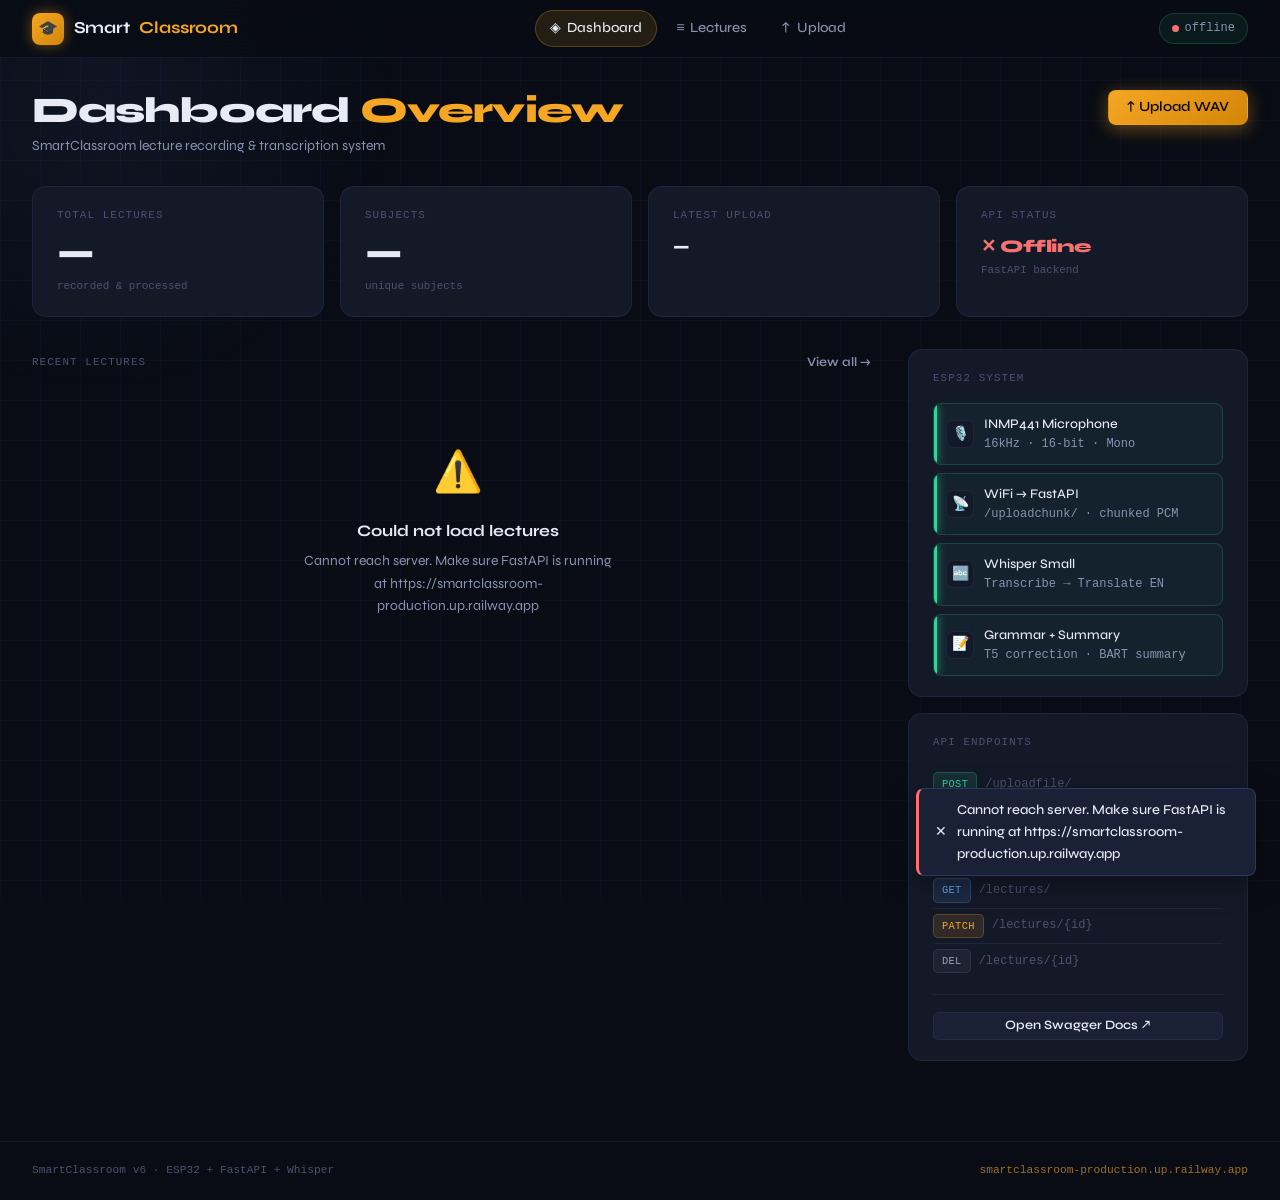
==== commit 7b7f2d1a: "new changes" ====
--- a/frontend/index.html
+++ b/frontend/index.html
@@ -14,7 +14,10 @@
     <div class="brand-icon">🎓</div>
     Smart<span>Classroom</span>
   </a>
-  <ul class="nav-links">
+  <button class="nav-hamburger" id="nav-hamburger" aria-label="Menu" aria-expanded="false">
+    <span></span><span></span><span></span>
+  </button>
+  <ul class="nav-links" id="nav-links">
     <li><a href="index.html" class="active">◈ <span>Dashboard</span></a></li>
     <li><a href="lectures.html">≡ <span>Lectures</span></a></li>
     <li><a href="Upload.html">↑ <span>Upload</span></a></li>
--- a/frontend/index.css
+++ b/frontend/index.css
@@ -1,197 +1,74 @@
 /* ═══════════════════════════════════════════════
-   index.css — Dashboard page styles
+   index.css — Dashboard page only
+   Style.css handles all base styles and vars.
 ═══════════════════════════════════════════════ */
 
-/* ── Google Fonts import ── */
-@import url('https://fonts.googleapis.com/css2?family=Syne:wght@400;500;600;700;800&family=JetBrains+Mono:wght@400;500&display=swap');
-
-:root {
-  --bg:        #090c14;
-  --bg-1:      #0f1422;
-  --bg-2:      #141928;
-  --bg-3:      #1a2035;
-  --border:    rgba(99,120,200,0.13);
-  --border-hi: rgba(99,120,200,0.28);
-  --text-1:    #e8eaf6;
-  --text-2:    #8892b0;
-  --text-3:    #4a5270;
-  --accent:    #6c8dff;
-  --accent-2:  #a78bfa;
-  --green:     #34d399;
-  --red:       #f87171;
-  --amber:     #fbbf24;
-  --blue:      #60a5fa;
-  --gray:      #6b7280;
-  --font-main: 'Syne', sans-serif;
-  --font-mono: 'JetBrains Mono', monospace;
-  --transition: 0.22s cubic-bezier(.4,0,.2,1);
-  --radius:    14px;
-  --radius-sm: 8px;
-}
-
-body {
-  font-family: var(--font-main);
-  background: var(--bg);
-  color: var(--text-1);
-  min-height: 100vh;
-}
-
-body::before {
-  content: '';
-  position: fixed; inset: 0;
-  background-image:
-    linear-gradient(rgba(108,141,255,0.04) 1px, transparent 1px),
-    linear-gradient(90deg, rgba(108,141,255,0.04) 1px, transparent 1px);
-  background-size: 40px 40px;
-  pointer-events: none; z-index: 0;
-}
-
-body::after {
-  content: '';
-  position: fixed; top: -200px; left: -200px;
-  width: 600px; height: 600px;
-  background: radial-gradient(circle, rgba(108,141,255,0.08) 0%, transparent 70%);
-  pointer-events: none;
-  animation: driftOrb 18s ease-in-out infinite alternate;
-  z-index: 0;
-}
-
-@keyframes driftOrb {
-  from { transform: translate(0, 0) scale(1); }
-  to   { transform: translate(300px, 200px) scale(1.3); }
-}
-
-/* Navbar glass */
-.navbar {
-  backdrop-filter: blur(20px) saturate(1.4);
-  background: rgba(9,12,20,0.75);
-}
-
-/* Brand icon glow */
-.brand-icon {
-  background: linear-gradient(135deg, var(--accent), var(--accent-2));
-  box-shadow: 0 0 16px rgba(108,141,255,0.4);
-}
-
-/* Status dot pulse */
-.status-dot {
-  box-shadow: 0 0 8px var(--green);
-  animation: pulse 2.5s ease-in-out infinite;
-}
-@keyframes pulse {
-  0%,100% { opacity:1; box-shadow: 0 0 8px var(--green); }
-  50%      { opacity:.6; box-shadow: 0 0 16px var(--green); }
-}
-
-/* Staggered fade-up */
-@keyframes fadeUp {
-  from { opacity:0; transform: translateY(16px); }
-  to   { opacity:1; transform: none; }
-}
-
-.stat-card {
-  animation: fadeUp .5s ease both;
-  position: relative; overflow: hidden;
-}
-.stat-card:nth-child(1) { animation-delay: .07s; }
-.stat-card:nth-child(2) { animation-delay: .14s; }
-.stat-card:nth-child(3) { animation-delay: .21s; }
-.stat-card:nth-child(4) { animation-delay: .28s; }
-
-.stat-card::before {
-  content: '';
-  position: absolute; inset: 0;
-  background: linear-gradient(135deg, rgba(108,141,255,0.06), transparent 60%);
-  opacity: 0; transition: opacity var(--transition);
-}
-.stat-card:hover { transform: translateY(-2px); box-shadow: 0 8px 30px rgba(0,0,0,0.3); }
-.stat-card:hover::before { opacity: 1; }
-
-/* Lecture card slide + accent bar */
-.lecture-card { position: relative; overflow: hidden; transition: all var(--transition); }
-.lecture-card::after {
-  content: '';
-  position: absolute; left: 0; top: 0; bottom: 0; width: 3px;
-  background: linear-gradient(180deg, var(--accent), var(--accent-2));
-  border-radius: 3px 0 0 3px;
-  opacity: 0; transform: scaleY(0);
-  transition: all var(--transition);
-}
-.lecture-card:hover { transform: translateX(4px); box-shadow: -4px 0 24px rgba(108,141,255,0.08); }
-.lecture-card:hover::after { opacity: 1; transform: scaleY(1); }
-
-/* Pipeline stage green bar */
-.stage-item { position: relative; overflow: hidden; }
-.stage-item::before {
-  content: '';
-  position: absolute; left: 0; top: 0; bottom: 0; width: 2px;
-  background: var(--green);
-  box-shadow: 0 0 8px var(--green);
-  border-radius: 2px 0 0 2px;
-}
-
-/* Primary button gradient */
-.btn-primary {
-  background: linear-gradient(135deg, var(--accent), var(--accent-2));
-  box-shadow: 0 4px 20px rgba(108,141,255,0.35);
-}
-.btn-primary:hover { transform: translateY(-1px); box-shadow: 0 6px 28px rgba(108,141,255,0.5); }
-
-/* Badges with borders */
-.badge-green { background: rgba(52,211,153,0.12); border: 1px solid rgba(52,211,153,0.2); }
-.badge-blue  { background: rgba(96,165,250,0.12);  border: 1px solid rgba(96,165,250,0.2); }
-.badge-amber { background: rgba(251,191,36,0.12);  border: 1px solid rgba(251,191,36,0.2); }
-.badge-gray  { background: rgba(107,114,128,0.12); border: 1px solid rgba(107,114,128,0.2); }
-
-/* ── Main grid layout ─────────────────────────── */
+/* ── Main grid ───────────────────────────────── */
 #main-grid {
   display: grid;
   grid-template-columns: 1fr 340px;
   gap: 1.5rem;
   align-items: start;
-  animation: fadeUp .5s .3s ease both;
+  animation: fadeUp 0.5s 0.3s ease both;
 }
 
-/* ── Recent lectures section ─────────────────── */
 #recent-list {
   display: flex;
   flex-direction: column;
   gap: 10px;
 }
 
-/* ── Endpoint rows (API card) ─────────────────── */
+#recent-list .empty-state { padding: 3rem 1rem; }
+
+/* ── Endpoint rows ───────────────────────────── */
 .endpoint-row {
   display: flex;
   align-items: center;
   gap: 8px;
-  padding: 4px 0;
+  padding: 5px 0;
   border-bottom: 1px solid var(--border);
 }
 .endpoint-row:last-child { border-bottom: none; }
 
-/* ── Pipeline stages in ESP32 card ───────────── */
+/* ── Pipeline stages ─────────────────────────── */
 .pipeline-stages {
   display: flex;
   flex-direction: column;
-  gap: 10px;
+  gap: 8px;
 }
 
-/* ── Stats glow accent on hover ──────────────── */
-.stat-card:hover .stat-value {
-  color: var(--accent);
-  transition: color var(--transition);
+/* ── Stat card hover glow ────────────────────── */
+.stat-card {
+  overflow: hidden;
 }
 
-/* ── Swagger link button ─────────────────────── */
+.stat-card::before {
+  content: '';
+  position: absolute; inset: 0;
+  background: linear-gradient(135deg, rgba(245,166,35,0.05), transparent 60%);
+  opacity: 0;
+  transition: opacity var(--transition);
+  border-radius: var(--radius);
+  pointer-events: none;
+}
+
+.stat-card:hover::before { opacity: 1; }
+.stat-card:hover .stat-value { color: var(--amber); }
+
+/* Staggered animation */
+.stats-grid .stat-card { animation: fadeUp 0.5s ease both; }
+.stats-grid .stat-card:nth-child(1) { animation-delay:.07s; }
+.stats-grid .stat-card:nth-child(2) { animation-delay:.14s; }
+.stats-grid .stat-card:nth-child(3) { animation-delay:.21s; }
+.stats-grid .stat-card:nth-child(4) { animation-delay:.28s; }
+
+/* ── Swagger link ────────────────────────────── */
 .swagger-link {
   margin-top: 1rem;
   padding-top: 1rem;
   border-top: 1px solid var(--border);
 }
-.swagger-link .btn {
-  width: 100%;
-  justify-content: center;
-}
+.swagger-link .btn { width: 100%; }
 
 /* ── Right column sticky ─────────────────────── */
 .dashboard-right {
@@ -199,75 +76,36 @@
   flex-direction: column;
   gap: 1rem;
   position: sticky;
-  top: 80px;
-}
-
-/* ── Empty state specific to dashboard ──────── */
-#recent-list .empty-state {
-  padding: 3rem 1rem;
+  top: 72px;
 }
 
 /* ══════════════════════════════════════════════
-   RESPONSIVE
+   RESPONSIVE — DASHBOARD SPECIFIC
 ══════════════════════════════════════════════ */
 
-/* ── Tablet / Landscape Mobile ─ 900px ──────── */
 @media (max-width: 900px) {
-  #main-grid {
-    grid-template-columns: 1fr;
-  }
+  #main-grid { grid-template-columns: 1fr; }
+
   .dashboard-right {
     position: static;
-  }
-}
-
-/* ── Portrait tablet ─ 768px ────────────────── */
-@media (max-width: 768px) {
-  /* Collapse ESP32 + API cards into a horizontal scroll row */
-  .dashboard-right {
     flex-direction: row;
     overflow-x: auto;
     -webkit-overflow-scrolling: touch;
     scrollbar-width: none;
+    padding-bottom: 0.5rem;
     gap: 0.875rem;
-    padding-bottom: 0.5rem;
   }
   .dashboard-right::-webkit-scrollbar { display: none; }
-  .dashboard-right .card {
-    min-width: 280px;
-    flex-shrink: 0;
-  }
-
-  /* Stats grid 2×2 */
-  .stats-grid {
-    grid-template-columns: 1fr 1fr;
-    gap: 0.75rem;
-  }
+  .dashboard-right .card { min-width: 280px; flex-shrink: 0; }
 }
 
-/* ── Mobile ─ 540px ─────────────────────────── */
 @media (max-width: 540px) {
-  /* Full-width cards — no horizontal scroll cards on phone */
   .dashboard-right {
     flex-direction: column;
     overflow-x: visible;
+    padding-bottom: 0;
   }
-  .dashboard-right .card {
-    min-width: unset;
-  }
-
-  /* Stats 1×4 */
-  .stats-grid {
-    grid-template-columns: 1fr;
-  }
-
-  /* Lecture card hover effects disabled (prefer tap) */
-  .lecture-card:hover {
-    transform: none;
-    box-shadow: none;
-  }
-  .stat-card:hover {
-    transform: none;
-    box-shadow: none;
-  }
+  .dashboard-right .card { min-width: unset; flex-shrink: unset; }
+  .lecture-card:hover { transform: none; }
+  .stat-card:hover { transform: none; box-shadow: none; }
 }
--- a/frontend/Style.css
+++ b/frontend/Style.css
@@ -1,909 +1,1310 @@
-@import url('https://fonts.googleapis.com/css2?family=Syne:wght@400;600;700;800&family=DM+Mono:ital,wght@0,300;0,400;0,500;1,300&family=DM+Sans:wght@300;400;500&display=swap');
- 
-/* ── VARIABLES ─────────────────────────────────────────── */
+/* ═══════════════════════════════════════════════════════════
+   Style.css — SmartClassroom  |  Complete shared stylesheet
+   Link on ALL pages. Contains: variables, base, nav, cards,
+   buttons, forms, modals, tables, toasts, responsive.
+═══════════════════════════════════════════════════════════ */
+
+@import url('https://fonts.googleapis.com/css2?family=Syne:wght@400;500;600;700;800&family=JetBrains+Mono:wght@400;500&display=swap');
+
+/* ══════════════════════════════════════════════════════════
+   TOKENS
+══════════════════════════════════════════════════════════ */
 :root {
-  --bg:           #0d0e10;
-  --bg-2:         #131417;
-  --bg-3:         #1a1c21;
-  --border:       #2a2c33;
-  --border-hover: #3d4049;
-  --text:         #e8e9eb;
-  --text-2:       #9a9da6;
-  --text-3:       #5c5f6a;
-  --accent:       #f5a623;
-  --accent-dim:   #b87419;
-  --accent-glow:  rgba(245,166,35,0.15);
-  --green:        #4ade80;
-  --green-dim:    rgba(74,222,128,0.12);
-  --red:          #f87171;
-  --red-dim:      rgba(248,113,113,0.12);
-  --blue:         #60a5fa;
-  --blue-dim:     rgba(96,165,250,0.12);
-  --radius:       8px;
-  --radius-lg:    14px;
-  --shadow:       0 4px 24px rgba(0,0,0,0.5);
-  --shadow-lg:    0 8px 48px rgba(0,0,0,0.7);
-  --font-display: 'Syne', sans-serif;
-  --font-mono:    'DM Mono', monospace;
-  --font-body:    'DM Sans', sans-serif;
-  --transition:   0.18s cubic-bezier(0.4,0,0.2,1);
-}
- 
-/* ── RESET ─────────────────────────────────────────────── */
-*, *::before, *::after { box-sizing: border-box; margin: 0; padding: 0; }
- 
-html { scroll-behavior: smooth; }
- 
+  --bg:          #090c14;
+  --bg-1:        #0f1422;
+  --bg-2:        #141928;
+  --bg-3:        #1a2035;
+  --border:      rgba(99,120,200,0.13);
+  --border-hi:   rgba(99,120,200,0.28);
+  --text:        #e8eaf6;
+  --text-1:      #e8eaf6;
+  --text-2:      #8892b0;
+  --text-3:      #4a5270;
+  --accent:      #6c8dff;
+  --accent-2:    #a78bfa;
+  --accent-dim:  rgba(108,141,255,0.35);
+  --accent-glow: rgba(108,141,255,0.06);
+  --amber:       #f5a623;
+  --amber-dim:   rgba(245,166,35,0.25);
+  --amber-glow:  rgba(245,166,35,0.07);
+  --green:       #34d399;
+  --green-dim:   rgba(52,211,153,0.05);
+  --red:         #f87171;
+  --red-dim:     rgba(248,113,113,0.05);
+  --blue:        #60a5fa;
+  --gray:        #6b7280;
+  --font-main:   'Syne', sans-serif;
+  --font-mono:   'JetBrains Mono', monospace;
+  --transition:  0.22s cubic-bezier(.4,0,.2,1);
+  --radius:      14px;
+  --radius-sm:   8px;
+  --radius-lg:   20px;
+}
+
+/* ══════════════════════════════════════════════════════════
+   RESET
+══════════════════════════════════════════════════════════ */
+*, *::before, *::after {
+  box-sizing: border-box;
+  margin: 0;
+  padding: 0;
+}
+
+html { scroll-behavior: smooth; -webkit-text-size-adjust: 100%; }
+
 body {
-  font-family: var(--font-body);
+  font-family: var(--font-main);
   background: var(--bg);
-  color: var(--text);
-  min-height: 100vh;
-  font-size: 15px;
+  color: var(--text-1);
+  min-height: 100dvh;
   line-height: 1.6;
   -webkit-font-smoothing: antialiased;
-}
- 
+  overflow-x: hidden;
+}
+
 a { color: inherit; text-decoration: none; }
- 
-img { max-width: 100%; }
- 
-/* ── SCROLLBAR ─────────────────────────────────────────── */
-::-webkit-scrollbar { width: 6px; }
-::-webkit-scrollbar-track { background: var(--bg); }
-::-webkit-scrollbar-thumb { background: var(--border); border-radius: 99px; }
-::-webkit-scrollbar-thumb:hover { background: var(--border-hover); }
- 
-/* ── NAVBAR ────────────────────────────────────────────── */
+button { font-family: inherit; cursor: pointer; }
+input, select, textarea { font-family: inherit; }
+ul, ol { list-style: none; }
+img { display: block; max-width: 100%; }
+
+/* ── Background grid ──────────────────────────── */
+body::before {
+  content: '';
+  position: fixed; inset: 0;
+  background-image:
+    linear-gradient(rgba(108,141,255,0.04) 1px, transparent 1px),
+    linear-gradient(90deg, rgba(108,141,255,0.04) 1px, transparent 1px);
+  background-size: 40px 40px;
+  pointer-events: none;
+  z-index: 0;
+}
+
+/* ── Ambient orb ──────────────────────────────── */
+body::after {
+  content: '';
+  position: fixed; top: -200px; left: -200px;
+  width: 600px; height: 600px;
+  background: radial-gradient(circle, rgba(108,141,255,0.07) 0%, transparent 70%);
+  pointer-events: none;
+  animation: driftOrb 18s ease-in-out infinite alternate;
+  z-index: 0;
+}
+
+@keyframes driftOrb {
+  from { transform: translate(0,0) scale(1); }
+  to   { transform: translate(300px,200px) scale(1.3); }
+}
+
+/* ══════════════════════════════════════════════════════════
+   NAVBAR
+══════════════════════════════════════════════════════════ */
 .navbar {
   position: sticky;
   top: 0;
-  z-index: 100;
-  background: rgba(13,14,16,0.85);
-  backdrop-filter: blur(16px);
+  z-index: 200;
+  display: flex;
+  align-items: center;
+  gap: 1rem;
+  padding: 0 2rem;
+  height: 58px;
+  backdrop-filter: blur(22px) saturate(1.5);
+  background: rgba(9,12,20,0.88);
   border-bottom: 1px solid var(--border);
-  padding: 0 2rem;
-  height: 60px;
-  display: flex;
-  align-items: center;
-  justify-content: space-between;
-}
- 
+}
+
 .nav-brand {
   display: flex;
   align-items: center;
-  gap: 10px;
-  font-family: var(--font-display);
-  font-weight: 800;
-  font-size: 1.15rem;
-  letter-spacing: -0.02em;
-}
- 
-.nav-brand .brand-icon {
-  width: 32px;
-  height: 32px;
-  background: var(--accent);
-  border-radius: 6px;
-  display: flex;
-  align-items: center;
-  justify-content: center;
-  color: #000;
-  font-size: 16px;
-}
- 
-.nav-brand span { color: var(--accent); }
- 
+  gap: 0.6rem;
+  font-size: 1.05rem;
+  font-weight: 700;
+  color: var(--text-1);
+  text-decoration: none;
+  flex-shrink: 0;
+  letter-spacing: -0.01em;
+}
+
+.nav-brand span { color: var(--amber); }
+
+.brand-icon {
+  width: 32px; height: 32px;
+  background: linear-gradient(135deg, var(--amber), #d4860a);
+  border-radius: 8px;
+  display: grid;
+  place-items: center;
+  font-size: 1rem;
+  box-shadow: 0 0 14px rgba(245,166,35,0.45);
+  flex-shrink: 0;
+}
+
+/* ── Desktop nav links ── */
 .nav-links {
   display: flex;
   align-items: center;
-  gap: 2px;
   list-style: none;
-}
- 
-.nav-links a {
-  padding: 6px 14px;
-  border-radius: var(--radius);
+  gap: 0.25rem;
+  margin: 0 auto;
+}
+
+.nav-links li a {
+  display: flex;
+  align-items: center;
+  gap: 6px;
+  padding: 0.38rem 0.875rem;
+  border-radius: 99px;
   font-size: 0.875rem;
   font-weight: 500;
   color: var(--text-2);
+  transition: all var(--transition);
+  white-space: nowrap;
+  border: 1px solid transparent;
+}
+
+.nav-links li a:hover {
+  color: var(--text-1);
+  background: rgba(108,141,255,0.08);
+  border-color: var(--border);
+}
+
+.nav-links li a.active {
+  color: var(--text-1);
+  background: rgba(245,166,35,0.12);
+  border-color: rgba(245,166,35,0.28);
+}
+
+/* ── Status pill ── */
+.nav-status {
+  display: flex;
+  align-items: center;
+  gap: 6px;
+  font-size: 0.75rem;
+  color: var(--text-2);
+  font-family: var(--font-mono);
+  background: rgba(52,211,153,0.07);
+  border: 1px solid rgba(52,211,153,0.2);
+  padding: 0.3rem 0.75rem;
+  border-radius: 99px;
+  flex-shrink: 0;
+  white-space: nowrap;
+}
+
+.status-dot {
+  width: 7px; height: 7px;
+  background: var(--green);
+  border-radius: 50%;
+  flex-shrink: 0;
+  animation: dotPulse 2.5s ease-in-out infinite;
+}
+
+@keyframes dotPulse {
+  0%,100% { opacity:1; box-shadow: 0 0 6px var(--green); }
+  50%      { opacity:.6; box-shadow: 0 0 14px var(--green); }
+}
+
+/* ── Hamburger (desktop: hidden) ── */
+.nav-hamburger {
+  display: none;
+  flex-direction: column;
+  justify-content: center;
+  align-items: center;
+  gap: 5px;
+  width: 36px; height: 36px;
+  background: transparent;
+  border: 1px solid var(--border);
+  border-radius: var(--radius-sm);
+  padding: 7px;
+  margin-left: auto;
   transition: var(--transition);
-  display: flex;
-  align-items: center;
-  gap: 6px;
-}
- 
-.nav-links a:hover { background: var(--bg-3); color: var(--text); }
-.nav-links a.active { background: var(--accent-glow); color: var(--accent); }
- 
-.nav-status {
-  display: flex;
-  align-items: center;
-  gap: 6px;
+  flex-shrink: 0;
+  cursor: pointer;
+}
+
+.nav-hamburger span {
+  display: block;
+  width: 18px; height: 2px;
+  background: var(--text-1);
+  border-radius: 2px;
+  transition: transform 0.25s ease, opacity 0.2s ease;
+  transform-origin: center;
+}
+
+.nav-hamburger:hover {
+  border-color: var(--amber-dim);
+  background: var(--amber-glow);
+}
+
+.nav-hamburger.open span:nth-child(1) { transform: translateY(7px) rotate(45deg); }
+.nav-hamburger.open span:nth-child(2) { opacity: 0; transform: scaleX(0); }
+.nav-hamburger.open span:nth-child(3) { transform: translateY(-7px) rotate(-45deg); }
+
+/* ══════════════════════════════════════════════════════════
+   PAGE LAYOUTS
+══════════════════════════════════════════════════════════ */
+.page {
+  position: relative;
+  z-index: 1;
+  max-width: 1340px;
+  margin: 0 auto;
+  padding: 2rem 2rem 3rem;
+}
+
+.page-sm {
+  position: relative;
+  z-index: 1;
+  max-width: 980px;
+  margin: 0 auto;
+  padding: 2rem 2rem 3rem;
+}
+
+/* ── Page header ── */
+.page-header {
+  display: flex;
+  align-items: flex-start;
+  justify-content: space-between;
+  gap: 1rem;
+  margin-bottom: 1.75rem;
+}
+
+.page-header-left { flex: 1; }
+
+.page-header h1 {
+  font-size: 2.25rem;
+  font-weight: 800;
+  line-height: 1.15;
+  letter-spacing: -0.025em;
+  color: var(--text-1);
+  margin-bottom: 0.25rem;
+}
+
+.page-header h1 em {
+  color: var(--amber);
+  font-style: normal;
+}
+
+.page-header p {
+  color: var(--text-2);
+  font-size: 0.875rem;
+}
+
+/* ═══ Section label ════ */
+.section-label {
   font-family: var(--font-mono);
-  font-size: 0.72rem;
+  font-size: 0.68rem;
+  font-weight: 500;
+  letter-spacing: 0.1em;
+  text-transform: uppercase;
   color: var(--text-3);
-  background: var(--bg-3);
+  margin-bottom: 1rem;
+}
+
+/* ══════════════════════════════════════════════════════════
+   STAT CARDS
+══════════════════════════════════════════════════════════ */
+.stats-grid {
+  display: grid;
+  grid-template-columns: repeat(4,1fr);
+  gap: 1rem;
+  margin-bottom: 2rem;
+}
+
+.stat-card {
+  background: var(--bg-2);
   border: 1px solid var(--border);
-  padding: 5px 12px;
-  border-radius: 99px;
-}
- 
-.status-dot {
-  width: 6px;
-  height: 6px;
-  border-radius: 50%;
-  background: var(--green);
-  animation: pulse-dot 2s ease-in-out infinite;
-}
- 
-@keyframes pulse-dot {
-  0%, 100% { opacity: 1; transform: scale(1); }
-  50%       { opacity: 0.5; transform: scale(0.8); }
-}
- 
-/* ── LAYOUT ────────────────────────────────────────────── */
-.page { max-width: 1200px; margin: 0 auto; padding: 2.5rem 2rem 4rem; }
-.page-sm { max-width: 860px; margin: 0 auto; padding: 2.5rem 2rem 4rem; }
- 
-/* ── PAGE HEADER ───────────────────────────────────────── */
-.page-header {
-  margin-bottom: 2.5rem;
-  display: flex;
-  align-items: flex-end;
-  justify-content: space-between;
-  flex-wrap: wrap;
-  gap: 1rem;
-}
- 
-.page-header-left h1 {
-  font-family: var(--font-display);
-  font-size: 2rem;
+  border-radius: var(--radius);
+  padding: 1.25rem 1.5rem;
+  cursor: default;
+  transition: transform var(--transition), box-shadow var(--transition), border-color var(--transition);
+  position: relative;
+  overflow: hidden;
+}
+
+.stat-card:hover {
+  transform: translateY(-2px);
+  border-color: var(--border-hi);
+  box-shadow: 0 8px 30px rgba(0,0,0,0.25);
+}
+
+.stat-label {
+  font-family: var(--font-mono);
+  font-size: 0.68rem;
+  letter-spacing: 0.1em;
+  text-transform: uppercase;
+  color: var(--text-3);
+  margin-bottom: 0.5rem;
+}
+
+.stat-value {
+  font-size: 2.5rem;
   font-weight: 800;
-  letter-spacing: -0.03em;
-  line-height: 1.1;
-}
- 
-.page-header-left h1 em {
-  font-style: normal;
-  color: var(--accent);
-}
- 
-.page-header-left p {
-  margin-top: 0.4rem;
-  color: var(--text-2);
-  font-size: 0.9rem;
-}
- 
-/* ── BREADCRUMB ────────────────────────────────────────── */
-.breadcrumb {
-  display: flex;
-  align-items: center;
-  gap: 8px;
-  font-size: 0.8rem;
+  line-height: 1;
+  color: var(--text-1);
+  margin-bottom: 0.375rem;
+  letter-spacing: -0.025em;
+}
+
+.stat-sub {
+  font-family: var(--font-mono);
+  font-size: 0.68rem;
   color: var(--text-3);
-  margin-bottom: 1.5rem;
-  font-family: var(--font-mono);
-}
- 
-.breadcrumb a { color: var(--text-2); transition: var(--transition); }
-.breadcrumb a:hover { color: var(--accent); }
-.breadcrumb .sep { color: var(--border-hover); }
- 
-/* ── CARDS ─────────────────────────────────────────────── */
+}
+
+/* ══════════════════════════════════════════════════════════
+   CARD
+══════════════════════════════════════════════════════════ */
 .card {
   background: var(--bg-2);
   border: 1px solid var(--border);
-  border-radius: var(--radius-lg);
-  padding: 1.5rem;
-  transition: var(--transition);
-}
- 
-.card:hover { border-color: var(--border-hover); }
- 
-.card-hover {
-  cursor: pointer;
-}
- 
-.card-hover:hover {
-  border-color: var(--accent-dim);
-  box-shadow: 0 0 0 1px var(--accent-dim), var(--shadow);
-  transform: translateY(-2px);
-}
- 
-/* ── STATS GRID ────────────────────────────────────────── */
-.stats-grid {
-  display: grid;
-  grid-template-columns: repeat(auto-fit, minmax(180px, 1fr));
-  gap: 1rem;
-  margin-bottom: 2rem;
-}
- 
-.stat-card {
-  background: var(--bg-2);
-  border: 1px solid var(--border);
-  border-radius: var(--radius-lg);
+  border-radius: var(--radius);
   padding: 1.25rem 1.5rem;
   position: relative;
-  overflow: hidden;
-}
- 
-.stat-card::before {
-  content: '';
-  position: absolute;
-  top: 0; left: 0; right: 0;
-  height: 2px;
-  background: var(--accent);
-  transform: scaleX(0);
-  transform-origin: left;
-  transition: transform 0.4s ease;
-}
- 
-.stat-card:hover::before { transform: scaleX(1); }
- 
-.stat-label {
-  font-size: 0.75rem;
-  font-family: var(--font-mono);
-  color: var(--text-3);
-  text-transform: uppercase;
-  letter-spacing: 0.08em;
-  margin-bottom: 0.5rem;
-}
- 
-.stat-value {
-  font-family: var(--font-display);
-  font-size: 2rem;
-  font-weight: 800;
-  color: var(--text);
-  line-height: 1;
-}
- 
-.stat-sub {
-  font-size: 0.75rem;
-  color: var(--text-3);
-  margin-top: 0.25rem;
-  font-family: var(--font-mono);
-}
- 
-/* ── BUTTONS ───────────────────────────────────────────── */
+}
+
+/* ══════════════════════════════════════════════════════════
+   BUTTONS
+══════════════════════════════════════════════════════════ */
 .btn {
   display: inline-flex;
   align-items: center;
-  gap: 8px;
-  padding: 9px 18px;
-  border-radius: var(--radius);
+  justify-content: center;
+  gap: 6px;
+  padding: 0.5rem 1.1rem;
+  border-radius: var(--radius-sm);
+  font-family: var(--font-main);
   font-size: 0.875rem;
-  font-weight: 500;
-  font-family: var(--font-body);
+  font-weight: 600;
   cursor: pointer;
-  border: none;
-  transition: var(--transition);
+  border: 1px solid transparent;
+  text-decoration: none;
+  transition: all var(--transition);
   white-space: nowrap;
-}
- 
+  line-height: 1.2;
+}
+
 .btn-primary {
-  background: var(--accent);
-  color: #000;
-  font-weight: 600;
-}
- 
+  background: linear-gradient(135deg, var(--amber), #d4860a);
+  color: #0c0a04;
+  border-color: transparent;
+  box-shadow: 0 4px 18px rgba(245,166,35,0.4);
+}
 .btn-primary:hover {
-  background: #f0b84a;
-  box-shadow: 0 0 20px rgba(245,166,35,0.35);
-}
- 
+  transform: translateY(-1px);
+  box-shadow: 0 6px 26px rgba(245,166,35,0.55);
+}
+
 .btn-secondary {
   background: var(--bg-3);
-  color: var(--text);
-  border: 1px solid var(--border);
-}
- 
-.btn-secondary:hover { background: var(--border); }
- 
+  color: var(--text-1);
+  border-color: var(--border);
+}
+.btn-secondary:hover {
+  border-color: var(--border-hi);
+  background: rgba(99,120,200,0.08);
+}
+
 .btn-ghost {
   background: transparent;
   color: var(--text-2);
-  border: 1px solid transparent;
-}
- 
-.btn-ghost:hover { background: var(--bg-3); color: var(--text); border-color: var(--border); }
- 
-.btn-danger { background: var(--red-dim); color: var(--red); border: 1px solid rgba(248,113,113,0.25); }
-.btn-danger:hover { background: rgba(248,113,113,0.25); }
- 
-.btn-sm { padding: 6px 12px; font-size: 0.8rem; }
-.btn-lg { padding: 12px 24px; font-size: 1rem; }
- 
-.btn:disabled { opacity: 0.5; cursor: not-allowed; }
- 
-/* ── BADGE ─────────────────────────────────────────────── */
+}
+.btn-ghost:hover {
+  color: var(--text-1);
+  background: rgba(99,120,200,0.06);
+  border-color: var(--border);
+}
+
+.btn-danger {
+  background: rgba(248,113,113,0.1);
+  color: var(--red);
+  border-color: rgba(248,113,113,0.25);
+}
+.btn-danger:hover {
+  background: rgba(248,113,113,0.18);
+  border-color: rgba(248,113,113,0.45);
+}
+
+.btn-sm {
+  padding: 0.33rem 0.75rem;
+  font-size: 0.8rem;
+  border-radius: 6px;
+}
+
+.btn:disabled {
+  opacity: 0.45;
+  cursor: not-allowed;
+  transform: none !important;
+  box-shadow: none !important;
+}
+
+/* ══════════════════════════════════════════════════════════
+   BADGES
+══════════════════════════════════════════════════════════ */
 .badge {
   display: inline-flex;
   align-items: center;
-  gap: 4px;
-  padding: 3px 10px;
-  border-radius: 99px;
-  font-size: 0.72rem;
+  padding: 0.18rem 0.5rem;
+  border-radius: 5px;
   font-family: var(--font-mono);
+  font-size: 0.68rem;
   font-weight: 500;
-  letter-spacing: 0.04em;
-}
- 
-.badge-amber { background: var(--accent-glow); color: var(--accent); border: 1px solid rgba(245,166,35,0.25); }
-.badge-green { background: var(--green-dim); color: var(--green); border: 1px solid rgba(74,222,128,0.25); }
-.badge-blue  { background: var(--blue-dim);  color: var(--blue);  border: 1px solid rgba(96,165,250,0.25); }
-.badge-gray  { background: var(--bg-3); color: var(--text-2); border: 1px solid var(--border); }
- 
-/* ── FORM ELEMENTS ─────────────────────────────────────── */
-.form-group { margin-bottom: 1.25rem; }
- 
-.form-label {
-  display: block;
-  font-size: 0.8rem;
-  font-family: var(--font-mono);
-  color: var(--text-2);
-  text-transform: uppercase;
-  letter-spacing: 0.06em;
-  margin-bottom: 0.5rem;
-}
- 
-.form-input, .form-select, .form-textarea {
-  width: 100%;
-  background: var(--bg-3);
-  border: 1px solid var(--border);
-  color: var(--text);
-  border-radius: var(--radius);
-  padding: 10px 14px;
-  font-size: 0.9rem;
-  font-family: var(--font-body);
-  transition: var(--transition);
-  outline: none;
-  appearance: none;
-}
- 
-.form-input:focus, .form-select:focus, .form-textarea:focus {
-  border-color: var(--accent-dim);
-  box-shadow: 0 0 0 3px var(--accent-glow);
-}
- 
-.form-input::placeholder { color: var(--text-3); }
- 
-.form-textarea { resize: vertical; min-height: 120px; }
- 
-.form-select {
-  background-image: url("data:image/svg+xml,%3Csvg xmlns='http://www.w3.org/2000/svg' width='12' height='12' fill='%239a9da6' viewBox='0 0 16 16'%3E%3Cpath d='M7.247 11.14L2.451 5.658C1.885 5.013 2.345 4 3.204 4h9.592a1 1 0 0 1 .753 1.659l-4.796 5.48a1 1 0 0 1-1.506 0z'/%3E%3C/svg%3E");
-  background-repeat: no-repeat;
-  background-position: right 12px center;
-  padding-right: 36px;
-  cursor: pointer;
-}
- 
-.form-select option { background: var(--bg-2); }
- 
-/* ── TABLE ─────────────────────────────────────────────── */
-.table-wrap {
-  border: 1px solid var(--border);
-  border-radius: var(--radius-lg);
-  overflow: hidden;
-}
- 
-table { width: 100%; border-collapse: collapse; }
- 
-thead { background: var(--bg-3); }
- 
-th {
-  padding: 12px 16px;
-  text-align: left;
-  font-size: 0.72rem;
-  font-family: var(--font-mono);
-  text-transform: uppercase;
-  letter-spacing: 0.08em;
-  color: var(--text-3);
-  font-weight: 500;
-  border-bottom: 1px solid var(--border);
-}
- 
-td {
-  padding: 13px 16px;
-  font-size: 0.875rem;
-  border-bottom: 1px solid var(--border);
-  vertical-align: middle;
-}
- 
-tr:last-child td { border-bottom: none; }
- 
-tbody tr { transition: var(--transition); }
-tbody tr:hover { background: var(--bg-3); }
- 
-.td-title { font-weight: 500; color: var(--text); }
-.td-subject { color: var(--text-2); font-size: 0.82rem; font-family: var(--font-mono); }
- 
-/* ── DIVIDER ───────────────────────────────────────────── */
-.divider {
-  border: none;
-  border-top: 1px solid var(--border);
-  margin: 1.5rem 0;
-}
- 
-/* ── SECTION LABEL ─────────────────────────────────────── */
-.section-label {
-  font-family: var(--font-mono);
-  font-size: 0.72rem;
-  text-transform: uppercase;
-  letter-spacing: 0.1em;
-  color: var(--text-3);
-  margin-bottom: 1rem;
-}
- 
-/* ── TOAST ─────────────────────────────────────────────── */
-.toast-container {
-  position: fixed;
-  bottom: 1.5rem;
-  right: 1.5rem;
-  z-index: 9999;
-  display: flex;
-  flex-direction: column;
-  gap: 8px;
-  pointer-events: none;
-}
- 
-.toast {
-  pointer-events: all;
+  letter-spacing: 0.03em;
+  border: 1px solid transparent;
+}
+
+.badge-green { background: rgba(52,211,153,0.12);  border-color: rgba(52,211,153,0.25);  color: var(--green); }
+.badge-blue  { background: rgba(96,165,250,0.12);   border-color: rgba(96,165,250,0.25);   color: var(--blue); }
+.badge-amber { background: rgba(245,166,35,0.12);   border-color: rgba(245,166,35,0.25);   color: var(--amber); }
+.badge-gray  { background: rgba(107,114,128,0.12);  border-color: rgba(107,114,128,0.22);  color: #9ca3af; }
+
+/* ══════════════════════════════════════════════════════════
+   LECTURE CARDS
+══════════════════════════════════════════════════════════ */
+.lecture-card {
+  display: flex;
+  align-items: center;
   background: var(--bg-2);
   border: 1px solid var(--border);
-  border-radius: var(--radius-lg);
-  padding: 12px 16px;
-  display: flex;
-  align-items: center;
-  gap: 10px;
-  font-size: 0.875rem;
-  box-shadow: var(--shadow-lg);
-  animation: toast-in 0.3s cubic-bezier(0.34,1.56,0.64,1) forwards;
-  min-width: 260px;
-  max-width: 360px;
-}
- 
-.toast.toast-out { animation: toast-out 0.25s ease forwards; }
- 
-.toast-icon { font-size: 1rem; flex-shrink: 0; }
- 
-.toast-success { border-color: rgba(74,222,128,0.3); }
-.toast-success .toast-icon::before { content: '✓'; color: var(--green); }
-.toast-error   { border-color: rgba(248,113,113,0.3); }
-.toast-error   .toast-icon::before { content: '✕'; color: var(--red); }
-.toast-info    { border-color: rgba(245,166,35,0.3); }
-.toast-info    .toast-icon::before { content: '◆'; color: var(--accent); }
- 
-@keyframes toast-in  { from { opacity: 0; transform: translateX(20px) scale(0.95); } to { opacity: 1; transform: translateX(0) scale(1); } }
-@keyframes toast-out { from { opacity: 1; transform: translateX(0); } to { opacity: 0; transform: translateX(20px); } }
- 
-/* ── EMPTY STATE ───────────────────────────────────────── */
-.empty-state {
-  text-align: center;
-  padding: 4rem 2rem;
-  color: var(--text-3);
-}
- 
-.empty-state .empty-icon {
-  font-size: 3rem;
-  margin-bottom: 1rem;
-  filter: grayscale(1) opacity(0.4);
-}
- 
-.empty-state h3 {
-  font-family: var(--font-display);
-  font-size: 1.2rem;
-  font-weight: 700;
-  color: var(--text-2);
-  margin-bottom: 0.5rem;
-}
- 
-.empty-state p { font-size: 0.875rem; }
- 
-/* ── LOADING SPINNER ───────────────────────────────────── */
-.spinner {
-  width: 20px; height: 20px;
-  border: 2px solid var(--border);
-  border-top-color: var(--accent);
-  border-radius: 50%;
-  animation: spin 0.7s linear infinite;
-  flex-shrink: 0;
-}
- 
-.spinner-lg { width: 36px; height: 36px; border-width: 3px; }
- 
-@keyframes spin { to { transform: rotate(360deg); } }
- 
-.loading-overlay {
-  display: flex;
-  align-items: center;
-  justify-content: center;
-  gap: 12px;
-  padding: 3rem;
-  color: var(--text-2);
-  font-family: var(--font-mono);
-  font-size: 0.82rem;
-}
- 
-/* ── MODAL ─────────────────────────────────────────────── */
-.modal-backdrop {
-  position: fixed;
-  inset: 0;
-  background: rgba(0,0,0,0.7);
-  backdrop-filter: blur(4px);
-  z-index: 1000;
-  display: flex;
-  align-items: center;
-  justify-content: center;
-  padding: 1.5rem;
-  animation: fade-in 0.2s ease;
-}
- 
-.modal {
-  background: var(--bg-2);
-  border: 1px solid var(--border);
-  border-radius: var(--radius-lg);
-  width: 100%;
-  max-width: 520px;
-  box-shadow: var(--shadow-lg);
-  animation: modal-in 0.25s cubic-bezier(0.34,1.56,0.64,1);
-}
- 
-.modal-header {
-  padding: 1.25rem 1.5rem;
-  border-bottom: 1px solid var(--border);
-  display: flex;
-  align-items: center;
-  justify-content: space-between;
-}
- 
-.modal-title {
-  font-family: var(--font-display);
-  font-size: 1.05rem;
-  font-weight: 700;
-}
- 
-.modal-close {
-  width: 30px; height: 30px;
-  border-radius: 6px;
-  background: none;
-  border: 1px solid transparent;
-  color: var(--text-2);
+  border-radius: var(--radius);
   cursor: pointer;
-  font-size: 1.1rem;
-  display: flex;
-  align-items: center;
-  justify-content: center;
-  transition: var(--transition);
-}
- 
-.modal-close:hover { background: var(--bg-3); border-color: var(--border); color: var(--text); }
- 
-.modal-body { padding: 1.5rem; }
-.modal-footer {
-  padding: 1rem 1.5rem;
-  border-top: 1px solid var(--border);
-  display: flex;
-  justify-content: flex-end;
-  gap: 8px;
-}
- 
-@keyframes fade-in  { from { opacity: 0; } to { opacity: 1; } }
-@keyframes modal-in { from { opacity: 0; transform: scale(0.96) translateY(10px); } to { opacity: 1; transform: scale(1) translateY(0); } }
- 
-/* ── TRANSCRIPT/SUMMARY BLOCKS ─────────────────────────── */
-.text-block {
-  background: var(--bg-3);
-  border: 1px solid var(--border);
-  border-radius: var(--radius);
-  padding: 1.25rem 1.5rem;
-  font-size: 0.9rem;
-  line-height: 1.8;
-  color: var(--text);
-  white-space: pre-wrap;
-  max-height: 380px;
-  overflow-y: auto;
-}
- 
-.text-block-label {
-  font-family: var(--font-mono);
-  font-size: 0.7rem;
-  text-transform: uppercase;
-  letter-spacing: 0.1em;
-  color: var(--accent);
-  margin-bottom: 0.6rem;
-  display: flex;
-  align-items: center;
-  gap: 6px;
-}
- 
-.text-block-label::before {
-  content: '';
-  display: inline-block;
-  width: 4px; height: 4px;
-  background: var(--accent);
-  border-radius: 50%;
-}
- 
-/* ── UPLOAD ZONE ───────────────────────────────────────── */
-.upload-zone {
-  border: 2px dashed var(--border);
-  border-radius: var(--radius-lg);
-  padding: 3rem 2rem;
-  text-align: center;
-  cursor: pointer;
-  transition: var(--transition);
+  transition: all var(--transition);
+  overflow: hidden;
   position: relative;
 }
- 
-.upload-zone:hover,
-.upload-zone.drag-over {
-  border-color: var(--accent-dim);
-  background: var(--accent-glow);
-}
- 
-.upload-zone input { position: absolute; inset: 0; opacity: 0; cursor: pointer; }
- 
-.upload-zone .upload-icon { font-size: 2.5rem; margin-bottom: 0.75rem; }
-.upload-zone h3 { font-family: var(--font-display); font-weight: 700; margin-bottom: 0.3rem; }
-.upload-zone p { color: var(--text-2); font-size: 0.85rem; }
- 
-/* ── SEARCH BAR ────────────────────────────────────────── */
-.search-wrap {
-  position: relative;
-}
- 
-.search-wrap .search-icon {
-  position: absolute;
-  left: 12px;
-  top: 50%;
-  transform: translateY(-50%);
-  color: var(--text-3);
-  pointer-events: none;
-  font-size: 0.9rem;
-}
- 
-.search-wrap .form-input {
-  padding-left: 36px;
-}
- 
-/* ── LECTURE CARD (list view) ──────────────────────────── */
-.lecture-card {
-  background: var(--bg-2);
-  border: 1px solid var(--border);
-  border-radius: var(--radius-lg);
-  padding: 1.25rem 1.5rem;
-  display: flex;
-  align-items: flex-start;
-  justify-content: space-between;
-  gap: 1rem;
-  transition: var(--transition);
-  cursor: pointer;
-  position: relative;
-  overflow: hidden;
-}
- 
+
 .lecture-card::after {
   content: '';
   position: absolute;
   left: 0; top: 0; bottom: 0;
   width: 3px;
-  background: var(--accent);
-  transform: scaleY(0);
-  transform-origin: top;
-  transition: transform 0.25s ease;
-}
- 
-.lecture-card:hover::after { transform: scaleY(1); }
+  background: linear-gradient(180deg, var(--amber), #d4860a);
+  border-radius: 3px 0 0 3px;
+  opacity: 0;
+  transform: scaleY(0.4);
+  transition: all var(--transition);
+}
+
 .lecture-card:hover {
-  border-color: var(--border-hover);
+  border-color: var(--border-hi);
   transform: translateX(4px);
-}
- 
-.lecture-card-body { flex: 1; min-width: 0; }
- 
+  box-shadow: -4px 0 20px rgba(245,166,35,0.07), 0 4px 18px rgba(0,0,0,0.2);
+}
+
+.lecture-card:hover::after {
+  opacity: 1;
+  transform: scaleY(1);
+}
+
+.lecture-card-body {
+  flex: 1;
+  padding: 0.875rem 1.25rem;
+  min-width: 0;
+}
+
 .lecture-card-title {
-  font-family: var(--font-display);
-  font-size: 1rem;
+  font-size: 0.95rem;
   font-weight: 700;
-  letter-spacing: -0.01em;
+  color: var(--text-1);
   margin-bottom: 0.35rem;
   white-space: nowrap;
   overflow: hidden;
   text-overflow: ellipsis;
 }
- 
+
 .lecture-card-meta {
   display: flex;
   align-items: center;
-  gap: 10px;
+  gap: 8px;
   flex-wrap: wrap;
-}
- 
+  margin-bottom: 0.375rem;
+}
+
 .lecture-card-excerpt {
-  margin-top: 0.6rem;
   font-size: 0.82rem;
   color: var(--text-2);
+  line-height: 1.5;
+  overflow: hidden;
   display: -webkit-box;
   -webkit-line-clamp: 2;
   -webkit-box-orient: vertical;
+}
+
+.lecture-card-actions {
+  padding: 0 0.875rem;
+  flex-shrink: 0;
+  display: flex;
+  align-items: center;
+  gap: 6px;
+}
+
+/* ══════════════════════════════════════════════════════════
+   STAGE ITEMS
+══════════════════════════════════════════════════════════ */
+.stage-item {
+  display: flex;
+  align-items: center;
+  gap: 10px;
+  padding: 10px 12px;
+  border-radius: var(--radius-sm);
+  background: var(--bg-3);
+  border: 1px solid var(--border);
+  font-size: 0.82rem;
+  transition: var(--transition);
+  position: relative;
   overflow: hidden;
-  line-height: 1.6;
-}
- 
-.lecture-card-actions {
-  display: flex;
-  align-items: center;
-  gap: 6px;
-  flex-shrink: 0;
-}
- 
-/* ── DETAIL PAGE ───────────────────────────────────────── */
-.detail-header {
+}
+
+.stage-item::before {
+  content: '';
+  position: absolute;
+  left: 0; top: 0; bottom: 0;
+  width: 3px;
+  border-radius: 3px 0 0 3px;
+  background: var(--border);
+  transition: background var(--transition);
+}
+
+.stage-item.done {
+  border-color: rgba(52,211,153,0.2);
+  background: var(--green-dim);
+}
+.stage-item.done::before {
+  background: var(--green);
+  box-shadow: 0 0 8px var(--green);
+}
+
+.stage-item.active {
+  border-color: var(--accent-dim);
+  background: var(--accent-glow);
+}
+.stage-item.active::before {
+  background: var(--accent);
+  box-shadow: 0 0 8px var(--accent);
+  animation: stagePulse 1.2s ease-in-out infinite;
+}
+
+.stage-item.error {
+  border-color: rgba(248,113,113,0.25);
+  background: var(--red-dim);
+}
+.stage-item.error::before { background: var(--red); }
+
+@keyframes stagePulse {
+  0%,100% { opacity:1; }
+  50%      { opacity: 0.3; }
+}
+
+.stage-icon {
+  width: 28px; height: 28px;
   background: var(--bg-2);
   border: 1px solid var(--border);
-  border-radius: var(--radius-lg);
-  padding: 2rem;
-  margin-bottom: 1.5rem;
-  position: relative;
-  overflow: hidden;
-}
- 
-.detail-header::before {
-  content: '';
-  position: absolute;
-  top: 0; left: 0; right: 0;
-  height: 3px;
-  background: linear-gradient(90deg, var(--accent), transparent);
-}
- 
-.detail-title {
-  font-family: var(--font-display);
-  font-size: 1.7rem;
-  font-weight: 800;
-  letter-spacing: -0.03em;
-  margin-bottom: 0.75rem;
-}
- 
-.detail-meta {
-  display: flex;
-  align-items: center;
-  gap: 10px;
-  flex-wrap: wrap;
-}
- 
-.detail-actions {
-  display: flex;
-  gap: 8px;
-  margin-top: 1.5rem;
-  flex-wrap: wrap;
-}
- 
-.detail-grid {
+  border-radius: 7px;
   display: grid;
-  grid-template-columns: 1fr 1fr;
-  gap: 1.5rem;
-}
- 
-@media (max-width: 720px) {
-  .detail-grid { grid-template-columns: 1fr; }
-}
- 
-/* ── PROGRESS BAR ──────────────────────────────────────── */
-.progress-wrap {
-  background: var(--bg-3);
-  border-radius: 99px;
-  height: 4px;
-  overflow: hidden;
-  margin-top: 8px;
-}
- 
-.progress-bar {
-  height: 100%;
-  background: var(--accent);
-  border-radius: 99px;
-  transition: width 0.4s ease;
-}
- 
-/* ── UPLOAD STATUS STAGES ──────────────────────────────── */
-.upload-stages { display: flex; flex-direction: column; gap: 8px; }
- 
-.stage-item {
-  display: flex;
-  align-items: center;
-  gap: 12px;
-  padding: 10px 14px;
-  border-radius: var(--radius);
+  place-items: center;
+  font-size: 0.875rem;
+  flex-shrink: 0;
+}
+
+/* ══════════════════════════════════════════════════════════
+   FORMS
+══════════════════════════════════════════════════════════ */
+.form-group { margin-bottom: 1rem; }
+
+.form-label {
+  display: block;
+  font-size: 0.78rem;
+  font-weight: 600;
+  color: var(--text-2);
+  margin-bottom: 0.4rem;
+  letter-spacing: 0.02em;
+}
+
+.form-input,
+.form-select,
+.form-textarea {
+  width: 100%;
   background: var(--bg-3);
   border: 1px solid var(--border);
+  border-radius: var(--radius-sm);
+  padding: 0.6rem 0.875rem;
+  font-size: 0.875rem;
+  color: var(--text-1);
+  transition: border-color var(--transition), box-shadow var(--transition);
+  outline: none;
+  -webkit-appearance: none;
+  appearance: none;
+}
+
+.form-input:focus,
+.form-select:focus,
+.form-textarea:focus {
+  border-color: rgba(245,166,35,0.45);
+  box-shadow: 0 0 0 3px rgba(245,166,35,0.09);
+}
+
+.form-input::placeholder { color: var(--text-3); }
+
+.form-textarea {
+  resize: vertical;
+  min-height: 100px;
+  line-height: 1.6;
+}
+
+.form-select {
+  cursor: pointer;
+  background-image: url("data:image/svg+xml,%3Csvg xmlns='http://www.w3.org/2000/svg' width='10' height='6' viewBox='0 0 10 6'%3E%3Cpath d='M1 1l4 4 4-4' stroke='%234a5270' stroke-width='1.5' fill='none' stroke-linecap='round' stroke-linejoin='round'/%3E%3C/svg%3E");
+  background-repeat: no-repeat;
+  background-position: right 10px center;
+  padding-right: 2rem;
+}
+
+.search-wrap {
+  position: relative;
+  display: flex;
+  align-items: center;
+}
+
+.search-wrap .form-input { padding-left: 2.1rem; }
+
+.search-icon {
+  position: absolute;
+  left: 0.65rem;
+  color: var(--text-3);
+  font-size: 1.05rem;
+  pointer-events: none;
+  z-index: 1;
+  line-height: 1;
+}
+
+/* ══════════════════════════════════════════════════════════
+   MODALS
+══════════════════════════════════════════════════════════ */
+.modal-backdrop {
+  position: fixed;
+  inset: 0;
+  background: rgba(4,6,14,0.82);
+  backdrop-filter: blur(6px);
+  display: flex;
+  align-items: center;
+  justify-content: center;
+  z-index: 500;
+  padding: 1rem;
+}
+
+.modal {
+  background: var(--bg-2);
+  border: 1px solid var(--border-hi);
+  border-radius: var(--radius);
+  width: 100%;
+  max-width: 440px;
+  box-shadow: 0 24px 64px rgba(0,0,0,0.55);
+  animation: modalIn 0.2s ease;
+}
+
+@keyframes modalIn {
+  from { opacity:0; transform: scale(0.95) translateY(8px); }
+  to   { opacity:1; transform: none; }
+}
+
+.modal-header {
+  display: flex;
+  align-items: center;
+  justify-content: space-between;
+  padding: 1rem 1.25rem;
+  border-bottom: 1px solid var(--border);
+}
+
+.modal-title {
+  font-size: 0.95rem;
+  font-weight: 700;
+  color: var(--text-1);
+}
+
+.modal-close {
+  width: 28px; height: 28px;
+  background: var(--bg-3);
+  border: 1px solid var(--border);
+  border-radius: 6px;
+  color: var(--text-2);
+  cursor: pointer;
+  display: grid;
+  place-items: center;
+  font-size: 0.78rem;
+  transition: var(--transition);
+}
+
+.modal-close:hover {
+  border-color: var(--border-hi);
+  color: var(--text-1);
+}
+
+.modal-body { padding: 1.25rem; }
+
+.modal-footer {
+  display: flex;
+  align-items: center;
+  justify-content: flex-end;
+  gap: 8px;
+  padding: 0.875rem 1.25rem;
+  border-top: 1px solid var(--border);
+}
+
+/* ══════════════════════════════════════════════════════════
+   TABLES
+══════════════════════════════════════════════════════════ */
+.table-wrap {
+  background: var(--bg-2);
+  border: 1px solid var(--border);
+  border-radius: var(--radius);
+  overflow: hidden;
+}
+
+table {
+  width: 100%;
+  border-collapse: collapse;
+  font-size: 0.875rem;
+}
+
+thead {
+  background: var(--bg-3);
+  border-bottom: 1px solid var(--border);
+}
+
+th {
+  padding: 0.7rem 1rem;
+  text-align: left;
+  font-family: var(--font-mono);
+  font-size: 0.66rem;
+  font-weight: 500;
+  letter-spacing: 0.08em;
+  text-transform: uppercase;
+  color: var(--text-3);
+  white-space: nowrap;
+}
+
+td {
+  padding: 0.875rem 1rem;
+  border-bottom: 1px solid var(--border);
+  color: var(--text-2);
+  vertical-align: middle;
+}
+
+tr:last-child td { border-bottom: none; }
+
+tbody tr { transition: background var(--transition); }
+tbody tr:hover { background: rgba(99,120,200,0.04); }
+
+.td-title {
+  color: var(--text-1);
+  font-weight: 600;
+}
+
+/* ══════════════════════════════════════════════════════════
+   TABS
+══════════════════════════════════════════════════════════ */
+.tabs {
+  display: flex;
+  align-items: center;
+  gap: 3px;
+  margin-bottom: 1.5rem;
+  background: var(--bg-2);
+  border: 1px solid var(--border);
+  border-radius: var(--radius-sm);
+  padding: 3px;
+  width: fit-content;
+  max-width: 100%;
+}
+
+.tab-btn {
+  padding: 0.42rem 1rem;
+  border-radius: 5px;
+  font-family: var(--font-main);
   font-size: 0.85rem;
-  transition: var(--transition);
-}
- 
-.stage-item.active { border-color: var(--accent-dim); background: var(--accent-glow); }
-.stage-item.done   { border-color: rgba(74,222,128,0.25); background: var(--green-dim); }
-.stage-item.error  { border-color: rgba(248,113,113,0.25); background: var(--red-dim); }
- 
-.stage-icon { width: 20px; text-align: center; flex-shrink: 0; }
- 
-/* ── TABS ──────────────────────────────────────────────── */
-.tabs { display: flex; gap: 2px; margin-bottom: 1.5rem; }
- 
-.tab-btn {
-  padding: 8px 16px;
-  border: none;
-  background: none;
+  font-weight: 600;
+  color: var(--text-2);
+  background: transparent;
+  border: 1px solid transparent;
+  cursor: pointer;
+  transition: all var(--transition);
+  white-space: nowrap;
+}
+
+.tab-btn:hover { color: var(--text-1); }
+
+.tab-btn.active {
+  background: var(--bg-3);
+  border-color: var(--border);
+  color: var(--text-1);
+}
+
+/* ══════════════════════════════════════════════════════════
+   TEXT BLOCK (LECTURE DETAIL)
+══════════════════════════════════════════════════════════ */
+.text-block-label {
+  font-family: var(--font-mono);
+  font-size: 0.66rem;
+  letter-spacing: 0.1em;
+  text-transform: uppercase;
+  color: var(--text-3);
+  margin-bottom: 0.75rem;
+}
+
+.text-block {
+  background: var(--bg-2);
+  border: 1px solid var(--border);
+  border-radius: var(--radius);
+  padding: 1.25rem 1.5rem;
+  font-size: 0.9rem;
+  color: var(--text-2);
+  line-height: 1.8;
+  overflow-y: auto;
+  white-space: pre-wrap;
+  word-break: break-word;
+}
+
+/* ── Detail header ── */
+.detail-header { margin-bottom: 1.5rem; }
+
+.detail-title {
+  font-size: 1.75rem;
+  font-weight: 800;
+  color: var(--text-1);
+  line-height: 1.2;
+  margin: 0.5rem 0 1rem;
+  letter-spacing: -0.025em;
+}
+
+.detail-actions {
+  display: flex;
+  align-items: center;
+  gap: 8px;
+  flex-wrap: wrap;
+}
+
+/* ── Breadcrumb ── */
+.breadcrumb {
+  display: flex;
+  align-items: center;
+  gap: 6px;
+  font-family: var(--font-mono);
+  font-size: 0.78rem;
+  color: var(--text-3);
+  margin-bottom: 1.5rem;
+  flex-wrap: wrap;
+  row-gap: 4px;
+}
+
+.breadcrumb a { color: var(--text-3); transition: color var(--transition); }
+.breadcrumb a:hover { color: var(--amber); }
+.breadcrumb .sep { color: var(--text-3); }
+
+/* ══════════════════════════════════════════════════════════
+   LOADING / EMPTY / SPINNER
+══════════════════════════════════════════════════════════ */
+.loading-overlay {
+  display: flex;
+  align-items: center;
+  justify-content: center;
+  gap: 10px;
   color: var(--text-2);
   font-size: 0.875rem;
-  font-family: var(--font-body);
+  padding: 2.5rem;
+}
+
+.spinner {
+  width: 18px; height: 18px;
+  border: 2px solid var(--border);
+  border-top-color: var(--amber);
+  border-radius: 50%;
+  animation: spin 0.7s linear infinite;
+  flex-shrink: 0;
+}
+
+.spinner-lg { width: 28px; height: 28px; border-width: 3px; }
+
+@keyframes spin { to { transform: rotate(360deg); } }
+
+.empty-state {
+  text-align: center;
+  padding: 3rem 1.5rem;
+  color: var(--text-2);
+}
+
+.empty-icon {
+  font-size: 2.5rem;
+  margin-bottom: 0.875rem;
+  display: block;
+}
+
+.empty-state h3 {
+  font-size: 1rem;
+  font-weight: 700;
+  color: var(--text-1);
+  margin-bottom: 0.4rem;
+}
+
+.empty-state p {
+  font-size: 0.875rem;
+  color: var(--text-2);
+  max-width: 320px;
+  margin: 0 auto;
+  line-height: 1.6;
+}
+
+/* ══════════════════════════════════════════════════════════
+   TOAST
+══════════════════════════════════════════════════════════ */
+.toast-container {
+  position: fixed;
+  bottom: 1.5rem;
+  right: 1.5rem;
+  display: flex;
+  flex-direction: column;
+  gap: 8px;
+  z-index: 999;
+  pointer-events: none;
+}
+
+.toast {
+  display: flex;
+  align-items: center;
+  gap: 10px;
+  padding: 0.65rem 1rem;
+  border-radius: var(--radius-sm);
+  font-size: 0.85rem;
   font-weight: 500;
-  border-radius: var(--radius);
-  cursor: pointer;
-  transition: var(--transition);
-}
- 
-.tab-btn:hover { background: var(--bg-3); color: var(--text); }
-.tab-btn.active { background: var(--accent-glow); color: var(--accent); }
- 
-/* ── FOOTER ────────────────────────────────────────────── */
+  background: var(--bg-3);
+  border: 1px solid var(--border-hi);
+  color: var(--text-1);
+  box-shadow: 0 8px 28px rgba(0,0,0,0.35);
+  animation: toastIn 0.28s ease;
+  pointer-events: all;
+  max-width: 340px;
+}
+
+.toast-success { border-left: 3px solid var(--green); }
+.toast-error   { border-left: 3px solid var(--red); }
+.toast-info    { border-left: 3px solid var(--accent); }
+
+.toast-out { animation: toastOut 0.28s ease forwards; }
+
+@keyframes toastIn  { from { opacity:0; transform: translateY(8px) scale(0.95); } to { opacity:1; transform:none; } }
+@keyframes toastOut { to   { opacity:0; transform: translateX(12px) scale(0.95); } }
+
+/* ══════════════════════════════════════════════════════════
+   FOOTER
+══════════════════════════════════════════════════════════ */
 .footer {
+  position: relative;
+  z-index: 1;
+  display: flex;
+  align-items: center;
+  justify-content: space-between;
+  padding: 1.25rem 2rem;
   border-top: 1px solid var(--border);
-  padding: 1.25rem 2rem;
-  display: flex;
-  align-items: center;
-  justify-content: space-between;
-  flex-wrap: wrap;
-  gap: 0.5rem;
-}
- 
+  margin-top: 2rem;
+}
+
 .footer-text {
   font-family: var(--font-mono);
-  font-size: 0.72rem;
+  font-size: 0.7rem;
   color: var(--text-3);
 }
- 
-.footer-text em { color: var(--accent); font-style: normal; }
- 
-/* ── ANIMATIONS ────────────────────────────────────────── */
-.fade-in { animation: fade-in-up 0.4s ease forwards; }
-@keyframes fade-in-up {
-  from { opacity: 0; transform: translateY(10px); }
-  to   { opacity: 1; transform: translateY(0); }
-}
- 
-/* stagger children */
-.stagger > * { opacity: 0; animation: fade-in-up 0.35s ease forwards; }
-.stagger > *:nth-child(1) { animation-delay: 0.05s; }
-.stagger > *:nth-child(2) { animation-delay: 0.10s; }
-.stagger > *:nth-child(3) { animation-delay: 0.15s; }
-.stagger > *:nth-child(4) { animation-delay: 0.20s; }
-.stagger > *:nth-child(5) { animation-delay: 0.25s; }
-.stagger > *:nth-child(6) { animation-delay: 0.30s; }
-.stagger > *:nth-child(n+7) { animation-delay: 0.35s; }
- 
-/* ── UTILS ─────────────────────────────────────────────── */
-.flex   { display: flex; }
+
+.footer-text em {
+  font-style: normal;
+  color: var(--amber);
+  opacity: 0.65;
+}
+
+/* ══════════════════════════════════════════════════════════
+   ANIMATIONS
+══════════════════════════════════════════════════════════ */
+@keyframes fadeUp {
+  from { opacity:0; transform: translateY(14px); }
+  to   { opacity:1; transform: none; }
+}
+
+.fade-in { animation: fadeUp 0.45s ease both; }
+
+.stagger > * { animation: fadeUp 0.4s ease both; }
+.stagger > *:nth-child(1) { animation-delay:.05s; }
+.stagger > *:nth-child(2) { animation-delay:.10s; }
+.stagger > *:nth-child(3) { animation-delay:.15s; }
+.stagger > *:nth-child(4) { animation-delay:.20s; }
+.stagger > *:nth-child(5) { animation-delay:.25s; }
+.stagger > *:nth-child(6) { animation-delay:.30s; }
+
+/* ══════════════════════════════════════════════════════════
+   UTILITIES
+══════════════════════════════════════════════════════════ */
+.hidden { display: none !important; }
+
+.flex         { display: flex; }
 .items-center { align-items: center; }
-.gap-1  { gap: 0.5rem; }
-.gap-2  { gap: 1rem; }
-.ml-auto { margin-left: auto; }
-.text-mono { font-family: var(--font-mono); }
-.text-sm   { font-size: 0.82rem; }
-.text-xs   { font-size: 0.72rem; }
-.text-muted { color: var(--text-2); }
-.text-accent { color: var(--accent); }
-.mt-1 { margin-top: 0.5rem; }
-.mt-2 { margin-top: 1rem; }
-.mt-3 { margin-top: 1.5rem; }
-.mb-1 { margin-bottom: 0.5rem; }
-.mb-2 { margin-bottom: 1rem; }
-.mb-3 { margin-bottom: 1.5rem; }
-.hidden { display: none !important; }
- 
-/* ── RESPONSIVE ────────────────────────────────────────── */
+.gap-1        { gap: 0.5rem; }
+.gap-2        { gap: 1rem; }
+.ml-auto      { margin-left: auto; }
+.mt-1         { margin-top: 0.5rem; }
+.mt-2         { margin-top: 1rem; }
+.mb-2         { margin-bottom: 1rem; }
+.mb-3         { margin-bottom: 1.5rem; }
+
+.text-mono  { font-family: var(--font-mono); }
+.text-xs    { font-size: 0.75rem; }
+.text-sm    { font-size: 0.875rem; }
+.text-muted { color: var(--text-3); }
+
+.active-view {
+  background: var(--bg-3) !important;
+  border-color: var(--border-hi) !important;
+  color: var(--text-1) !important;
+}
+
+/* ══════════════════════════════════════════════════════════
+   ██████  RESPONSIVE  ██████
+══════════════════════════════════════════════════════════ */
+
+/* ── Tablet ≤ 1024px ──────────────────────────── */
+@media (max-width: 1024px) {
+  .stats-grid {
+    grid-template-columns: repeat(2,1fr);
+  }
+}
+
+/* ── Tablet ≤ 900px ───────────────────────────── */
+@media (max-width: 900px) {
+  /* Nav: show hamburger */
+  .nav-hamburger {
+    display: flex;
+  }
+
+  /* Push status to the far right before hamburger hides it */
+  .nav-status {
+    font-size: 0.7rem;
+    padding: 0.25rem 0.6rem;
+  }
+
+  /* Mobile nav drawer */
+  .nav-links {
+    display: none;
+    position: absolute;
+    top: 100%;
+    left: 0; right: 0;
+    flex-direction: column;
+    gap: 0;
+    background: rgba(9,12,20,0.98);
+    backdrop-filter: blur(24px) saturate(1.5);
+    border-top: 1px solid var(--border);
+    border-bottom: 1px solid var(--border-hi);
+    padding: 0.25rem 0;
+    z-index: 150;
+    box-shadow: 0 16px 36px rgba(0,0,0,0.45);
+    animation: slideDown 0.2s ease;
+  }
+
+  @keyframes slideDown {
+    from { opacity:0; transform: translateY(-8px); }
+    to   { opacity:1; transform: none; }
+  }
+
+  .nav-links.open { display: flex; }
+
+  .nav-links li {
+    border-bottom: 1px solid var(--border);
+  }
+  .nav-links li:last-child { border-bottom: none; }
+
+  .nav-links li a {
+    display: flex;
+    padding: 0.875rem 1.5rem;
+    border-radius: 0;
+    border: none;
+    font-size: 0.95rem;
+    width: 100%;
+  }
+
+  .nav-links li a.active {
+    background: var(--amber-glow);
+    border-radius: 0;
+    border: none;
+    border-left: 3px solid var(--amber);
+  }
+
+  /* Page padding */
+  .page, .page-sm {
+    padding: 1.25rem 1.25rem 2rem;
+  }
+
+  /* Page header stack */
+  .page-header {
+    flex-direction: column;
+    align-items: stretch;
+    gap: 0.875rem;
+  }
+
+  .page-header > a.btn,
+  .page-header > .btn {
+    width: 100%;
+  }
+
+  .page-header > .flex {
+    flex-wrap: wrap;
+    gap: 6px;
+  }
+
+  .page-header > .flex .btn {
+    flex: 1;
+    min-width: 80px;
+  }
+
+  /* Stats grid  */
+  .stats-grid {
+    grid-template-columns: 1fr 1fr;
+    gap: 0.75rem;
+  }
+
+  /* Tabs scrollable */
+  .tabs {
+    overflow-x: auto;
+    -webkit-overflow-scrolling: touch;
+    scrollbar-width: none;
+    width: 100%;
+    max-width: 100%;
+  }
+  .tabs::-webkit-scrollbar { display: none; }
+  .tab-btn { flex-shrink: 0; }
+
+  /* Table scroll */
+  .table-wrap {
+    overflow-x: auto;
+    -webkit-overflow-scrolling: touch;
+  }
+  table { min-width: 580px; }
+
+  /* Modal bottom sheet */
+  .modal-backdrop {
+    align-items: flex-end;
+    padding: 0;
+  }
+  .modal {
+    max-width: 100% !important;
+    border-radius: var(--radius) var(--radius) 0 0;
+    max-height: 92dvh;
+    overflow-y: auto;
+  }
+
+  /* Footer */
+  .footer {
+    flex-direction: column;
+    align-items: center;
+    text-align: center;
+    gap: 0.3rem;
+    padding: 1rem 1.25rem;
+  }
+
+  /* Lecture card actions */
+  .lecture-card-actions {
+    display: none; /* show only the card body; tapping whole card navigates */
+  }
+
+  /* Detail actions wrap */
+  .detail-actions {
+    gap: 6px;
+  }
+  .detail-actions .btn {
+    flex: 1 1 calc(50% - 3px);
+    min-width: 110px;
+  }
+  .detail-actions .ml-auto {
+    margin-left: 0;
+    flex: 1 1 100%;
+  }
+
+  /* Raw info */
+  #raw-info {
+    grid-template-columns: 90px 1fr !important;
+    font-size: 0.82rem !important;
+  }
+
+  /* Card padding */
+  .card { padding: 1rem 1.1rem; }
+}
+
+/* ── Mobile ≤ 600px ───────────────────────────── */
 @media (max-width: 600px) {
+  .page, .page-sm {
+    padding: 1rem 1rem 2rem;
+  }
+
+  /* Navbar */
   .navbar { padding: 0 1rem; }
-  .page, .page-sm { padding: 1.5rem 1rem 3rem; }
-  .nav-links { gap: 0; }
-  .nav-links a span { display: none; }
-  .page-header { flex-direction: column; align-items: flex-start; }
+
+  /* Hide status text, keep dot only */
+  .nav-status span:not(.status-dot) { display: none; }
+  .nav-status { background: none; border: none; padding: 0; }
+
+  /* Stats single column */
+  .stats-grid {
+    grid-template-columns: 1fr;
+    gap: 0.625rem;
+  }
+
+  /* Smaller stat values */
+  .stat-value { font-size: 2rem; }
+
+  .page-header h1 { font-size: 1.65rem; }
+
+  /* Detail title */
+  .detail-title {
+    font-size: 1.35rem !important;
+    margin-bottom: 0.75rem;
+  }
+
+  /* Detail actions: full width */
+  .detail-actions .btn {
+    flex: 1 1 100%;
+    justify-content: center;
+  }
+
+  /* Modal padding */
+  .modal-body { padding: 1rem; }
+  .modal-header, .modal-footer { padding: 0.875rem 1rem; }
+
+  /* Lecture card title truncate less aggressively */
+  .lecture-card-title { white-space: normal; -webkit-line-clamp: 2; }
+
+  /* Toast full width */
+  .toast-container {
+    left: 0.75rem !important;
+    right: 0.75rem !important;
+    bottom: 0.875rem !important;
+  }
+  .toast { max-width: 100%; }
+
+  /* Hide table summary col */
+  table th:nth-child(5),
+  table td:nth-child(5) { display: none; }
+
+  /* Card */
+  .card { padding: 0.875rem 1rem; }
+}
+
+/* ── Tiny ≤ 400px ─────────────────────────────── */
+@media (max-width: 400px) {
+  .page, .page-sm {
+    padding: 0.875rem 0.875rem 1.5rem;
+  }
+
+  .page-header h1 { font-size: 1.4rem; }
+
+  .nav-brand { font-size: 0.95rem; }
+  .brand-icon { width: 28px; height: 28px; font-size: 0.85rem; border-radius: 7px; }
+
+  .stat-card { padding: 0.875rem 1rem; }
+  .stat-value { font-size: 1.75rem; }
+
+  .tabs { gap: 2px; }
+  .tab-btn { padding: 0.38rem 0.75rem; font-size: 0.8rem; }
+
+  /* Endpoint rows */
+  .endpoint-row .text-mono { font-size: 0.68rem; }
 }
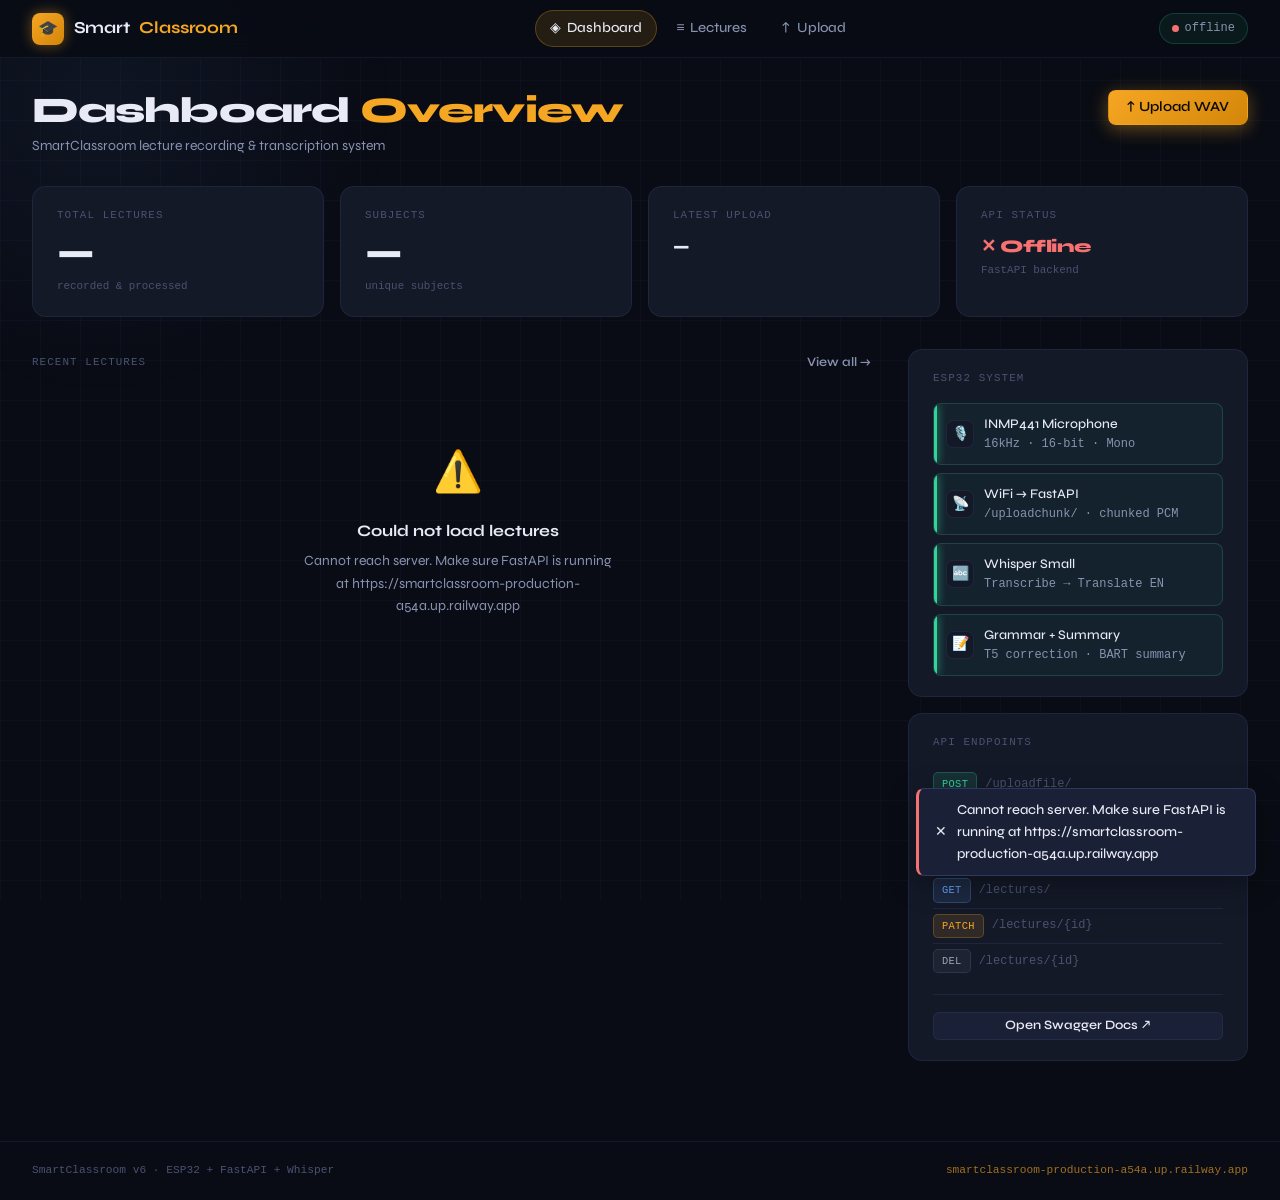
==== commit f2dd0cb4: "improvment" ====
--- a/frontend/index.html
+++ b/frontend/index.html
@@ -6,6 +6,15 @@
   <title>SmartClassroom — Dashboard</title>
   <link rel="stylesheet" href="index.css">
   <link rel="stylesheet" href="Style.css">
+
+  <!-- Google Analytics -->
+  <script async src="https://www.googletagmanager.com/gtag/js?id=G-SVYSLQKRL1"></script>
+  <script>
+    window.dataLayer = window.dataLayer || [];
+    function gtag(){dataLayer.push(arguments);}
+    gtag('js', new Date());
+    gtag('config', 'G-SVYSLQKRL1');
+  </script>
 </head>
 <body>
 
@@ -122,7 +131,7 @@
           <div class="endpoint-row"><span class="badge badge-gray"  style="font-size:0.65rem">DEL</span>   <span class="text-mono text-xs text-muted">/lectures/{id}</span></div>
         </div>
         <div class="swagger-link">
-          <a href="https://smartclassroom-production.up.railway.app/docs" target="_blank" class="btn btn-secondary btn-sm">
+          <a href="https://smartclassroom-production-a54a.up.railway.app/docs" target="_blank" class="btn btn-secondary btn-sm">
             Open Swagger Docs ↗
           </a>
         </div>
@@ -135,7 +144,7 @@
 
 <footer class="footer">
   <span class="footer-text">SmartClassroom v6 · ESP32 + FastAPI + Whisper</span>
-  <span class="footer-text"><em>smartclassroom-production.up.railway.app</em></span>
+  <span class="footer-text"><em>smartclassroom-production-a54a.up.railway.app</em></span>
 </footer>
 
 <div class="toast-container" id="toast-container"></div>
